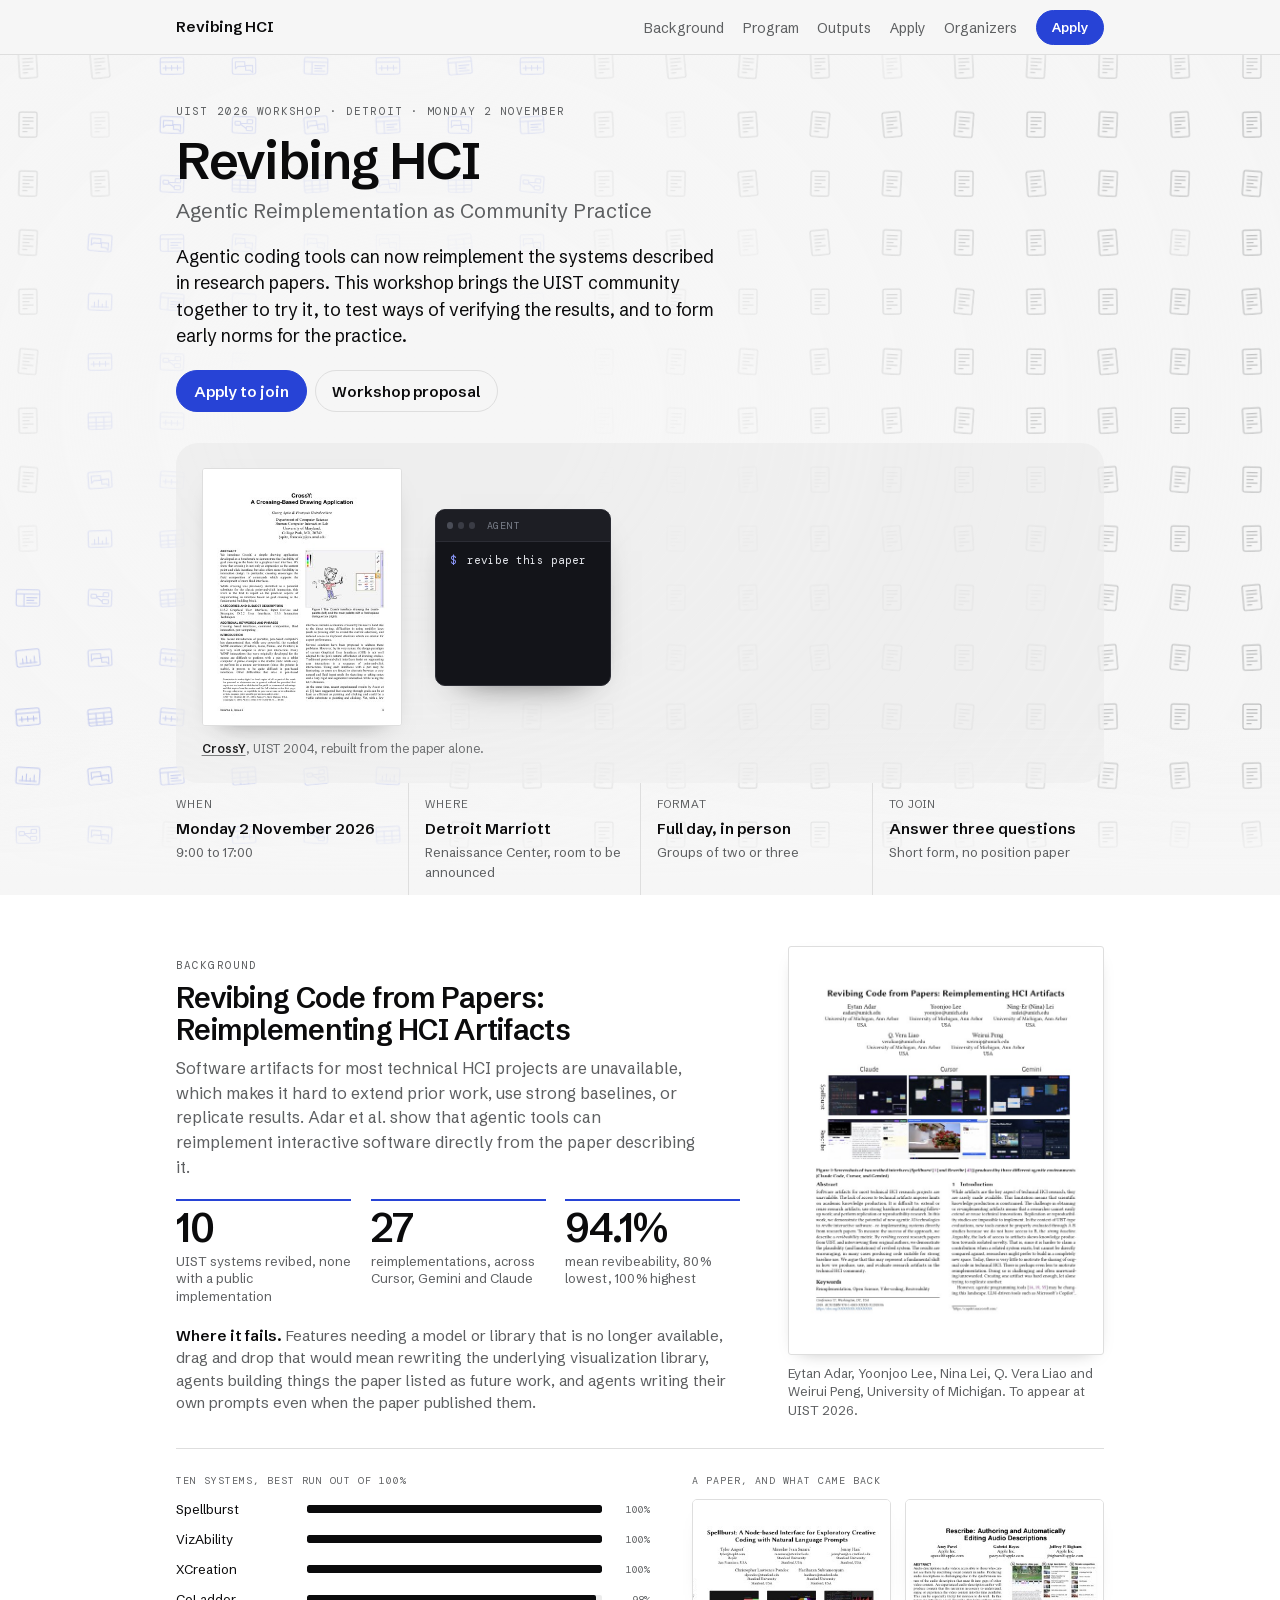
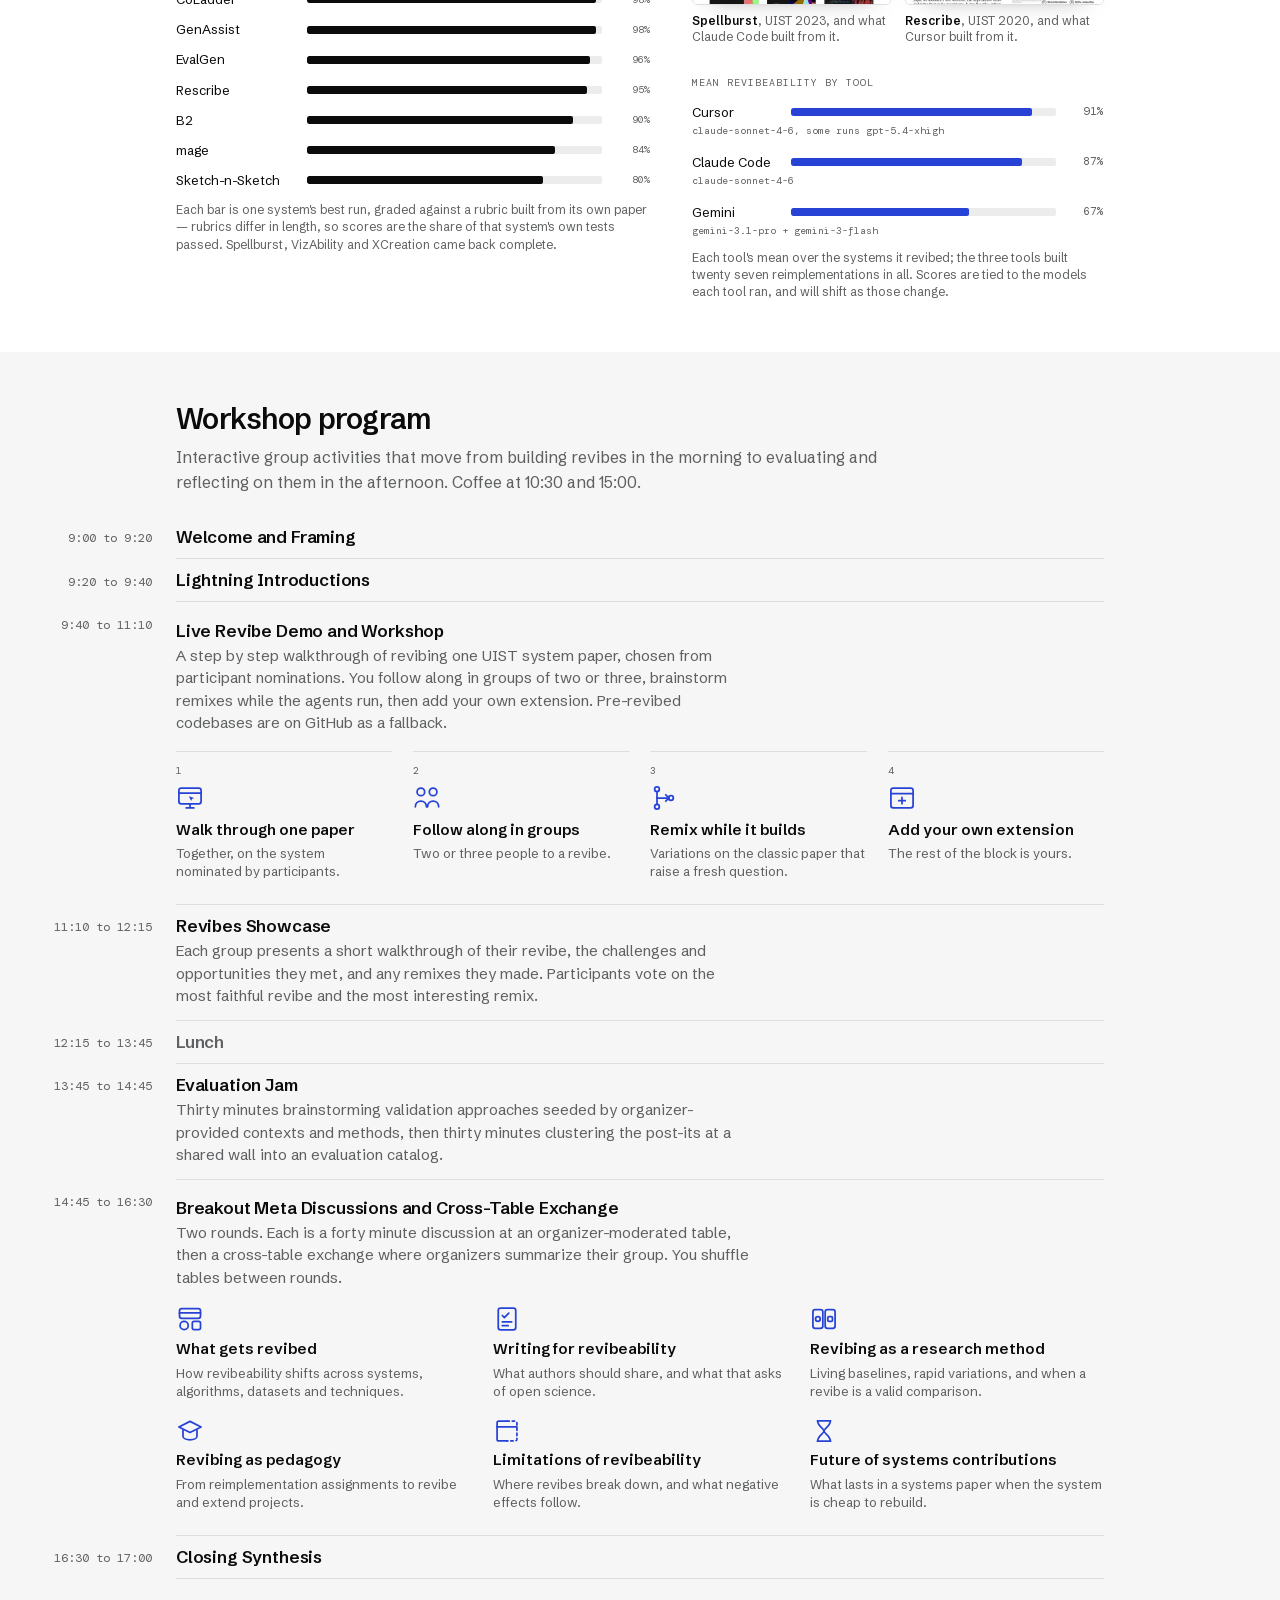
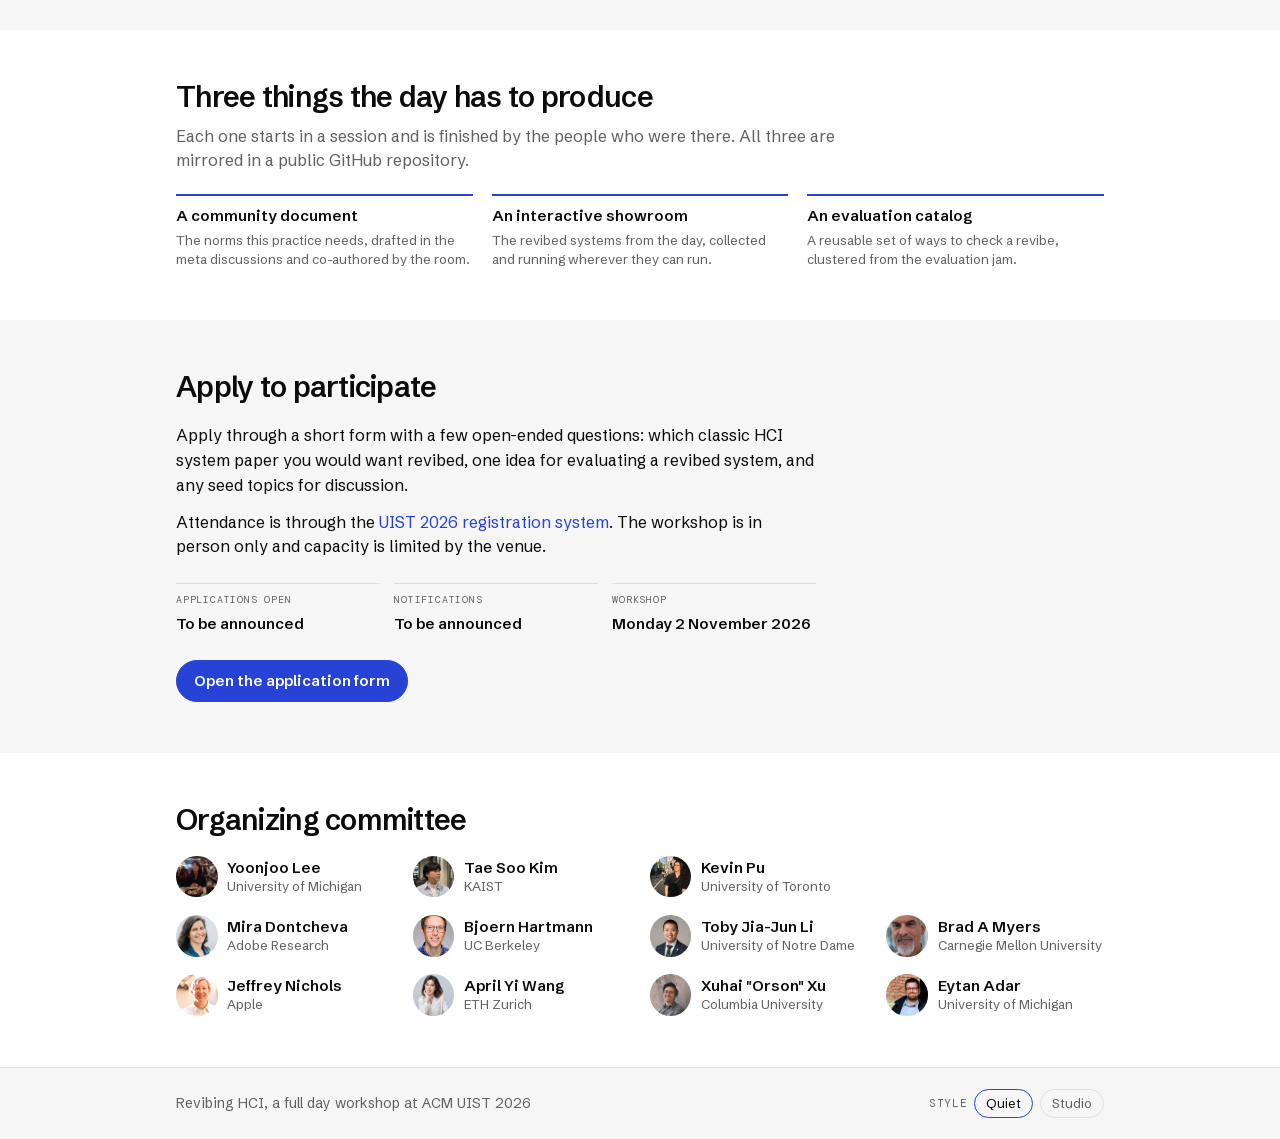
==== index.html @ 734aad14 "Replace test-by-test wall with best-run bar charts; name models per tool The per-system strips impli" ====
<!doctype html>
<html lang="en">
<head>
<meta charset="utf-8">
<title>Revibing HCI &middot; UIST 2026 Workshop</title>
<meta name="viewport" content="width=device-width, initial-scale=1">
<meta name="description" content="A full-day workshop at ACM UIST 2026 on reimplementing HCI systems directly from their papers, and on the norms that practice needs.">
<meta property="og:title" content="Revibing HCI: Agentic Reimplementation as Community Practice">
<meta property="og:description" content="A full-day workshop at ACM UIST 2026, Detroit, Monday 2 November 2026.">
<meta property="og:type" content="website">
<meta property="og:url" content="https://revibe-hci.github.io/">
<meta property="og:site_name" content="Revibing HCI, UIST 2026">
<link rel="icon" href="data:image/svg+xml,%3Csvg xmlns='http://www.w3.org/2000/svg' viewBox='0 0 32 32'%3E%3Crect width='32' height='32' rx='6' fill='%230B0B0C'/%3E%3Cpath d='M9 8h9l5 5v11H9z' fill='none' stroke='%23F6F6F6' stroke-width='2'/%3E%3Cpath d='M11 26c6-3 10-9 10-18' fill='none' stroke='%232743D6' stroke-width='2.5' stroke-linecap='round'/%3E%3C/svg%3E">
<link rel="stylesheet" href="styles.css">
</head>
<body>
<div class="page quiet" id="page">

  <header class="nav">
    <div class="nav-in">
      <span class="mark">Revibing HCI</span>
      <ul>
        <li><a href="#background">Background</a></li>
        <li><a href="#program">Program</a></li>
        <li><a href="#outputs">Outputs</a></li>
        <li><a href="#registration">Apply</a></li>
        <li><a href="#organizers">Organizers</a></li>
      </ul>
      <a class="btn" href="#registration">Apply</a>
    </div>
  </header>

  <section class="hero">
    <div class="hero-field" id="hero-field" aria-hidden="true"></div>
    <div class="wrap hero-in">
    <div class="hero-copy">
      <p class="eyebrow">UIST 2026 workshop &middot; Detroit &middot; Monday 2 November</p>
      <h1>Revibing HCI</h1>
      <p class="sub">Agentic Reimplementation as Community Practice</p>
      <p class="lede">Agentic coding tools can now reimplement the systems described
      in research papers. This workshop brings the UIST community together to try it,
      to test ways of verifying the results, and to form early norms for the
      practice.</p>
      <div class="acts">
        <a class="btn" href="#registration">Apply to join</a>
        <a class="btn line" href="assets/UIST_2026_Workshop_Revibe.pdf">Workshop proposal</a>
      </div>
    </div>

      <!-- The hero visual. The paper page and the caption are in the markup so
           something real is here without JavaScript. main.js adds the running
           reimplementation, the origin sequence and the stroke. -->
      <div class="visual" id="hero-visual">
        <figure class="rv-paper" id="rv-paper">
          <img src="assets/paper/crossy-p1.jpg" width="340" height="440"
               alt="First page of the paper CrossY, a crossing-based drawing application, Apitz and Guimbreti&egrave;re, UIST 2004.">
          <span class="rv-sweep" id="rv-sweep" aria-hidden="true"></span>
          <span class="rv-mark m1" aria-hidden="true"></span>
          <span class="rv-mark m2" aria-hidden="true"></span>
          <span class="rv-mark m3" aria-hidden="true"></span>
          <span class="rv-mark m4" aria-hidden="true"></span>
          <span class="rv-figbox" aria-hidden="true"></span>
        </figure>

        <!-- what the agent did, between the paper and the thing it built. It is
             one picture as far as a screen reader is concerned, because reading
             out a line of terminal output per character helps nobody. -->
        <div class="rv-term" id="rv-term" role="img"
             aria-label="A terminal. Someone types: revibe this paper. The agent
             replies: read crossy-p1.pdf, extract figure 1, list the controls,
             build the interface, and then revibe running.">
          <div class="rv-tbar" aria-hidden="true">
            <span class="rv-tdot"></span><span class="rv-tdot"></span><span class="rv-tdot"></span>
            <span class="rv-tname">Agent</span>
          </div>
          <ol class="rv-log" id="rv-log" aria-hidden="true"></ol>
        </div>

        <div class="rv-app pending" id="rv-app">
          <div class="rv-bar"><span class="rv-dot" aria-hidden="true"></span><span class="rv-ttl">CrossY, revibe</span></div>
          <div class="rv-body">
            <div class="rv-controls" id="rv-controls" role="group" aria-label="Text style controls. Draw one stroke across them, or use the buttons."></div>
            <div class="rv-preview">
              <span class="rv-word" id="rv-word">Crossing</span>
              <span class="rv-hint">One stroke sets every control it crosses</span>
            </div>
          </div>
          <svg class="rv-ink" id="rv-ink" aria-hidden="true"></svg>
        </div>

        <p class="rv-cap"><a class="rv-src" href="https://doi.org/10.1145/1029632.1029635">CrossY</a>,
        UIST 2004, rebuilt from the paper alone.</p>
      </div>
    </div>
    <div class="details-bed">
    <div class="wrap details-wrap">
    <div class="details">
      <div><span class="k">When</span><span class="v">Monday 2 November 2026<small>9:00 to 17:00</small></span></div>
      <div><span class="k">Where</span><span class="v">Detroit Marriott<small>Renaissance Center, room to be announced</small></span></div>
      <div><span class="k">Format</span><span class="v">Full day, in person<small>Groups of two or three</small></span></div>
      <div><span class="k">To join</span><span class="v">Answer three questions<small>Short form, no position paper</small></span></div>
    </div>
    </div>
    </div>
  </section>

  <section class="sec band" id="background">
    <div class="wrap">
      <div class="bg-top">
        <div class="bg-facts">
          <div class="sec-head">
            <p class="tag">Background</p>
            <h2>Revibing Code from Papers: Reimplementing HCI Artifacts</h2>
            <p>Software artifacts for most technical HCI projects are unavailable,
            which makes it hard to extend prior work, use strong baselines, or
            replicate results. Adar et al. show that agentic tools can reimplement
            interactive software directly from the paper describing it.</p>
          </div>
          <div class="nums">
            <div><b>10</b><span>UIST systems revibed, none with a public implementation</span></div>
            <div><b>27</b><span>reimplementations, across Cursor, Gemini and Claude</span></div>
            <div><b>94.1%</b><span>mean revibeability, 80% lowest, 100% highest</span></div>
          </div>
          <p class="caveat"><b>Where it fails.</b> Features needing a model or
          library that is no longer available, drag and drop that would mean
          rewriting the underlying visualization library, agents building things
          the paper listed as future work, and agents writing their own prompts
          even when the paper published them.</p>
        </div>
        <figure class="paperthumb">
          <a class="sheetlink" href="https://arxiv.org/abs/2608.00450"
             aria-label="Read Revibing Code from Papers, the paper this workshop is built on.">
            <span class="sheet" aria-hidden="true"></span>
          </a>
          <figcaption>Eytan Adar, Yoonjoo Lee, Nina Lei, Q. Vera Liao and Weirui
          Peng, University of Michigan. To appear at UIST 2026.</figcaption>
        </figure>
      </div>

      <div class="results">
        <div class="wall-wrap">
          <p class="minihead">Ten systems, best run out of 100%</p>
          <div class="wall" id="wall"></div>
          <p class="wallnote">Each bar is one system's best run, graded against a
          rubric built from its own paper &mdash; rubrics differ in length, so scores
          are the share of that system's own tests passed. Spellburst, VizAbility
          and XCreation came back complete.</p>
        </div>
        <div class="cards">
          <p class="minihead">A paper, and what came back</p>
          <div class="cardrow" id="cardrow"></div>
          <p class="minihead tools-head">Mean revibeability by tool</p>
          <div class="tools" id="tools"></div>
          <p class="toolnote">Each tool's mean over the systems it revibed; the
          three tools built twenty seven reimplementations in all. Scores are
          tied to the models each tool ran, and will shift as those change.</p>
        </div>
      </div>
    </div>
  </section>

  <section class="sec" id="program">
    <div class="wrap">
      <div class="sec-head">
        <h2>Workshop program</h2>
        <p>Interactive group activities that move from building revibes in the
        morning to evaluating and reflecting on them in the afternoon. Coffee at
        10:30 and 15:00.</p>
      </div>

      <div class="prog">
        <div class="pl"><span class="t">9:00 to 9:20</span><h3>Welcome and Framing</h3></div>
        <div class="pl"><span class="t">9:20 to 9:40</span><h3>Lightning Introductions</h3></div>

        <div class="pl big">
          <span class="t">9:40 to 11:10</span>
          <h3>Live Revibe Demo and Workshop</h3>
          <p class="d">A step by step walkthrough of revibing one UIST system paper,
          chosen from participant nominations. You follow along in groups of two or
          three, brainstorm remixes while the agents run, then add your own
          extension. Pre-revibed codebases are on GitHub as a fallback.</p>
          <ol class="steps" id="steps"></ol>
        </div>

        <div class="pl">
          <span class="t">11:10 to 12:15</span>
          <h3>Revibes Showcase</h3>
          <p class="d">Each group presents a short walkthrough of their revibe, the
          challenges and opportunities they met, and any remixes they made.
          Participants vote on the most faithful revibe and the most interesting
          remix.</p>
        </div>

        <div class="pl rest"><span class="t">12:15 to 13:45</span><h3>Lunch</h3></div>

        <div class="pl">
          <span class="t">13:45 to 14:45</span>
          <h3>Evaluation Jam</h3>
          <p class="d">Thirty minutes brainstorming validation approaches seeded by
          organizer-provided contexts and methods, then thirty minutes clustering
          the post-its at a shared wall into an evaluation catalog.</p>
        </div>

        <div class="pl big">
          <span class="t">14:45 to 16:30</span>
          <h3>Breakout Meta Discussions and Cross-Table Exchange</h3>
          <p class="d">Two rounds. Each is a forty minute discussion at an
          organizer-moderated table, then a cross-table exchange where organizers
          summarize their group. You shuffle tables between rounds.</p>
          <ul class="themes3" id="themes"></ul>
        </div>

        <div class="pl"><span class="t">16:30 to 17:00</span><h3>Closing Synthesis</h3></div>
      </div>
    </div>
  </section>

  <section class="sec band" id="outputs">
    <div class="wrap">
      <div class="sec-head">
        <h2>Three things the day has to produce</h2>
        <p>Each one starts in a session and is finished by the people who were
        there. All three are mirrored in a public GitHub repository.</p>
      </div>
      <div class="outs">
        <div><b>A community document</b><span>The norms this practice needs, drafted
        in the meta discussions and co-authored by the room.</span></div>
        <div><b>An interactive showroom</b><span>The revibed systems from the day,
        collected and running wherever they can run.</span></div>
        <div><b>An evaluation catalog</b><span>A reusable set of ways to check a
        revibe, clustered from the evaluation jam.</span></div>
      </div>
    </div>
  </section>

  <section class="sec" id="registration">
    <div class="wrap">
      <div class="sec-head">
        <h2>Apply to participate</h2>
      </div>
      <div class="prose">
        <p>Apply through a short form with a few open-ended questions: which classic
        HCI system paper you would want revibed, one idea for evaluating a revibed
        system, and any seed topics for discussion.</p>
        <p>Attendance is through the
        <a href="https://uist.acm.org/2026/attending/#registration">UIST 2026
        registration system</a>. The workshop is in person only and capacity is
        limited by the venue.</p>
      </div>
      <div class="dates">
        <div><span class="k">Applications open</span><span class="v">To be announced</span></div>
        <div><span class="k">Notifications</span><span class="v">To be announced</span></div>
        <div><span class="k">Workshop</span><span class="v">Monday 2 November 2026</span></div>
      </div>
      <div class="acts applyrow">
        <a class="btn" href="#registration" data-apply>Open the application form</a>
      </div>
    </div>
  </section>

  <section class="sec band" id="organizers">
    <div class="wrap">
      <div class="sec-head">
        <h2>Organizing committee</h2>
      </div>
      <div class="crew" id="crew"></div>
    </div>
  </section>

  <footer>
    <div class="foot">
      <span>Revibing HCI, a full day workshop at ACM UIST 2026</span>
      <span class="styleswitch">
        <span>Style</span>
        <button type="button" data-style="quiet" aria-pressed="true">Quiet</button>
        <button type="button" data-style="studio" aria-pressed="false">Studio</button>
      </span>
    </div>
  </footer>
</div>

<script src="main.js"></script>
</body>
</html>
---- styles.css ----
/* Revibing HCI, UIST 2026.
   Two visitor-selectable styles, Quiet and Studio, driven entirely by the tokens
   on .page. Everything below reads tokens, so a third style is a token block. */

/* Each file holds one weight, so each weight needs its own rule. Declaring a
   range here would make the browser reuse the regular for headings, which is
   what made the first headings look thin. */
@font-face { font-family: "Schibsted Grotesk"; font-style: normal; font-weight: 400; font-display: swap; src: url(assets/fonts/schibsted.woff2) format("woff2"); }
@font-face { font-family: "Schibsted Grotesk"; font-style: normal; font-weight: 600; font-display: swap; src: url(assets/fonts/schibsted-600.woff2) format("woff2"); }
@font-face { font-family: "Outfit";            font-style: normal; font-weight: 400; font-display: swap; src: url(assets/fonts/outfit.woff2) format("woff2"); }
@font-face { font-family: "Outfit";            font-style: normal; font-weight: 600; font-display: swap; src: url(assets/fonts/outfit-600.woff2) format("woff2"); }
@font-face { font-family: "DM Mono";           font-style: normal; font-weight: 400; font-display: swap; src: url(assets/fonts/dmmono-normal.woff2) format("woff2"); }

* { box-sizing: border-box; }

.page {
  --ground: #F6F6F6; --band: #FFFFFF; --ink: #0B0B0C; --muted: #5E6062;
  --faint: #6E7072; --rule: #DEDEDE; --accent: #0B0B0C; --tint: #ECECEC;
  --surface: #FFFFFF; --acc: #2743D6; --on-acc: #FFFFFF;
  --r: 22px; --pill: 999px;
  --display: "Schibsted Grotesk", system-ui, sans-serif; --display-w: 600; --display-ls: -.025em;
  --ui: "Schibsted Grotesk", system-ui, sans-serif;
  --read: "Schibsted Grotesk", system-ui, sans-serif;
  --mono: "DM Mono", ui-monospace, Menlo, monospace;
  --ease: cubic-bezier(.32, .08, .24, 1);
  --h1: clamp(2rem, 1.2rem + 2.6vw, 3.2rem);
  --h2: clamp(1.35rem, 1.1rem + .9vw, 1.8rem);
  --w: 600;
  background: var(--ground); color: var(--ink);
  font-family: var(--read); font-size: 1rem; line-height: 1.55;
  -webkit-font-smoothing: antialiased;
}
.page.studio {
  --ground: #FFFFFF; --band: #0E0E10; --ink: #0B0B0C; --muted: #6A6A6E;
  --faint: #6E6E72; --rule: #E8E8E8; --accent: #0B0B0C; --tint: #F2F2F2;
  --surface: #FFFFFF; --acc: #3A4CDE;
  --r: 16px;
  --display: "Outfit", system-ui, sans-serif; --display-w: 600; --display-ls: -.035em;
  --ui: "Outfit", system-ui, sans-serif;
  --read: "Outfit", system-ui, sans-serif;
  --h1: clamp(2.3rem, 1rem + 4.4vw, 4.6rem);
  --h2: clamp(1.5rem, 1.2rem + 1.3vw, 2.2rem);
  --w: 500;
}
.page.studio .sec.band {
  --ground: #0E0E10; --band: #0E0E10; --ink: #F4F4F5; --muted: #A8A8AC;
  --faint: #9A9A9E; --rule: #2A2A2E; --accent: #F4F4F5; --tint: #26262A;
  --surface: #1A1A1E; --acc: #8E9BFF; --on-acc: #0E0E10;
  background: #0E0E10; color: var(--ink);
}

body { margin: 0; background: var(--page-bg, #FFF); }
/* paragraphs start with no margin. Anything that needs one says so with a
   `.page` prefix, because this rule outranks a bare class selector. */
.page p { margin: 0; }
.page h1, .page h2, .page h3 { margin: 0; font-family: var(--display); font-weight: var(--display-w); letter-spacing: var(--display-ls); line-height: 1.08; text-wrap: balance; }
.page h1 { font-size: var(--h1); }
.page h2 { font-size: var(--h2); }
.page a { color: var(--acc); text-decoration: none; }
.page a:hover { text-decoration: underline; }
.page :focus-visible { outline: 2px solid var(--acc); outline-offset: 3px; }

.wrap { max-width: 62rem; margin: 0 auto; padding-inline: clamp(1rem, 4vw, 2rem); }

/* ---------- nav ---------- */
.nav { border-bottom: 1px solid var(--rule); background: var(--ground); position: sticky; top: 0; z-index: 20; }
.nav-in { max-width: 62rem; margin: 0 auto; padding: .6rem clamp(1rem, 4vw, 2rem); display: flex; align-items: center; gap: .9rem; }
.nav .mark { font-family: var(--ui); font-size: .9375rem; font-weight: var(--w); color: var(--ink); }
.nav ul { list-style: none; display: flex; gap: 1.15rem; margin: 0 0 0 auto; padding: 0; }
.nav ul a { font-family: var(--ui); font-size: .875rem; color: var(--muted); }
.nav ul a:hover { color: var(--ink); text-decoration: none; }
@media (max-width: 860px) { .nav ul { display: none; } }

.page .btn {
  display: inline-flex; align-items: center; gap: .35rem; font-family: var(--ui);
  font-size: .9375rem; font-weight: var(--w); padding: .52rem 1.05rem;
  border-radius: var(--pill); border: 1px solid var(--acc);
  background: var(--acc); color: var(--on-acc); cursor: pointer;
}
.page .btn:hover { text-decoration: none; opacity: .9; }
.page .btn.line { background: transparent; color: var(--ink); border-color: var(--rule); }
.page .btn.line:hover { border-color: var(--ink); opacity: 1; }
.nav .btn { margin-left: .3rem; padding: .4rem .9rem; font-size: .8125rem; }

/* ---------- hero ---------- */
.hero { padding: clamp(1.75rem, 4vw, 3rem) 0 0; position: relative; overflow: hidden; }
.hero-in, .details-wrap { position: relative; }
.details-wrap { pointer-events: auto; }
/* a full width bed under the facts strip: the field fades into plain page colour
   before it, so that row is always legible whatever the wave is doing */
.details-bed {
  /* This is a wash, nothing more. The negative margin pulls it up over the last
     4rem of the hero panel, so without this it takes clicks meant for whatever
     is under there. It swallowed the paper's own link once already. */
  pointer-events: none;
  position: relative; padding-top: 4rem; margin-top: -4rem;
  background: linear-gradient(180deg, transparent 0%,
    color-mix(in srgb, var(--ground) 10%, transparent) 20%,
    color-mix(in srgb, var(--ground) 30%, transparent) 40%,
    color-mix(in srgb, var(--ground) 58%, transparent) 58%,
    color-mix(in srgb, var(--ground) 82%, transparent) 74%,
    var(--ground) 90%);
}
/* the copy keeps a measured column, which leaves the right of the hero to the
   field. Events pass through the container so field glyphs there stay
   hoverable, and every child takes its own events back. */
.hero-in { pointer-events: none; }
.hero-in > * { pointer-events: auto; }
.hero-copy { max-width: 36rem; position: relative; }
.page .eyebrow { font-family: var(--mono); font-size: .6875rem; letter-spacing: .1em; text-transform: uppercase; color: var(--muted); margin-bottom: .8rem; }
.hero .sub { margin-top: .45rem; font-size: clamp(1rem, .95rem + .45vw, 1.25rem); color: var(--muted); }
.hero .lede { margin-top: 1.1rem; max-width: 50ch; font-size: clamp(1rem, .95rem + .25vw, 1.1rem); line-height: 1.5; }
.hero .acts { margin-top: 1.3rem; display: flex; flex-wrap: wrap; gap: .5rem; }

/* the ambient field: papers on the shelf, coming back as running systems.
   It sits behind the hero copy, and the mask keeps it out of the way of text. */
.hero-field { position: absolute; inset: 0; overflow: hidden; pointer-events: none; }
/* A wash of the page colour that is solid over the words and dissipates outward
   in every direction, so the field is quietest where the text is and never shows
   an edge. The far corners keep a light veil, which is the last stop. */
.hero-field:after {
  content: ""; position: absolute; inset: 0; pointer-events: none;
  background: radial-gradient(72% 92% at 32% 42%,
    var(--ground) 0%,
    var(--ground) 18%,
    color-mix(in srgb, var(--ground) 78%, transparent) 40%,
    color-mix(in srgb, var(--ground) 46%, transparent) 64%,
    color-mix(in srgb, var(--ground) 18%, transparent) 100%);
}
/* on a narrow screen the copy fills the width, so the wash centres on it */
@media (max-width: 700px) {
  .hero-field:after {
    background: radial-gradient(125% 78% at 50% 32%,
      var(--ground) 0%,
      var(--ground) 44%,
      color-mix(in srgb, var(--ground) 76%, transparent) 66%,
      color-mix(in srgb, var(--ground) 30%, transparent) 100%);
  }
}
.hf-grid {
  position: absolute; inset: -1.2rem -0.5rem -0.5rem -0.5rem;
  display: grid; grid-template-columns: repeat(auto-fill, minmax(4.4rem, 1fr));
  grid-auto-rows: 3.7rem; align-items: center; justify-items: center;
  -webkit-mask-image: linear-gradient(180deg, rgba(0,0,0,.45) 0%, #000 9%, #000 93%, rgba(0,0,0,.45) 100%);
  mask-image: linear-gradient(180deg, rgba(0,0,0,.45) 0%, #000 9%, #000 93%, rgba(0,0,0,.45) 100%);
}
.hf-cell { position: relative; width: 2rem; height: 2.1rem; pointer-events: auto; perspective: 260px; }
.hf-flip { position: absolute; inset: 0; display: grid; place-items: center; transform-style: preserve-3d; transition: transform .85s cubic-bezier(.4, 0, .2, 1); }
.hf-cell.on .hf-flip { transform: rotateY(180deg); }
.hf-face { position: absolute; display: grid; place-items: center; backface-visibility: hidden; }
.hf-face.back { transform: rotateY(180deg); }
.hf-face svg { display: block; }
.hf-paper { stroke: var(--faint); opacity: .5; transition: opacity .9s; }
.hf-sys { stroke: var(--acc); opacity: .62; transition: opacity .9s; }
/* the brief flare on whatever just changed, by the wave or by a hover */
.hf-cell.just .hf-paper { opacity: .8; transition-duration: .12s; }
.hf-cell.just .hf-sys { opacity: 1; transition-duration: .12s; }
.hf-cell { cursor: default; }
.hf-cell.stuck .hf-paper { opacity: .26; }

/* ---------- the hero visual: a paper, and the system it became ---------- */
.visual {
  position: relative; margin-top: clamp(1.2rem, 3vw, 1.9rem);
  border-radius: var(--r); overflow: hidden;
  background: color-mix(in srgb, var(--tint) 74%, transparent);
  /* the paper, what the agent did to it, and the thing it became */
  display: grid;
  grid-template-columns: minmax(0, 13rem) minmax(0, 11rem) minmax(0, 1fr);
  column-gap: clamp(.9rem, 2.2vw, 1.6rem); row-gap: .9rem;
  padding: clamp(1rem, 2.4vw, 1.6rem);
  align-items: center;
}
.rv-paper {
  position: relative; margin: 0; width: min(12.5rem, 100%); border-radius: 3px;
  overflow: hidden; border: 1px solid var(--rule); background: var(--surface);
  box-shadow: 0 8px 20px -16px rgba(0, 0, 0, .55);
  transform: rotate(-2.5deg) translateY(3px);
  transition: transform .55s var(--ease), box-shadow .55s;
}
.rv-paper.up { transform: none; box-shadow: 0 12px 26px -18px rgba(0, 0, 0, .5); }
.rv-paper img { width: 100%; height: auto; display: block; }
.rv-sweep {
  position: absolute; left: 0; right: 0; top: -20%; height: 16%; opacity: 0;
  background: color-mix(in srgb, var(--acc) 16%, transparent);
}
.rv-sweep.run { opacity: 1; transition: top .95s ease-in-out; top: 104%; }
/* the marks the reading pass leaves behind, as percentages of the page image */
.rv-mark { position: absolute; border-radius: 2px; opacity: 0; transition: opacity .3s; background: color-mix(in srgb, var(--acc) 26%, transparent); }
.rv-mark.on { opacity: 1; }
/* Positions come from measuring the ink in crossy-p1.jpg, not from eye. The two
   text columns are x 8.8% to 48.0% and x 52.1% to 90.9%, lines are 1.1% tall on
   a 1.5% pitch, and the figure occupies 51.8%, 31.8%, 39.1% by 21.6%. Each mark
   is two lines tall and starts on a line, so none of them cuts through text. */
.rv-mark.m1 { left: 8.7%; top: 33.0%; width: 38%; height: 2.8%; }
.rv-mark.m2 { left: 8.7%; top: 38.9%; width: 32%; height: 2.8%; }
.rv-mark.m3 { left: 51.9%; top: 60.4%; width: 37%; height: 2.8%; }
.rv-mark.m4 { left: 51.9%; top: 68.2%; width: 31%; height: 2.8%; }
.rv-figbox {
  position: absolute; left: 51.6%; top: 31.5%; width: 39.6%; height: 22.2%;
  border: 1.5px solid var(--acc); border-radius: 3px; opacity: 0;
  transition: opacity .35s; background: color-mix(in srgb, var(--acc) 8%, transparent);
}
.rv-figbox.on { opacity: .85; }

/* The caption is a row of its own under all three columns rather than a note
   stuck beside the paper. It describes the panel, not the page image, and it
   fits on one line at any width worth having. */
.rv-cap {
  grid-column: 1 / -1; font-family: var(--ui); font-size: .75rem;
  line-height: 1.4; color: var(--muted);
}
/* the paper's own title is the link to it, so it carries an underline. Every
   other paper name on the page stays plain until hover, but this one is the
   only route to the source and has to look like one. */
.page .rv-cap .rv-src {
  color: var(--ink); font-weight: var(--w);
  text-decoration: underline; text-underline-offset: .16em;
  text-decoration-thickness: 1px; text-decoration-color: var(--faint);
}
.page .rv-cap .rv-src:hover { text-decoration-color: var(--acc); color: var(--acc); }

/* ---------- the terminal: what the agent was asked, and what it ran ----------
   It keeps its own dark palette rather than reading page tokens, because a
   terminal that turns white in one of the two styles stops being a terminal.
   The colours are Studio's dark band, one step darker, so the two agree. */
.rv-term {
  --t-bg: #131419; --t-bar: #1D1E24; --t-rule: #2C2D35;
  --t-ink: #E4E6EB; --t-dim: #7B808B; --t-acc: #8E9BFF; --t-ok: #5BD08A;
  align-self: center; border-radius: 10px; overflow: hidden;
  background: var(--t-bg); border: 1px solid var(--t-rule);
  box-shadow: 0 16px 38px -26px rgba(0, 0, 0, .8);
}
.rv-tbar {
  display: flex; align-items: center; gap: .3rem;
  padding: .5rem .65rem; background: var(--t-bar);
  border-bottom: 1px solid var(--t-rule);
}
.rv-tdot { width: .4rem; height: .4rem; border-radius: 50%; background: #3A3C45; flex: none; }
.rv-tdot:first-child { background: #4A4D57; }
.rv-tname {
  margin-left: .4rem; font-family: var(--mono); font-size: .625rem;
  letter-spacing: .08em; text-transform: uppercase; color: var(--t-dim);
}

/* Every line keeps its space from the start, so nothing reflows as the log
   fills and the panel is only ever as tall as its six lines. */
.rv-log {
  list-style: none; margin: 0; padding: .7rem .7rem .75rem;
  display: grid; gap: .38rem;
}
.rv-log li {
  display: grid; grid-template-columns: .85rem minmax(0, max-content);
  gap: .4rem; align-items: baseline; justify-content: start;
  font-family: var(--mono); font-size: .6875rem; line-height: 1.35;
  color: var(--t-dim); opacity: 0; transition: opacity .3s;
  /* an empty row holds no content and would collapse, so the terminal would
     grow line by line and shove itself around. All six rows are reserved. */
  min-height: 1.35em;
}
.rv-log li.on { opacity: 1; }
.rv-log li.done, .rv-log li.p { color: var(--t-ink); }
.rv-log li.run { color: var(--t-acc); }
.rv-log .mk { justify-self: center; color: var(--t-acc); }
.rv-log li.p .mk:before { content: "$"; }
.rv-log .sp, .rv-log .ok { display: none; width: .68rem; height: .68rem; }
.rv-log li.busy .sp, .rv-log li.run .sp { display: block; animation: rvspin .85s linear infinite; }
.rv-log li.done .ok { display: block; }
.rv-log .sp { stroke: var(--t-acc); }
.rv-log .ok { stroke: var(--t-ok); }
@keyframes rvspin { to { transform: rotate(360deg); } }
/* the block cursor, on the line being typed and on the prompt while it waits */
.rv-log li.busy .tx:after, .rv-log li.waiting .tx:after {
  content: "\258C"; color: var(--t-acc); animation: rvblink 1s steps(1) infinite;
}
@keyframes rvblink { 50% { opacity: 0; } }

.rv-app {
  position: relative; border-radius: 10px; overflow: hidden; cursor: crosshair;
  /* dragging draws a stroke, so it must not select text or scroll the page */
  user-select: none; -webkit-user-select: none; touch-action: none;
  border: 1px solid var(--rule); background: var(--surface);
  box-shadow: 0 14px 34px -26px rgba(0, 0, 0, .5);
  opacity: 1; transform: none;
  transition: opacity .45s, transform .45s var(--ease),
              background .45s, border-color .45s, box-shadow .45s;
}
/* The interface arrives in two beats, tied to the two commands that produce
   it. On "list the controls" the window and its four labels appear and nothing
   else, because a list of controls is all the agent has at that point. On
   "build the interface" the boxes, the divider and the preview follow. Until
   the first of those the window is not there at all: an empty frame with
   nothing in it says less than plain panel does. */
/* not there yet means not clickable either, or an invisible window would take
   a click meant for the panel behind it and skip the build */
.rv-app.pending { opacity: 0; transform: translateY(8px) scale(.99); pointer-events: none; }
.rv-app.bare .rv-sw .box,
.rv-app.pending .rv-sw .box { opacity: 0; }
.rv-app.bare .rv-preview,
.rv-app.pending .rv-preview { opacity: 0; border-left-color: transparent; }
/* While the window is hidden its insides change state with no transition. The
   window fades in over .45s and the preview used to fade out over .4s at the
   same moment, so the preview showed through for a third of a second on its
   way out. Held at zero from the start, there is nothing to fade. */
.rv-app.pending .rv-sw .box,
.rv-app.pending .rv-preview { transition: none; }
.rv-bar { display: flex; align-items: center; gap: .45rem; padding: .45rem .7rem; border-bottom: 1px solid var(--rule); }
.rv-dot { width: .45rem; height: .45rem; border-radius: 50%; background: var(--acc); flex: none; }
.rv-ttl { font-family: var(--mono); font-size: .625rem; letter-spacing: .06em; text-transform: uppercase; color: var(--muted); }
.rv-body { display: grid; grid-template-columns: minmax(0, 1fr) minmax(0, 1fr); }
.rv-controls { padding: .5rem .8rem .6rem; display: grid; align-content: center; gap: .1rem; }
.rv-sw {
  display: flex; align-items: center; gap: .6rem; width: 100%; cursor: crosshair;
  background: none; border: 0; padding: .32rem .1rem; font: inherit; text-align: left;
  opacity: 1; transform: none; transition: opacity .3s, transform .3s var(--ease);
}
.rv-sw.pending { opacity: 0; transform: translateY(6px); }
.rv-sw .lbl { font-family: var(--ui); font-size: .875rem; color: var(--ink); }
.rv-sw .box {
  width: 1.1rem; height: 1.1rem; border-radius: 4px; flex: none; margin-left: auto;
  border: 1.5px solid var(--faint); display: grid; place-items: center;
  /* toggling stays instant; only the arrival fades */
  transition: opacity .32s, background .18s, border-color .18s;
}
.rv-sw[aria-checked="true"] .box { background: var(--acc); border-color: var(--acc); }
.rv-sw .box svg { width: .72rem; height: .72rem; opacity: 0; stroke: var(--on-acc); }
.rv-sw[aria-checked="true"] .box svg { opacity: 1; }
.rv-preview {
  border-left: 1px solid var(--rule); padding: .8rem 1rem;
  display: grid; align-content: center; justify-items: center; text-align: center;
  gap: .5rem; min-height: 8.5rem;
  opacity: 1; transition: opacity .4s, border-color .4s;
}
.rv-word { font-family: var(--display); font-weight: 400; font-size: 1.7rem; letter-spacing: -.02em; line-height: 1.1; }
.rv-word.b { font-weight: 700; }
.rv-word.i { font-style: italic; }
.rv-word.u { text-decoration: underline; text-underline-offset: .16em; text-decoration-thickness: from-font; }
.rv-word.g { font-size: 2.3rem; }
.rv-hint { font-family: var(--ui); font-size: .6875rem; line-height: 1.4; color: var(--muted); }
.rv-ink { position: absolute; inset: 0; width: 100%; height: 100%; pointer-events: none; }
.rv-stroke { fill: none; stroke: var(--acc); stroke-width: 2.5; stroke-linecap: round; stroke-linejoin: round; }
.rv-stroke.ghost { opacity: .5; }

/* The three columns hold as far down as they can by shrinking, because the row
   only reads as paper, work, result while all three are side by side. Below
   that the interface drops to its own line and the paper keeps the agent
   beside it, since a page and the record of what was read off it belong
   together. Last of all the paper moves above its own caption. */
@media (max-width: 1000px) {
  /* the longest log line is 19 monospace characters, so the agent column keeps
     10.75rem whatever else gives way, or every line wraps */
  .visual {
    grid-template-columns: minmax(0, 8.5rem) minmax(0, 10.75rem) minmax(0, 1fr);
    gap: clamp(.8rem, 1.8vw, 1.2rem);
  }
  .rv-paper { width: min(8.5rem, 100%); }
}
@media (max-width: 700px) {
  .visual { grid-template-columns: minmax(0, 9.5rem) minmax(0, 1fr); }
  .rv-app { grid-column: 1 / -1; }
}
@media (max-width: 520px) {
  .visual { grid-template-columns: 1fr; row-gap: .9rem; }
  .rv-paper { width: min(11rem, 100%); justify-self: center; }
}
@media (max-width: 460px) {
  .rv-body { grid-template-columns: 1fr; }
  .rv-preview { border-left: 0; border-top: 1px solid var(--rule); min-height: 0; }
}

/* ---------- details ---------- */
.details { display: grid; grid-template-columns: repeat(4, minmax(0,1fr)); }
.details > div { padding: .8rem 1rem .8rem 0; }
.details > div + div { border-left: 1px solid var(--rule); padding-left: 1rem; }
.details .k { font-family: var(--ui); font-size: .6875rem; letter-spacing: .09em; text-transform: uppercase; color: var(--muted); display: block; margin-bottom: .25rem; }
.details .v { font-family: var(--ui); font-size: .9375rem; font-weight: var(--w); display: block; }
.details .v small { display: block; font-weight: 400; color: var(--muted); font-size: .8125rem; margin-top: .1rem; }
@media (max-width: 780px) {
  .details { grid-template-columns: repeat(2, minmax(0,1fr)); }
  .details > div:nth-child(3) { border-left: 0; padding-left: 0; }
  .details > div:nth-child(3), .details > div:nth-child(4) { border-top: 1px solid var(--rule); }
}
@media (max-width: 460px) { .details { grid-template-columns: 1fr; } .details > div + div { border-left: 0; padding-left: 0; border-top: 1px solid var(--rule); } }

/* ---------- sections ---------- */
.sec { padding: clamp(2rem, 4.5vw, 3.2rem) 0; }
.sec.band { background: var(--band); }
.sec-head { max-width: 44rem; margin-bottom: 1.3rem; }
.sec-head .tag { font-family: var(--mono); font-size: .6875rem; letter-spacing: .1em; text-transform: uppercase; color: var(--muted); margin-bottom: .5rem; }
.sec-head p { margin-top: .7rem; color: var(--muted); }

/* ---------- background ---------- */
/* the words on the left, the paper on the right, sized so the two columns come
   out close to the same height. Below 900px they stack instead, because a
   narrow right column leaves the paper stranded. */
.bg-top {
  display: grid; grid-template-columns: minmax(0,1fr) clamp(14rem, 34%, 21rem);
  gap: clamp(1.4rem, 4vw, 3rem); align-items: start;
}
@media (max-width: 900px) { .bg-top { grid-template-columns: 1fr; } }
.bg-facts { display: grid; gap: 1.2rem; align-content: start; }
.bg-facts .sec-head { margin-bottom: 0; max-width: 52ch; }
.paperthumb { display: grid; gap: .6rem; margin: 0; }
.sheetlink { display: block; border-radius: 3px; }
.sheetlink:hover .sheet { box-shadow: 0 10px 26px -14px rgba(0, 0, 0, .5); }
.paperthumb .sheet {
  display: block;
  aspect-ratio: 479 / 620;
  background: url(assets/paper/page1s.jpg) top center/cover no-repeat;
  border: 1px solid var(--rule); border-radius: 3px;
  box-shadow: 0 6px 18px -12px rgba(0,0,0,.4);
}
.paperthumb figcaption { font-family: var(--ui); font-size: .8125rem; line-height: 1.4; color: var(--muted); }
@media (max-width: 900px) { .paperthumb { max-width: 13rem; } }

.nums { display: grid; grid-template-columns: repeat(3, minmax(0,1fr)); gap: .9rem 1.2rem; }
@media (max-width: 620px) { .nums { grid-template-columns: 1fr; gap: .6rem; } }
.nums div { border-top: 2px solid var(--acc); padding-top: .45rem; }
.nums b { display: block; font-family: var(--display); font-weight: var(--display-w); font-size: clamp(1.7rem, 1.2rem + 1.6vw, 2.5rem); letter-spacing: -.03em; line-height: 1; }
.nums span { display: block; font-family: var(--ui); font-size: .8125rem; line-height: 1.35; color: var(--muted); margin-top: .3rem; }
.caveat { font-size: .9375rem; line-height: 1.5; color: var(--muted); max-width: 62ch; }

.caveat b { font-weight: var(--w); color: var(--ink); }

.results {
  display: grid; grid-template-columns: minmax(0, 1.15fr) minmax(0, 1fr);
  gap: clamp(1.4rem, 3.5vw, 2.6rem); margin-top: 1.8rem;
  padding-top: 1.5rem; border-top: 1px solid var(--rule);
}
@media (max-width: 860px) { .results { grid-template-columns: 1fr; } }
.page .minihead { font-family: var(--mono); font-size: .625rem; letter-spacing: .1em; text-transform: uppercase; color: var(--muted); margin-bottom: .7rem; }
.wall { display: grid; gap: clamp(.3rem, .9vw, .62rem); }
.wrow { display: grid; grid-template-columns: 7.5rem minmax(0, 1fr) 2.3rem; align-items: center; gap: .7rem; }
.page .wrow .nm { font-family: var(--ui); font-size: .8125rem; white-space: nowrap; overflow: hidden; text-overflow: ellipsis; color: var(--ink); }
.page .wrow .nm:hover { color: var(--acc); }
.wrow .bar { height: .5rem; border-radius: 2px; background: var(--tint); overflow: hidden; }
.wrow .bar i { display: block; height: 100%; background: var(--ink); border-radius: 2px; }
.wrow .sc { font-family: var(--mono); font-size: .625rem; color: var(--muted); text-align: right; }
.page .wallnote { margin-top: .7rem; font-family: var(--ui); font-size: .75rem; line-height: 1.45; color: var(--muted); }
@media (max-width: 420px) {
  .wrow { grid-template-columns: 6.6rem minmax(0,1fr) 1.9rem; gap: .45rem; }
  .wrow .nm { font-size: .75rem; }
}

.cardrow { display: grid; grid-template-columns: repeat(2, minmax(0,1fr)); gap: .9rem; }
@media (max-width: 460px) { .cardrow { grid-template-columns: 1fr; max-width: 17rem; } }
.card { min-width: 0; }
.cd { position: relative; width: 100%; aspect-ratio: 340 / 180; perspective: 900px; }
.cd-in { position: absolute; inset: 0; transform-style: preserve-3d; transition: transform .9s cubic-bezier(.45, 0, .2, 1); }
.cd.flip .cd-in { transform: rotateY(180deg); }
.cd-face {
  position: absolute; inset: 0; backface-visibility: hidden; border-radius: 5px;
  overflow: hidden; border: 1px solid var(--rule); background: var(--surface);
  box-shadow: 0 10px 24px -20px rgba(0, 0, 0, .55);
}
.cd-face.f img {
  width: 100%; height: 100%; display: block; object-fit: cover; object-position: center top;
  /* a touch of zoom trims the page margins, including the arXiv date stamp */
  transform: scale(1.12); transform-origin: center top;
}
.cd-face.b { transform: rotateY(180deg); background: var(--tint); }
.cd-face.b img { width: 100%; height: 100%; display: block; object-fit: cover; }
.cd-lbl {
  position: absolute; left: 0; right: 0; bottom: 0; padding: .3rem .5rem;
  font-family: var(--mono); font-size: .625rem; letter-spacing: .08em;
  text-transform: uppercase; color: var(--ink); text-align: center;
  background: color-mix(in srgb, var(--surface) 82%, transparent);
}
.page .cardcap { margin-top: .5rem; font-family: var(--ui); font-size: .75rem; line-height: 1.4; color: var(--muted); }
.page .tools-head { margin-top: 1.8rem; }
.tools { display: grid; gap: .8rem; }
.trow { display: grid; grid-template-columns: 5.6rem minmax(0,1fr) 2.4rem; align-items: center; gap: .1rem .6rem; }
.trow .nm { font-family: var(--ui); font-size: .8125rem; white-space: nowrap; }
.trow .bar { height: .5rem; border-radius: 2px; background: var(--tint); overflow: hidden; }
.trow .bar i { display: block; height: 100%; background: var(--acc); border-radius: 2px; }
.trow .val { font-family: var(--mono); font-size: .6875rem; color: var(--muted); text-align: right; }
.trow .mdl { grid-column: 1 / -1; font-family: var(--mono); font-size: .625rem; color: var(--muted); }
.page .toolnote { margin-top: .6rem; font-family: var(--ui); font-size: .75rem; line-height: 1.45; color: var(--muted); }
.cardcap b { font-weight: var(--w); }
.page .cardcap a, .page .rv-cap a { color: var(--ink); }
.page .cardcap a:hover, .page .rv-cap a:hover { color: var(--acc); text-decoration: underline; }

/* ---------- program ---------- */
.prog { display: grid; }
.pl { position: relative; padding: .75rem 0; border-bottom: 1px solid var(--rule); }
.pl > .t { position: absolute; right: calc(100% + 1.5rem); top: .85rem; white-space: nowrap; font-family: var(--mono); font-size: .75rem; color: var(--muted); font-variant-numeric: tabular-nums; }
.pl h3 { font-size: 1.0625rem; letter-spacing: -.01em; }
.pl .d { margin-top: .3rem; font-size: .9375rem; line-height: 1.5; color: var(--muted); max-width: 64ch; }
.pl.rest h3 { color: var(--muted); }
.pl.big { padding: 1.2rem 0 1.45rem; }
@media (max-width: 1180px) { .pl > .t { position: static; display: block; margin-bottom: .22rem; } }

/* the four beats of the live session, in the same icon language as the themes */
.steps { list-style: none; margin: 1rem 0 0; padding: 0; display: grid; grid-template-columns: repeat(4, minmax(0,1fr)); gap: 1rem 1.3rem; }
@media (max-width: 900px) { .steps { grid-template-columns: repeat(2, minmax(0,1fr)); } }
@media (max-width: 520px) { .steps { grid-template-columns: 1fr; } }
.steps li { display: grid; gap: .22rem; align-content: start; padding-top: .7rem; border-top: 1px solid var(--rule); }
.steps .n { font-family: var(--mono); font-size: .625rem; color: var(--muted); }
.steps .ic { width: 1.75rem; height: 1.75rem; color: var(--acc); margin: .1rem 0 .15rem; }
.steps .ic svg { width: 100%; height: 100%; display: block; }
.steps b { font-family: var(--ui); font-weight: var(--w); font-size: .9375rem; }
.steps .sd { font-size: .8125rem; line-height: 1.4; color: var(--muted); }

.themes3 { list-style: none; margin: 1rem 0 0; padding: 0; display: grid; grid-template-columns: repeat(3, minmax(0,1fr)); gap: 1.05rem 1.4rem; }
@media (max-width: 860px) { .themes3 { grid-template-columns: repeat(2, minmax(0,1fr)); } }
@media (max-width: 560px) { .themes3 { grid-template-columns: 1fr; } }
.themes3 li { display: grid; gap: .22rem; align-content: start; }
.themes3 .ic { width: 1.75rem; height: 1.75rem; color: var(--acc); }
.themes3 .ic svg { width: 100%; height: 100%; display: block; }
.themes3 b { font-family: var(--ui); font-weight: var(--w); font-size: .9375rem; }
.themes3 span { font-size: .8125rem; line-height: 1.4; color: var(--muted); }

/* ---------- after the workshop ---------- */
.outs { display: grid; grid-template-columns: repeat(3, minmax(0,1fr)); gap: 1.2rem; }
@media (max-width: 760px) { .outs { grid-template-columns: 1fr; gap: .9rem; } }
.outs div { border-top: 2px solid var(--acc); padding-top: .5rem; display: grid; gap: .25rem; }
.outs b { font-family: var(--ui); font-weight: var(--w); font-size: .9375rem; }
.outs span { font-size: .8125rem; line-height: 1.45; color: var(--muted); }

/* ---------- registration, organizers, footer ---------- */
.prose { max-width: 64ch; display: grid; gap: .75rem; }
.prose b { font-weight: var(--w); }
.dates { display: grid; grid-template-columns: repeat(3, minmax(0,1fr)); gap: .9rem; margin-top: 1.5rem; max-width: 40rem; }
@media (max-width: 560px) { .dates { grid-template-columns: 1fr; gap: .6rem; } }
.dates div { border-top: 1px solid var(--rule); padding-top: .5rem; }
.dates .k { display: block; font-family: var(--mono); font-size: .625rem; letter-spacing: .08em; text-transform: uppercase; color: var(--muted); margin-bottom: .2rem; }
.dates .v { font-family: var(--ui); font-size: .9375rem; font-weight: var(--w); }
.applyrow { margin-top: 1.5rem; }

/* twelve columns, so the three who lead the workshop fill the first row by
   themselves and everyone else follows four to a row, all styled the same */
.crew { display: grid; grid-template-columns: repeat(12, minmax(0, 1fr)); gap: 1.1rem 1.2rem; }
.crew .p { grid-column: span 3; }
/* the fourth person opens a new row, which leaves the three who lead the
   workshop alone on the first one at exactly the same width and spacing */
.crew .p:nth-child(4) { grid-column: 1 / span 3; }
@media (max-width: 900px) { .crew { grid-template-columns: repeat(9, minmax(0, 1fr)); } }
@media (max-width: 620px) { .crew { grid-template-columns: repeat(6, minmax(0, 1fr)); } }
@media (max-width: 420px) { .crew { grid-template-columns: repeat(3, minmax(0, 1fr)); } }
.crew .p { display: flex; gap: .6rem; align-items: center; }
.crew .av { width: 2.6rem; height: 2.6rem; border-radius: 50%; background: var(--tint) center/cover no-repeat; color: var(--muted); display: grid; place-items: center; font-family: var(--ui); font-size: .75rem; flex: none; }
.crew .av.has-photo { color: transparent; }
.page .crew .nm { font-family: var(--ui); font-size: .9375rem; font-weight: var(--w); line-height: 1.25; display: block; color: var(--ink); }
.page .crew .nm:hover { color: var(--acc); text-decoration: underline; }
.crew .af { font-family: var(--ui); font-size: .8125rem; color: var(--muted); line-height: 1.3; display: block; }

footer { border-top: 1px solid var(--rule); }
.foot { max-width: 62rem; margin: 0 auto; padding: 1.3rem clamp(1rem, 4vw, 2rem); display: flex; flex-wrap: wrap; gap: .5rem 1.6rem; align-items: center; font-family: var(--ui); font-size: .875rem; color: var(--muted); }
.styleswitch { margin-left: auto; display: flex; align-items: center; gap: .4rem; }
.styleswitch span { font-family: var(--mono); font-size: .6875rem; letter-spacing: .06em; text-transform: uppercase; }
.styleswitch button {
  font: inherit; font-family: var(--ui); font-size: .8125rem; cursor: pointer;
  padding: .22rem .7rem; border-radius: var(--pill);
  border: 1px solid var(--rule); background: transparent; color: var(--muted);
}
.styleswitch button[aria-pressed="true"] { border-color: var(--acc); color: var(--ink); }

@media (prefers-reduced-motion: reduce) {
  * { transition: none !important; animation: none !important; }
}

/* the first paint of the field lands without a hundred flips at once */
.hf-grid.hf-instant .hf-flip { transition: none; }
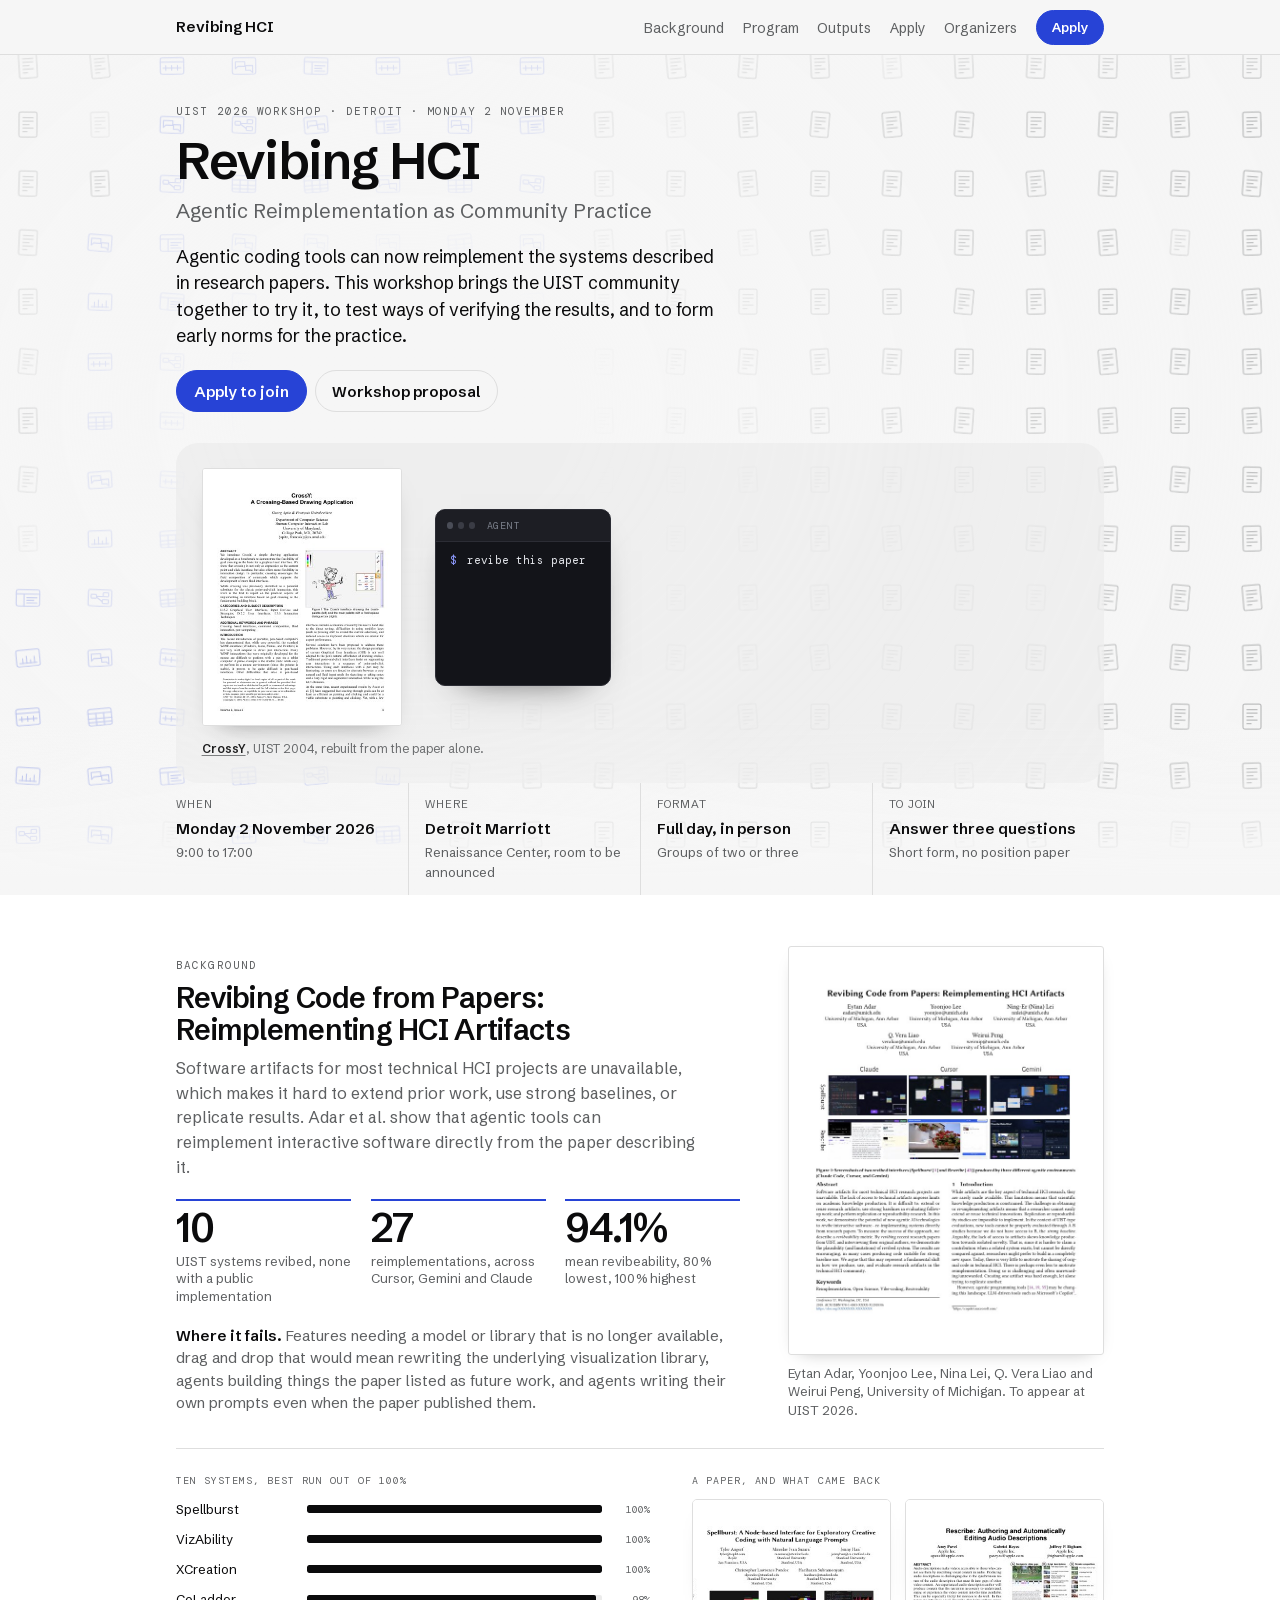
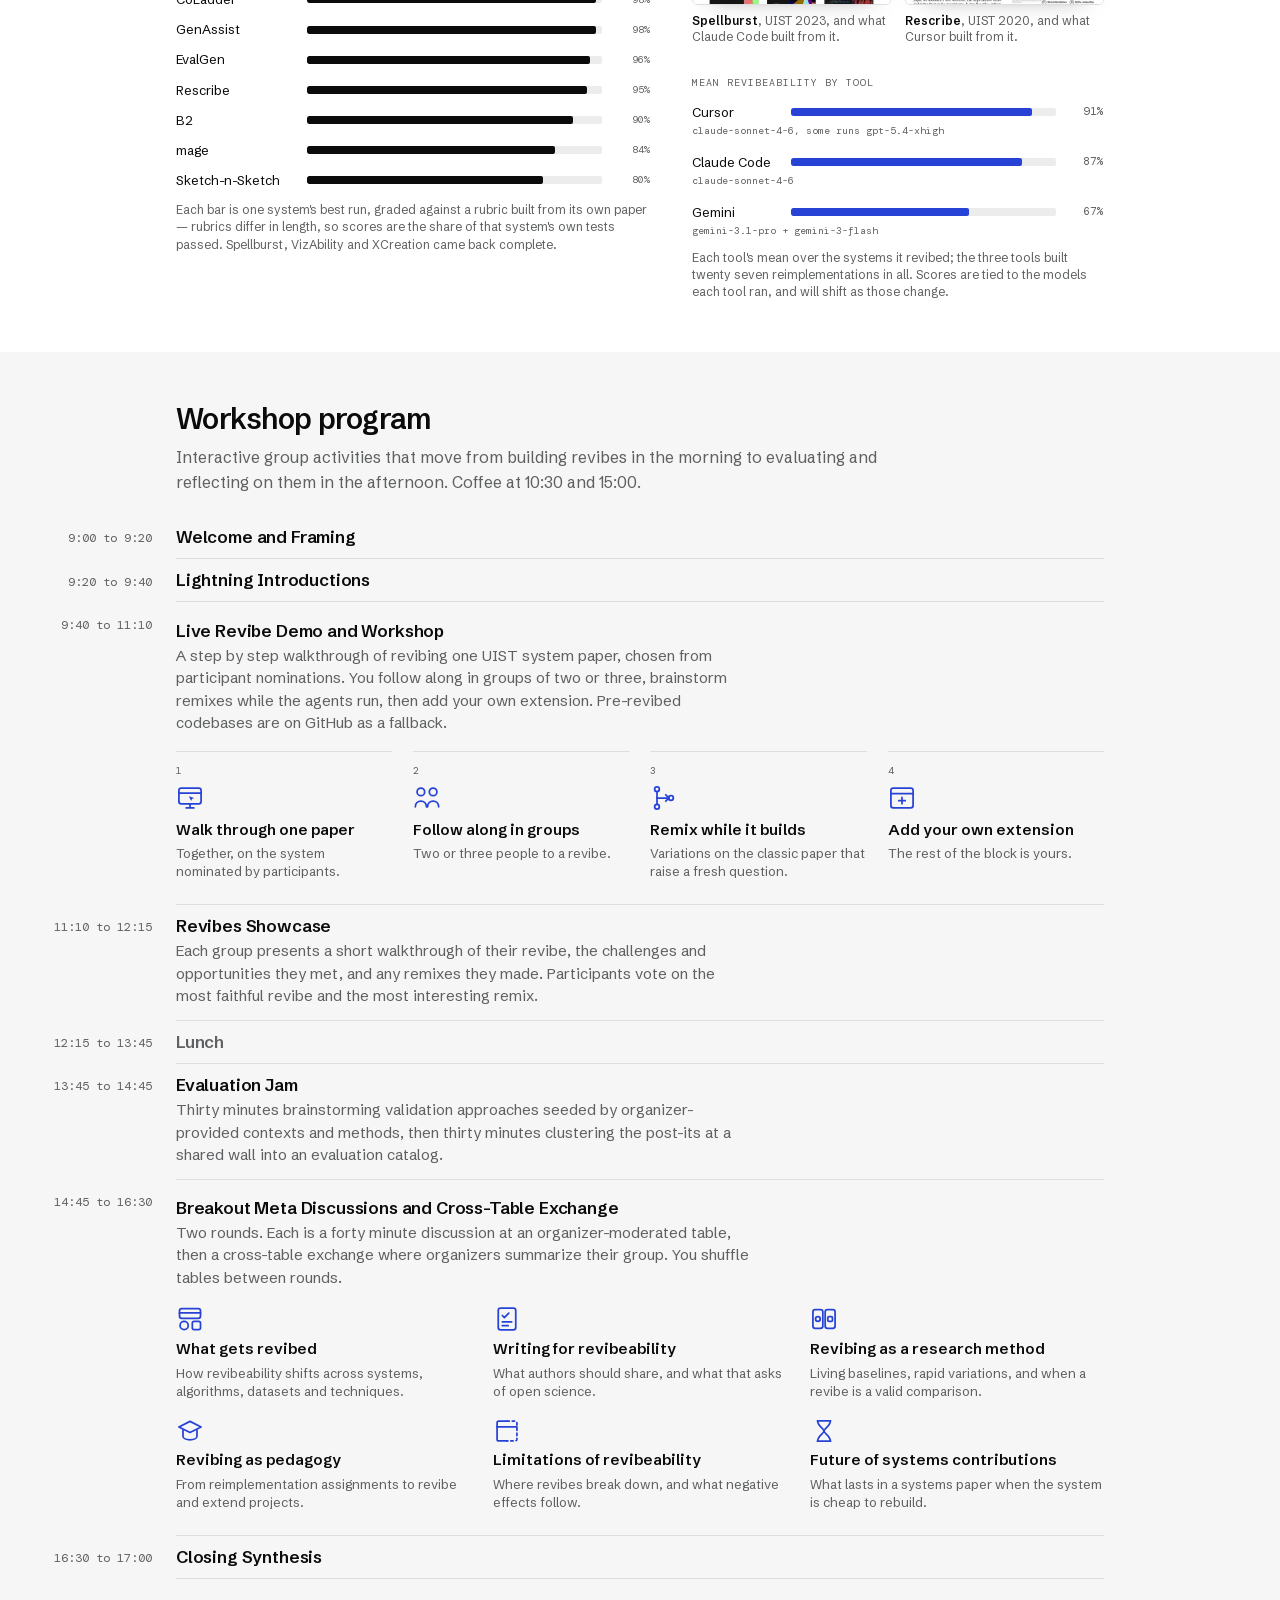
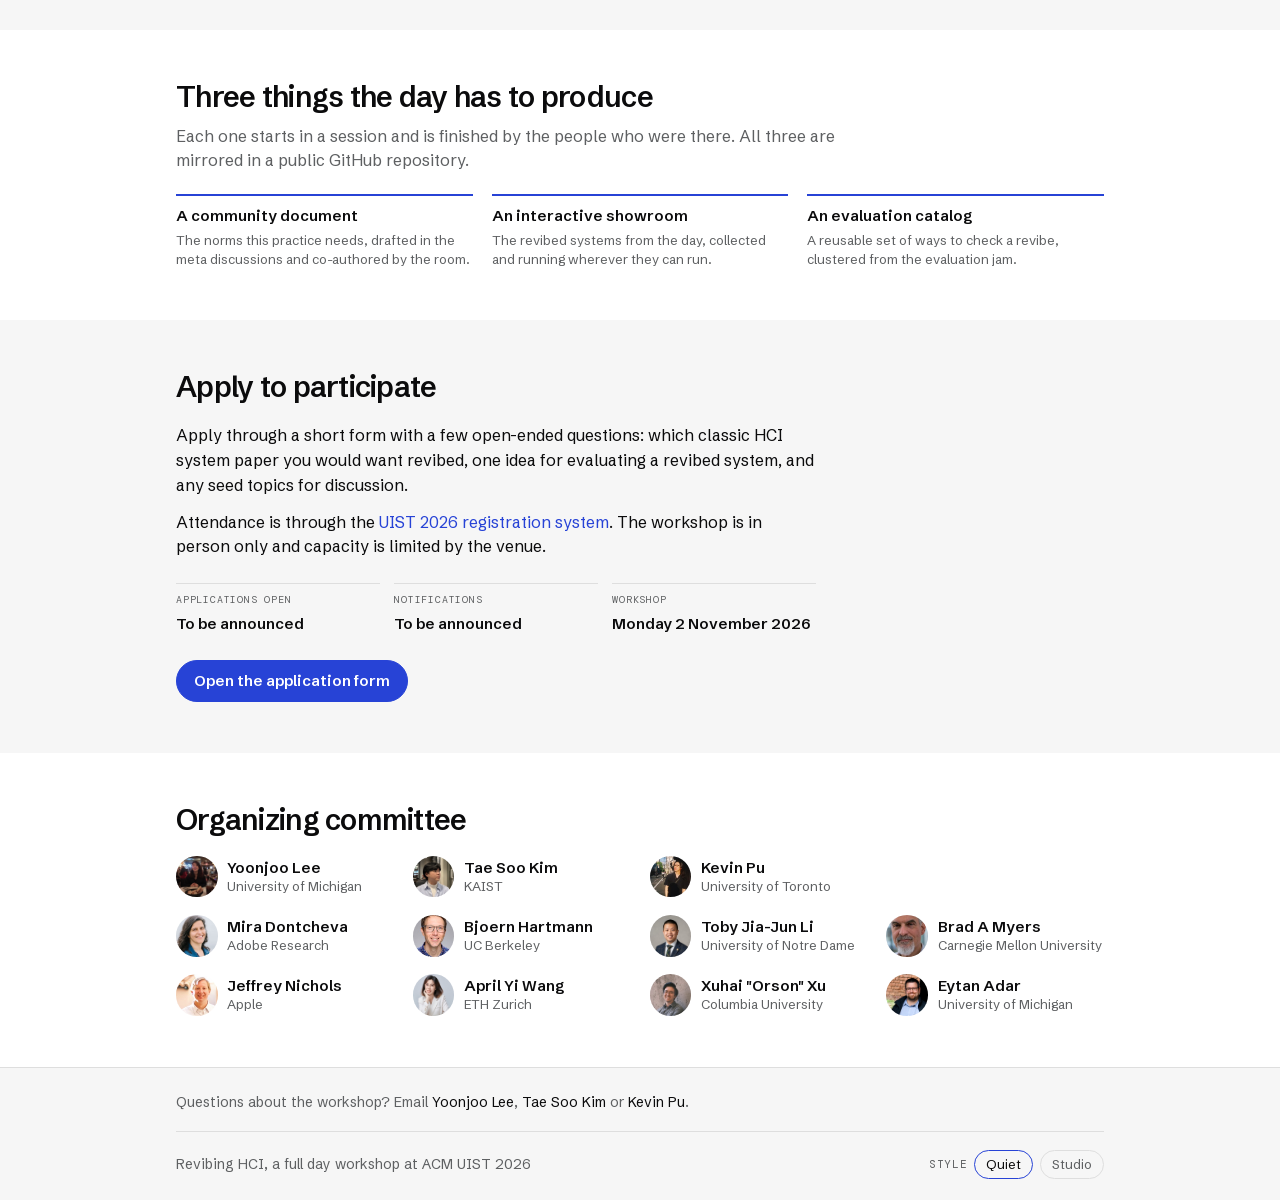
==== commit a70a3f0e: "Add contact line to the footer Three mailto links for the student organizers, above the existing met" ====
--- a/index.html
+++ b/index.html
@@ -267,14 +267,20 @@
     </div>
   </section>
 
-  <footer>
+  <footer id="contact">
     <div class="foot">
-      <span>Revibing HCI, a full day workshop at ACM UIST 2026</span>
-      <span class="styleswitch">
-        <span>Style</span>
-        <button type="button" data-style="quiet" aria-pressed="true">Quiet</button>
-        <button type="button" data-style="studio" aria-pressed="false">Studio</button>
-      </span>
+      <p class="contact">Questions about the workshop? Email
+        <a href="mailto:lyoonjoo@umich.edu">Yoonjoo Lee</a>,
+        <a href="mailto:taesoo.kim@kaist.ac.kr">Tae Soo Kim</a> or
+        <a href="mailto:kevin.pu@mail.utoronto.ca">Kevin Pu</a>.</p>
+      <div class="footmeta">
+        <span>Revibing HCI, a full day workshop at ACM UIST 2026</span>
+        <span class="styleswitch">
+          <span>Style</span>
+          <button type="button" data-style="quiet" aria-pressed="true">Quiet</button>
+          <button type="button" data-style="studio" aria-pressed="false">Studio</button>
+        </span>
+      </div>
     </div>
   </footer>
 </div>
--- a/styles.css
+++ b/styles.css
@@ -544,7 +544,11 @@
 .crew .af { font-family: var(--ui); font-size: .8125rem; color: var(--muted); line-height: 1.3; display: block; }
 
 footer { border-top: 1px solid var(--rule); }
-.foot { max-width: 62rem; margin: 0 auto; padding: 1.3rem clamp(1rem, 4vw, 2rem); display: flex; flex-wrap: wrap; gap: .5rem 1.6rem; align-items: center; font-family: var(--ui); font-size: .875rem; color: var(--muted); }
+.foot { max-width: 62rem; margin: 0 auto; padding: 1.5rem clamp(1rem, 4vw, 2rem) 1.3rem; font-family: var(--ui); font-size: .875rem; color: var(--muted); }
+.page .foot .contact { margin: 0 0 1.1rem; }
+.page .foot .contact a { color: var(--ink); }
+.page .foot .contact a:hover { color: var(--acc); text-decoration: underline; }
+.footmeta { display: flex; flex-wrap: wrap; gap: .5rem 1.6rem; align-items: center; padding-top: 1.1rem; border-top: 1px solid var(--rule); }
 .styleswitch { margin-left: auto; display: flex; align-items: center; gap: .4rem; }
 .styleswitch span { font-family: var(--mono); font-size: .6875rem; letter-spacing: .06em; text-transform: uppercase; }
 .styleswitch button {
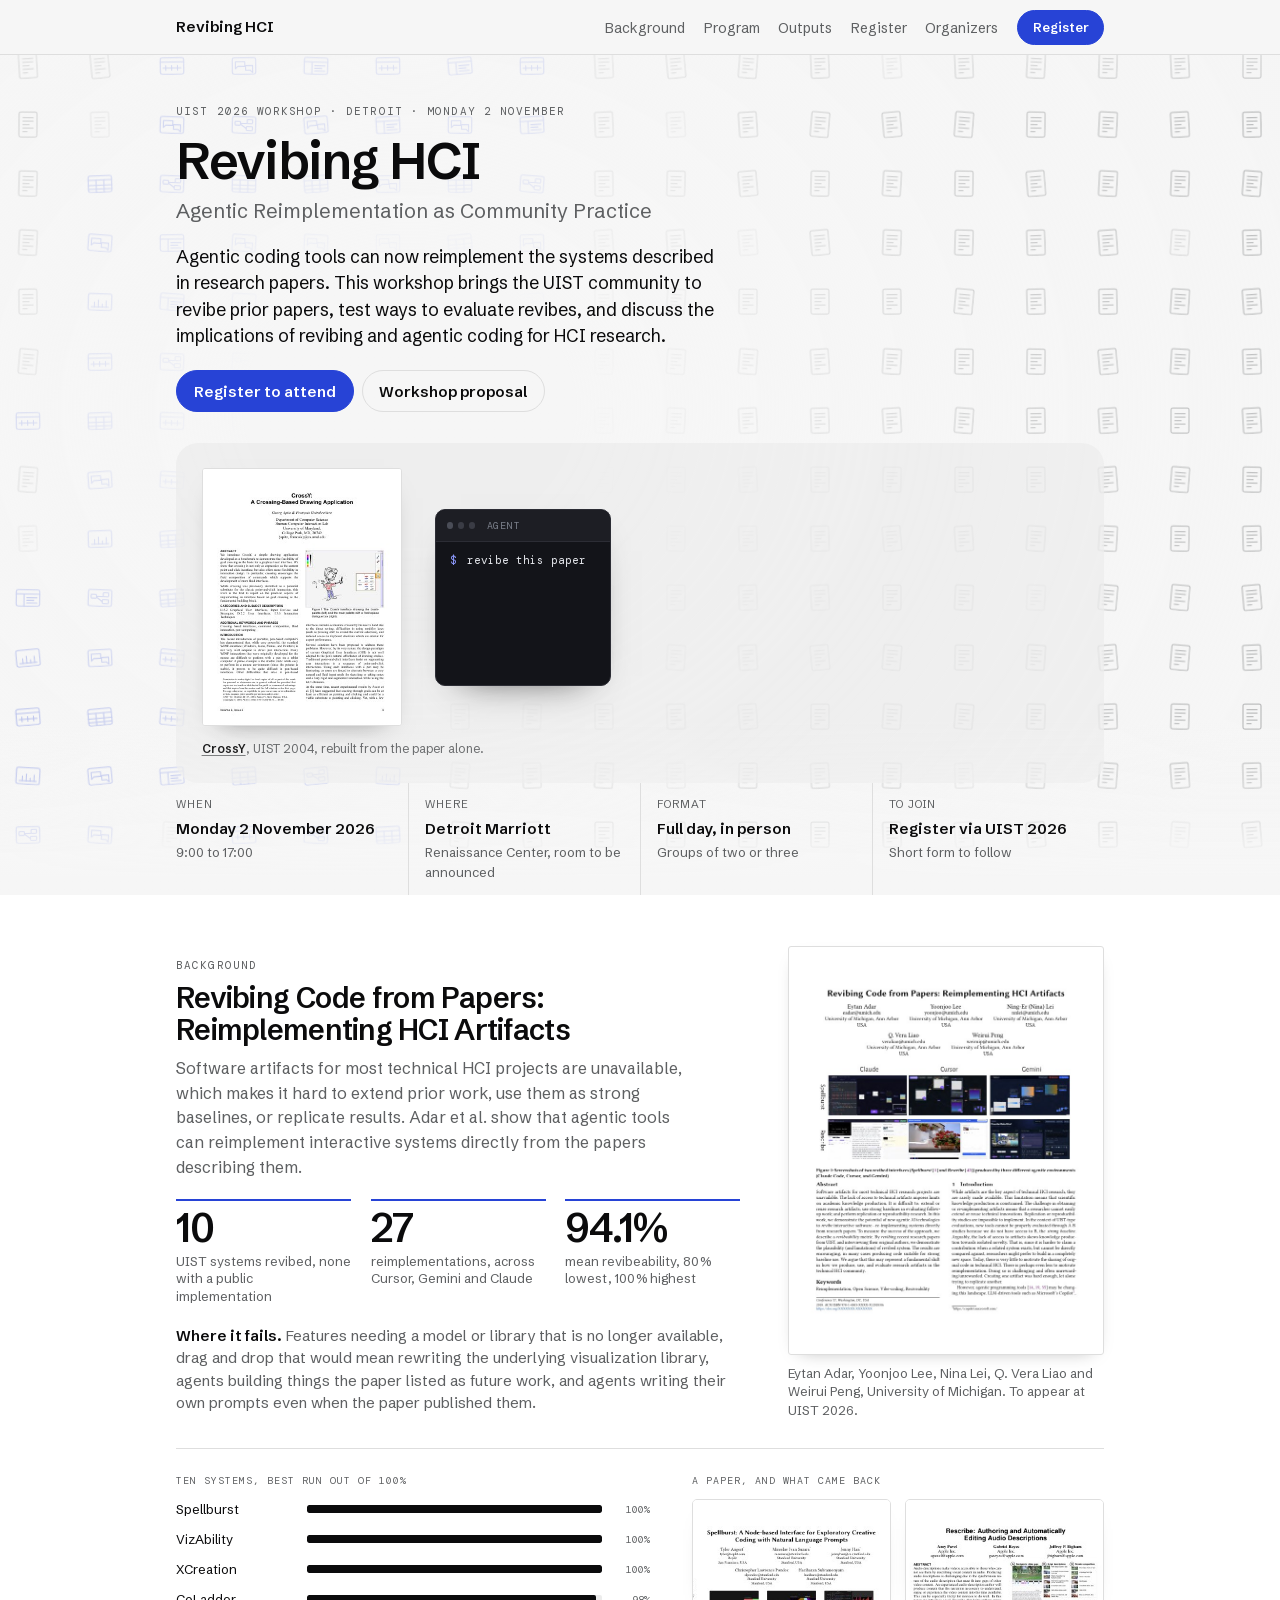
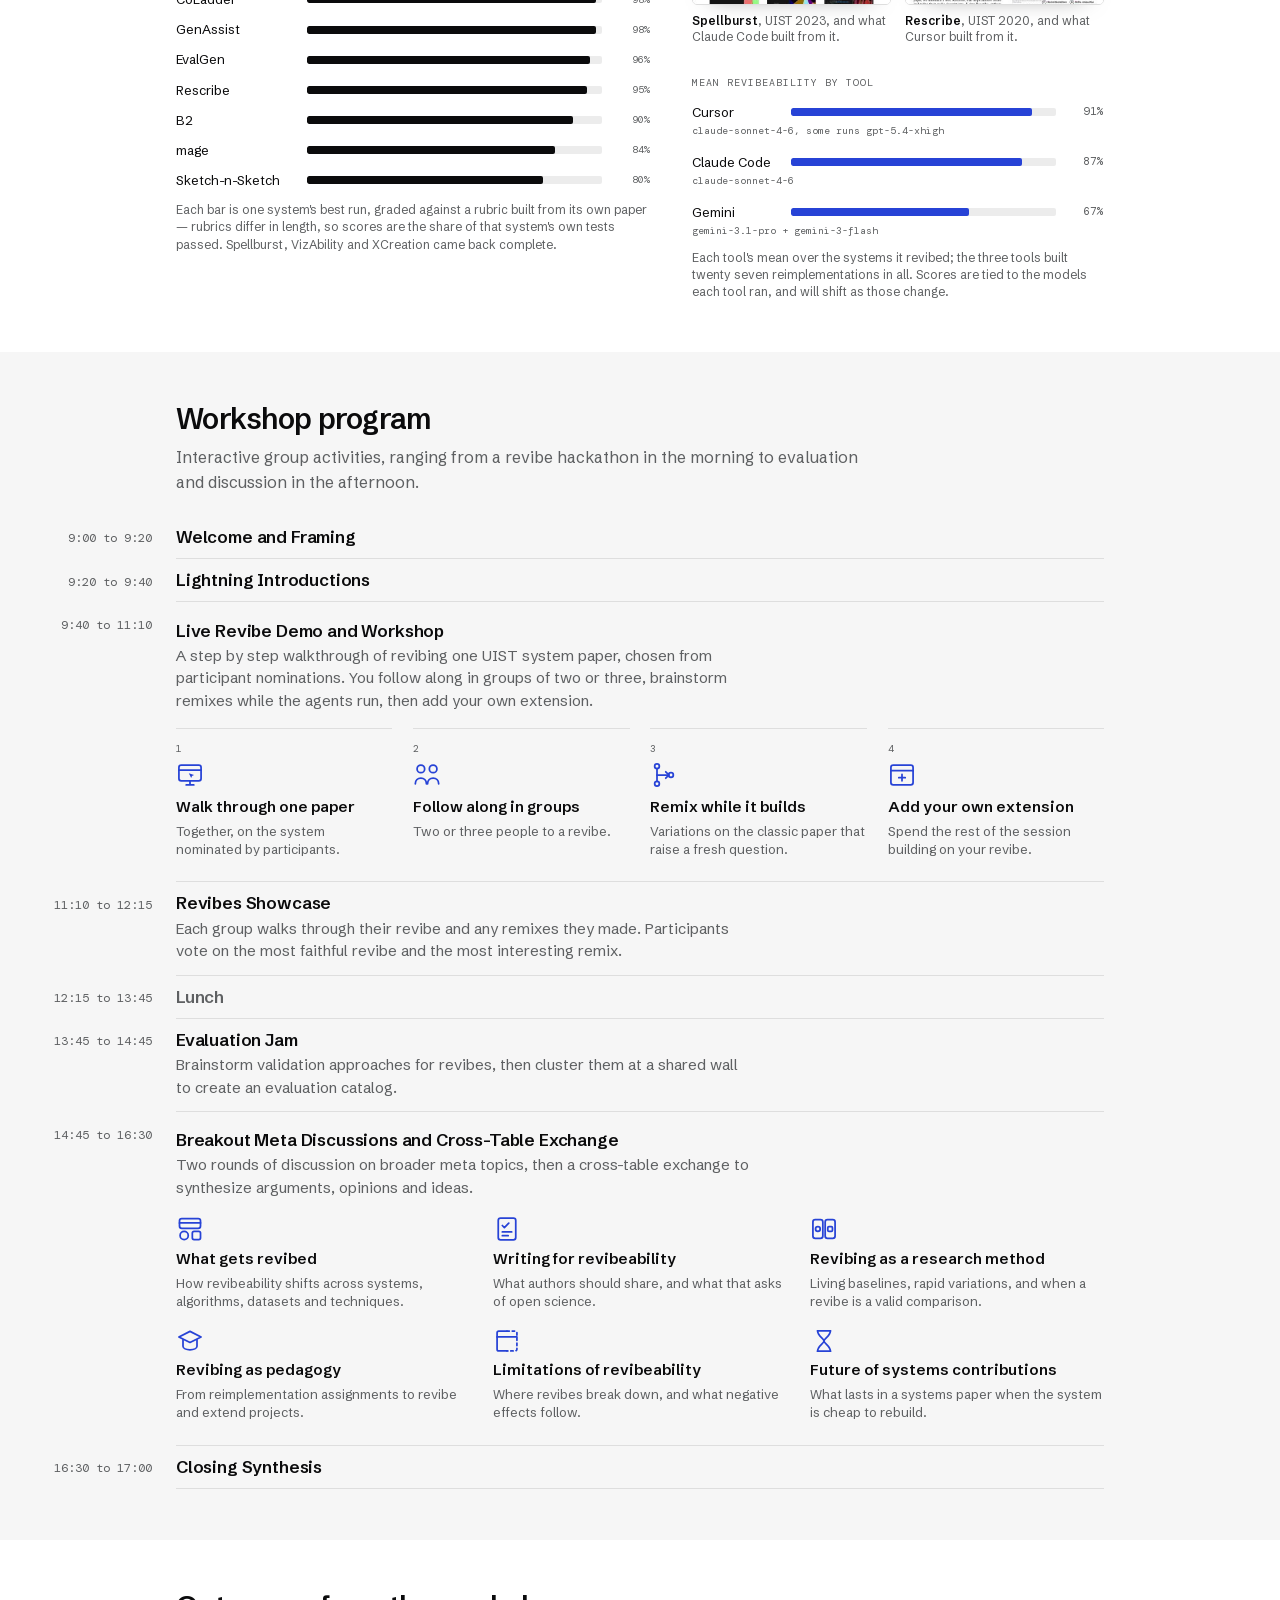
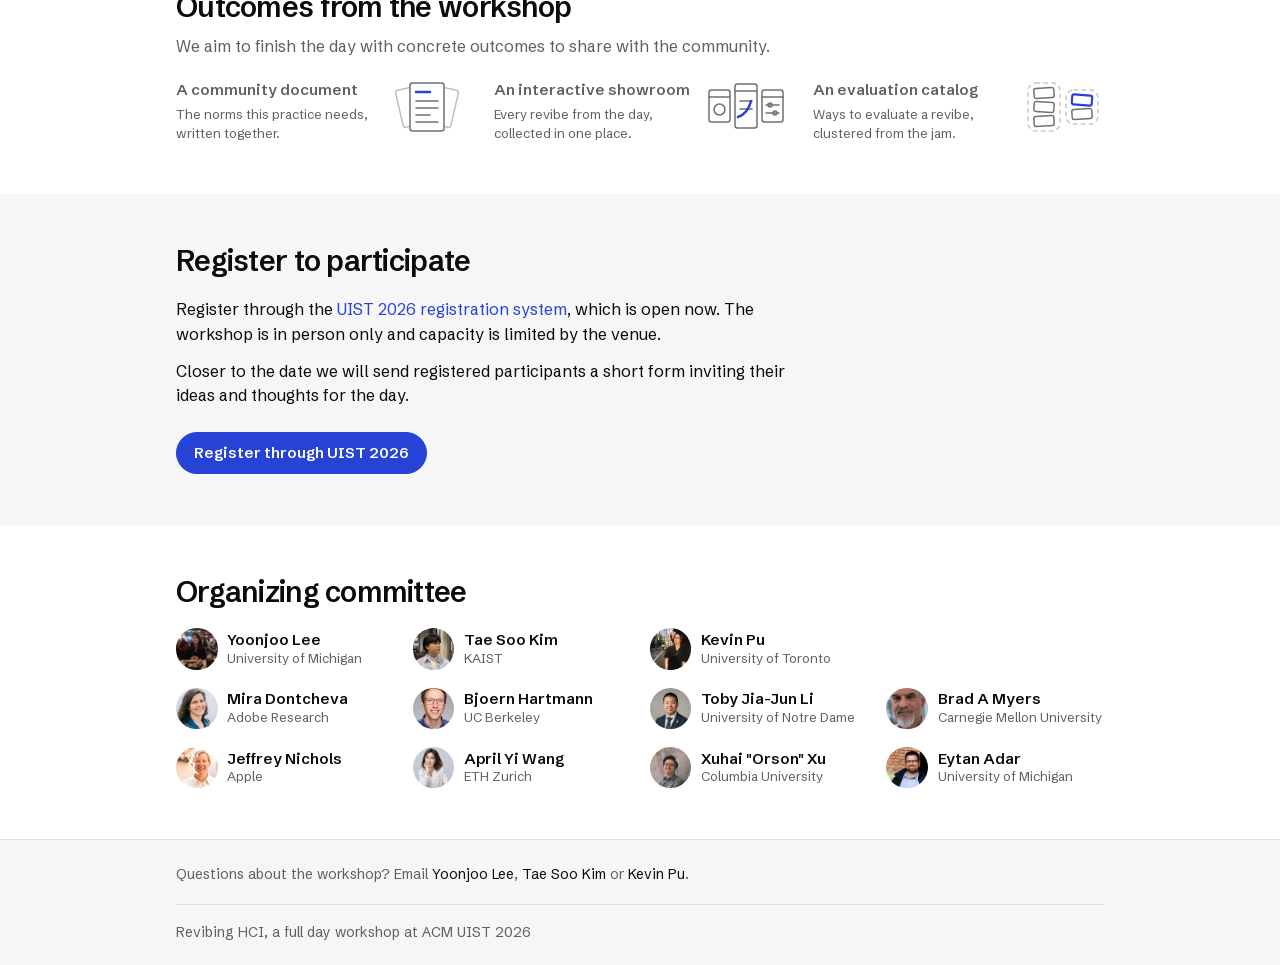
==== commit e01e91e6: "Reword the day, draw the outcomes, invite a stroke The registration section now points at the UIST 2" ====
--- a/index.html
+++ b/index.html
@@ -14,7 +14,7 @@
 <link rel="stylesheet" href="styles.css">
 </head>
 <body>
-<div class="page quiet" id="page">
+<div class="page" id="page">
 
   <header class="nav">
     <div class="nav-in">
@@ -23,10 +23,10 @@
         <li><a href="#background">Background</a></li>
         <li><a href="#program">Program</a></li>
         <li><a href="#outputs">Outputs</a></li>
-        <li><a href="#registration">Apply</a></li>
+        <li><a href="#registration">Register</a></li>
         <li><a href="#organizers">Organizers</a></li>
       </ul>
-      <a class="btn" href="#registration">Apply</a>
+      <a class="btn" href="#registration">Register</a>
     </div>
   </header>
 
@@ -38,11 +38,11 @@
       <h1>Revibing HCI</h1>
       <p class="sub">Agentic Reimplementation as Community Practice</p>
       <p class="lede">Agentic coding tools can now reimplement the systems described
-      in research papers. This workshop brings the UIST community together to try it,
-      to test ways of verifying the results, and to form early norms for the
-      practice.</p>
+      in research papers. This workshop brings the UIST community to revibe prior
+      papers, test ways to evaluate revibes, and discuss the implications of
+      revibing and agentic coding for HCI research.</p>
       <div class="acts">
-        <a class="btn" href="#registration">Apply to join</a>
+        <a class="btn" href="#registration">Register to attend</a>
         <a class="btn line" href="assets/UIST_2026_Workshop_Revibe.pdf">Workshop proposal</a>
       </div>
     </div>
@@ -88,6 +88,10 @@
           <svg class="rv-ink" id="rv-ink" aria-hidden="true"></svg>
         </div>
 
+        <p class="rv-try" id="rv-try"><svg viewBox="0 0 20 12" aria-hidden="true"><circle
+        cx="3" cy="9.6" r="1.5" fill="currentColor" stroke="none"/><path
+        d="M3 9.6c5.5.6 9-2.4 11-7.4"/></svg>Try the revibe by drawing a stroke</p>
+
         <p class="rv-cap"><a class="rv-src" href="https://doi.org/10.1145/1029632.1029635">CrossY</a>,
         UIST 2004, rebuilt from the paper alone.</p>
       </div>
@@ -98,7 +102,7 @@
       <div><span class="k">When</span><span class="v">Monday 2 November 2026<small>9:00 to 17:00</small></span></div>
       <div><span class="k">Where</span><span class="v">Detroit Marriott<small>Renaissance Center, room to be announced</small></span></div>
       <div><span class="k">Format</span><span class="v">Full day, in person<small>Groups of two or three</small></span></div>
-      <div><span class="k">To join</span><span class="v">Answer three questions<small>Short form, no position paper</small></span></div>
+      <div><span class="k">To join</span><span class="v">Register via UIST 2026<small>Short form to follow</small></span></div>
     </div>
     </div>
     </div>
@@ -112,9 +116,9 @@
             <p class="tag">Background</p>
             <h2>Revibing Code from Papers: Reimplementing HCI Artifacts</h2>
             <p>Software artifacts for most technical HCI projects are unavailable,
-            which makes it hard to extend prior work, use strong baselines, or
+            which makes it hard to extend prior work, use them as strong baselines, or
             replicate results. Adar et al. show that agentic tools can reimplement
-            interactive software directly from the paper describing it.</p>
+            interactive systems directly from the papers describing them.</p>
           </div>
           <div class="nums">
             <div><b>10</b><span>UIST systems revibed, none with a public implementation</span></div>
@@ -163,9 +167,8 @@
     <div class="wrap">
       <div class="sec-head">
         <h2>Workshop program</h2>
-        <p>Interactive group activities that move from building revibes in the
-        morning to evaluating and reflecting on them in the afternoon. Coffee at
-        10:30 and 15:00.</p>
+        <p>Interactive group activities, ranging from a revibe hackathon in the
+        morning to evaluation and discussion in the afternoon.</p>
       </div>
 
       <div class="prog">
@@ -178,17 +181,16 @@
           <p class="d">A step by step walkthrough of revibing one UIST system paper,
           chosen from participant nominations. You follow along in groups of two or
           three, brainstorm remixes while the agents run, then add your own
-          extension. Pre-revibed codebases are on GitHub as a fallback.</p>
+          extension.</p>
           <ol class="steps" id="steps"></ol>
         </div>
 
         <div class="pl">
           <span class="t">11:10 to 12:15</span>
           <h3>Revibes Showcase</h3>
-          <p class="d">Each group presents a short walkthrough of their revibe, the
-          challenges and opportunities they met, and any remixes they made.
-          Participants vote on the most faithful revibe and the most interesting
-          remix.</p>
+          <p class="d">Each group walks through their revibe and any remixes they
+          made. Participants vote on the most faithful revibe and the most
+          interesting remix.</p>
         </div>
 
         <div class="pl rest"><span class="t">12:15 to 13:45</span><h3>Lunch</h3></div>
@@ -196,17 +198,15 @@
         <div class="pl">
           <span class="t">13:45 to 14:45</span>
           <h3>Evaluation Jam</h3>
-          <p class="d">Thirty minutes brainstorming validation approaches seeded by
-          organizer-provided contexts and methods, then thirty minutes clustering
-          the post-its at a shared wall into an evaluation catalog.</p>
+          <p class="d">Brainstorm validation approaches for revibes, then cluster
+          them at a shared wall to create an evaluation catalog.</p>
         </div>
 
         <div class="pl big">
           <span class="t">14:45 to 16:30</span>
           <h3>Breakout Meta Discussions and Cross-Table Exchange</h3>
-          <p class="d">Two rounds. Each is a forty minute discussion at an
-          organizer-moderated table, then a cross-table exchange where organizers
-          summarize their group. You shuffle tables between rounds.</p>
+          <p class="d">Two rounds of discussion on broader meta topics, then a
+          cross-table exchange to synthesize arguments, opinions and ideas.</p>
           <ul class="themes3" id="themes"></ul>
         </div>
 
@@ -218,17 +218,49 @@
   <section class="sec band" id="outputs">
     <div class="wrap">
       <div class="sec-head">
-        <h2>Three things the day has to produce</h2>
-        <p>Each one starts in a session and is finished by the people who were
-        there. All three are mirrored in a public GitHub repository.</p>
+        <h2>Outcomes from the workshop</h2>
+        <p>We aim to finish the day with concrete outcomes to share with the
+        community.</p>
       </div>
       <div class="outs">
-        <div><b>A community document</b><span>The norms this practice needs, drafted
-        in the meta discussions and co-authored by the room.</span></div>
-        <div><b>An interactive showroom</b><span>The revibed systems from the day,
-        collected and running wherever they can run.</span></div>
-        <div><b>An evaluation catalog</b><span>A reusable set of ways to check a
-        revibe, clustered from the evaluation jam.</span></div>
+        <div>
+          <span class="txt"><b>A community document</b><span>The norms this practice needs, written together.</span></span>
+          <svg class="art" viewBox="0 0 80 56" fill="none" stroke="currentColor"
+            stroke-width="1.5" stroke-linecap="round" stroke-linejoin="round" aria-hidden="true">
+            <rect x="12" y="8" width="30" height="38" rx="2.5" opacity=".45" transform="rotate(-13 27 27)"/>
+            <rect x="38" y="8" width="30" height="38" rx="2.5" opacity=".45" transform="rotate(13 53 27)"/>
+            <rect x="23" y="4" width="34" height="48" rx="2.5" fill="var(--band)"/>
+            <path d="M29 13h14" stroke="var(--acc)" stroke-width="2.5"/>
+            <path d="M29 22h22M29 29h22M29 36h14M29 43h22"/>
+          </svg>
+        </div>
+        <div>
+          <span class="txt"><b>An interactive showroom</b><span>Every revibe from the day, collected in one place.</span></span>
+          <svg class="art" viewBox="0 0 80 56" fill="none" stroke="currentColor"
+            stroke-width="1.5" stroke-linecap="round" stroke-linejoin="round" aria-hidden="true">
+            <rect x="3" y="11" width="21" height="32" rx="2.5"/><path d="M3 18h21"/>
+            <circle cx="13.5" cy="30.5" r="5.5"/>
+            <rect x="29" y="5" width="22" height="44" rx="2.5"/><path d="M29 12h22"/>
+            <path d="M34 22h12M34 30h12"/>
+            <path d="M32 38c6-2 11-8 13-16" stroke="var(--acc)" stroke-width="2.5"/>
+            <rect x="56" y="11" width="21" height="32" rx="2.5"/><path d="M56 18h21"/>
+            <path d="M60 26h13M60 34h13"/><circle cx="64" cy="26" r="2"/><circle cx="69" cy="34" r="2"/>
+          </svg>
+        </div>
+        <div>
+          <span class="txt"><b>An evaluation catalog</b><span>Ways to evaluate a revibe, clustered from the jam.</span></span>
+          <svg class="art" viewBox="0 0 80 56" fill="none" stroke="currentColor"
+            stroke-width="1.5" stroke-linecap="round" stroke-linejoin="round" aria-hidden="true">
+            <rect x="4" y="4" width="32" height="48" rx="8" opacity=".4" stroke-dasharray="3.5 4.5"/>
+            <rect x="10" y="9" width="20" height="10" rx="2" transform="rotate(-4 20 14)"/>
+            <rect x="10" y="23" width="20" height="10" rx="2" transform="rotate(4 20 28)"/>
+            <rect x="10" y="37" width="20" height="10" rx="2" transform="rotate(-3 20 42)"/>
+            <rect x="42" y="11" width="32" height="34" rx="8" opacity=".4" stroke-dasharray="3.5 4.5"/>
+            <rect x="48" y="16" width="20" height="10" rx="2" transform="rotate(4 58 21)"
+                  stroke="var(--acc)" stroke-width="2.2"/>
+            <rect x="48" y="30" width="20" height="10" rx="2" transform="rotate(-4 58 35)"/>
+          </svg>
+        </div>
       </div>
     </div>
   </section>
@@ -236,24 +268,18 @@
   <section class="sec" id="registration">
     <div class="wrap">
       <div class="sec-head">
-        <h2>Apply to participate</h2>
+        <h2>Register to participate</h2>
       </div>
       <div class="prose">
-        <p>Apply through a short form with a few open-ended questions: which classic
-        HCI system paper you would want revibed, one idea for evaluating a revibed
-        system, and any seed topics for discussion.</p>
-        <p>Attendance is through the
+        <p>Register through the
         <a href="https://uist.acm.org/2026/attending/#registration">UIST 2026
-        registration system</a>. The workshop is in person only and capacity is
-        limited by the venue.</p>
-      </div>
-      <div class="dates">
-        <div><span class="k">Applications open</span><span class="v">To be announced</span></div>
-        <div><span class="k">Notifications</span><span class="v">To be announced</span></div>
-        <div><span class="k">Workshop</span><span class="v">Monday 2 November 2026</span></div>
+        registration system</a>, which is open now. The workshop is in person only
+        and capacity is limited by the venue.</p>
+        <p>Closer to the date we will send registered participants a short form
+        inviting their ideas and thoughts for the day.</p>
       </div>
       <div class="acts applyrow">
-        <a class="btn" href="#registration" data-apply>Open the application form</a>
+        <a class="btn" href="#registration" data-apply>Register through UIST 2026</a>
       </div>
     </div>
   </section>
@@ -275,11 +301,6 @@
         <a href="mailto:kevin.pu@mail.utoronto.ca">Kevin Pu</a>.</p>
       <div class="footmeta">
         <span>Revibing HCI, a full day workshop at ACM UIST 2026</span>
-        <span class="styleswitch">
-          <span>Style</span>
-          <button type="button" data-style="quiet" aria-pressed="true">Quiet</button>
-          <button type="button" data-style="studio" aria-pressed="false">Studio</button>
-        </span>
       </div>
     </div>
   </footer>
--- a/styles.css
+++ b/styles.css
@@ -1,14 +1,12 @@
 /* Revibing HCI, UIST 2026.
-   Two visitor-selectable styles, Quiet and Studio, driven entirely by the tokens
-   on .page. Everything below reads tokens, so a third style is a token block. */
+   One style, driven entirely by the tokens on .page. Everything below reads
+   tokens, so a variant is a token block. */
 
 /* Each file holds one weight, so each weight needs its own rule. Declaring a
    range here would make the browser reuse the regular for headings, which is
    what made the first headings look thin. */
 @font-face { font-family: "Schibsted Grotesk"; font-style: normal; font-weight: 400; font-display: swap; src: url(assets/fonts/schibsted.woff2) format("woff2"); }
 @font-face { font-family: "Schibsted Grotesk"; font-style: normal; font-weight: 600; font-display: swap; src: url(assets/fonts/schibsted-600.woff2) format("woff2"); }
-@font-face { font-family: "Outfit";            font-style: normal; font-weight: 400; font-display: swap; src: url(assets/fonts/outfit.woff2) format("woff2"); }
-@font-face { font-family: "Outfit";            font-style: normal; font-weight: 600; font-display: swap; src: url(assets/fonts/outfit-600.woff2) format("woff2"); }
 @font-face { font-family: "DM Mono";           font-style: normal; font-weight: 400; font-display: swap; src: url(assets/fonts/dmmono-normal.woff2) format("woff2"); }
 
 * { box-sizing: border-box; }
@@ -30,25 +28,6 @@
   font-family: var(--read); font-size: 1rem; line-height: 1.55;
   -webkit-font-smoothing: antialiased;
 }
-.page.studio {
-  --ground: #FFFFFF; --band: #0E0E10; --ink: #0B0B0C; --muted: #6A6A6E;
-  --faint: #6E6E72; --rule: #E8E8E8; --accent: #0B0B0C; --tint: #F2F2F2;
-  --surface: #FFFFFF; --acc: #3A4CDE;
-  --r: 16px;
-  --display: "Outfit", system-ui, sans-serif; --display-w: 600; --display-ls: -.035em;
-  --ui: "Outfit", system-ui, sans-serif;
-  --read: "Outfit", system-ui, sans-serif;
-  --h1: clamp(2.3rem, 1rem + 4.4vw, 4.6rem);
-  --h2: clamp(1.5rem, 1.2rem + 1.3vw, 2.2rem);
-  --w: 500;
-}
-.page.studio .sec.band {
-  --ground: #0E0E10; --band: #0E0E10; --ink: #F4F4F5; --muted: #A8A8AC;
-  --faint: #9A9A9E; --rule: #2A2A2E; --accent: #F4F4F5; --tint: #26262A;
-  --surface: #1A1A1E; --acc: #8E9BFF; --on-acc: #0E0E10;
-  background: #0E0E10; color: var(--ink);
-}
-
 body { margin: 0; background: var(--page-bg, #FFF); }
 /* paragraphs start with no margin. Anything that needs one says so with a
    `.page` prefix, because this rule outranks a bare class selector. */
@@ -206,7 +185,7 @@
    stuck beside the paper. It describes the panel, not the page image, and it
    fits on one line at any width worth having. */
 .rv-cap {
-  grid-column: 1 / -1; font-family: var(--ui); font-size: .75rem;
+  grid-column: 1 / 3; grid-row: 2; font-family: var(--ui); font-size: .75rem;
   line-height: 1.4; color: var(--muted);
 }
 /* the paper's own title is the link to it, so it carries an underline. Every
@@ -218,11 +197,26 @@
   text-decoration-thickness: 1px; text-decoration-color: var(--faint);
 }
 .page .rv-cap .rv-src:hover { text-decoration-color: var(--acc); color: var(--acc); }
+/* The panel does not say what to do with it until it is finished being built,
+   because an invitation to draw on something still assembling itself is noise.
+   It sits directly under the interface it is talking about, in the accent, so
+   it reads as the page speaking to the reader rather than more caption. */
+.page .rv-try {
+  grid-column: 3; grid-row: 2; margin: 0;
+  font-family: var(--ui); font-size: .75rem; line-height: 1.4; color: var(--acc);
+  opacity: 0; transition: opacity .6s var(--ease);
+}
+.rv-try.on { opacity: 1; }
+.rv-try svg {
+  width: 1.2rem; height: .72rem; display: inline-block; vertical-align: -.06em;
+  margin-right: .3rem; fill: none; stroke: currentColor; stroke-width: 1.6;
+  stroke-linecap: round; stroke-linejoin: round;
+}
 
 /* ---------- the terminal: what the agent was asked, and what it ran ----------
    It keeps its own dark palette rather than reading page tokens, because a
    terminal that turns white in one of the two styles stops being a terminal.
-   The colours are Studio's dark band, one step darker, so the two agree. */
+   The colours are a dark band a step below the page ground. */
 .rv-term {
   --t-bg: #131419; --t-bar: #1D1E24; --t-rule: #2C2D35;
   --t-ink: #E4E6EB; --t-dim: #7B808B; --t-acc: #8E9BFF; --t-ok: #5BD08A;
@@ -357,6 +351,8 @@
 @media (max-width: 700px) {
   .visual { grid-template-columns: minmax(0, 9.5rem) minmax(0, 1fr); }
   .rv-app { grid-column: 1 / -1; }
+  .page .rv-try { grid-column: 1 / -1; grid-row: auto; }
+  .rv-cap { grid-column: 1 / -1; grid-row: auto; }
 }
 @media (max-width: 520px) {
   .visual { grid-template-columns: 1fr; row-gap: .9rem; }
@@ -509,21 +505,22 @@
 .themes3 b { font-family: var(--ui); font-weight: var(--w); font-size: .9375rem; }
 .themes3 span { font-size: .8125rem; line-height: 1.4; color: var(--muted); }
 
-/* ---------- after the workshop ---------- */
-.outs { display: grid; grid-template-columns: repeat(3, minmax(0,1fr)); gap: 1.2rem; }
-@media (max-width: 760px) { .outs { grid-template-columns: 1fr; gap: .9rem; } }
-.outs div { border-top: 2px solid var(--acc); padding-top: .5rem; display: grid; gap: .25rem; }
+/* ---------- after the workshop ----------
+   Each outcome is a drawing, a name and a line. The drawing is what gives the
+   row its structure, which is why there is no rule above the name any more. */
+.outs { display: grid; grid-template-columns: repeat(3, minmax(0,1fr)); gap: 1.6rem 1.7rem; }
+@media (max-width: 760px) { .outs { grid-template-columns: 1fr; gap: 1.3rem; } }
+/* the words carry the column and the drawing sits beside them, top-aligned, so
+   the three names still read as a row across the section */
+.outs > div { display: grid; grid-template-columns: minmax(0, 1fr) auto; gap: .9rem; align-items: start; }
+.outs .txt { display: grid; gap: .25rem; }
+.outs .art { width: 5rem; height: 3.5rem; display: block; color: var(--faint); }
 .outs b { font-family: var(--ui); font-weight: var(--w); font-size: .9375rem; }
 .outs span { font-size: .8125rem; line-height: 1.45; color: var(--muted); }
 
 /* ---------- registration, organizers, footer ---------- */
 .prose { max-width: 64ch; display: grid; gap: .75rem; }
 .prose b { font-weight: var(--w); }
-.dates { display: grid; grid-template-columns: repeat(3, minmax(0,1fr)); gap: .9rem; margin-top: 1.5rem; max-width: 40rem; }
-@media (max-width: 560px) { .dates { grid-template-columns: 1fr; gap: .6rem; } }
-.dates div { border-top: 1px solid var(--rule); padding-top: .5rem; }
-.dates .k { display: block; font-family: var(--mono); font-size: .625rem; letter-spacing: .08em; text-transform: uppercase; color: var(--muted); margin-bottom: .2rem; }
-.dates .v { font-family: var(--ui); font-size: .9375rem; font-weight: var(--w); }
 .applyrow { margin-top: 1.5rem; }
 
 /* twelve columns, so the three who lead the workshop fill the first row by
@@ -549,15 +546,6 @@
 .page .foot .contact a { color: var(--ink); }
 .page .foot .contact a:hover { color: var(--acc); text-decoration: underline; }
 .footmeta { display: flex; flex-wrap: wrap; gap: .5rem 1.6rem; align-items: center; padding-top: 1.1rem; border-top: 1px solid var(--rule); }
-.styleswitch { margin-left: auto; display: flex; align-items: center; gap: .4rem; }
-.styleswitch span { font-family: var(--mono); font-size: .6875rem; letter-spacing: .06em; text-transform: uppercase; }
-.styleswitch button {
-  font: inherit; font-family: var(--ui); font-size: .8125rem; cursor: pointer;
-  padding: .22rem .7rem; border-radius: var(--pill);
-  border: 1px solid var(--rule); background: transparent; color: var(--muted);
-}
-.styleswitch button[aria-pressed="true"] { border-color: var(--acc); color: var(--ink); }
-
 @media (prefers-reduced-motion: reduce) {
   * { transition: none !important; animation: none !important; }
 }
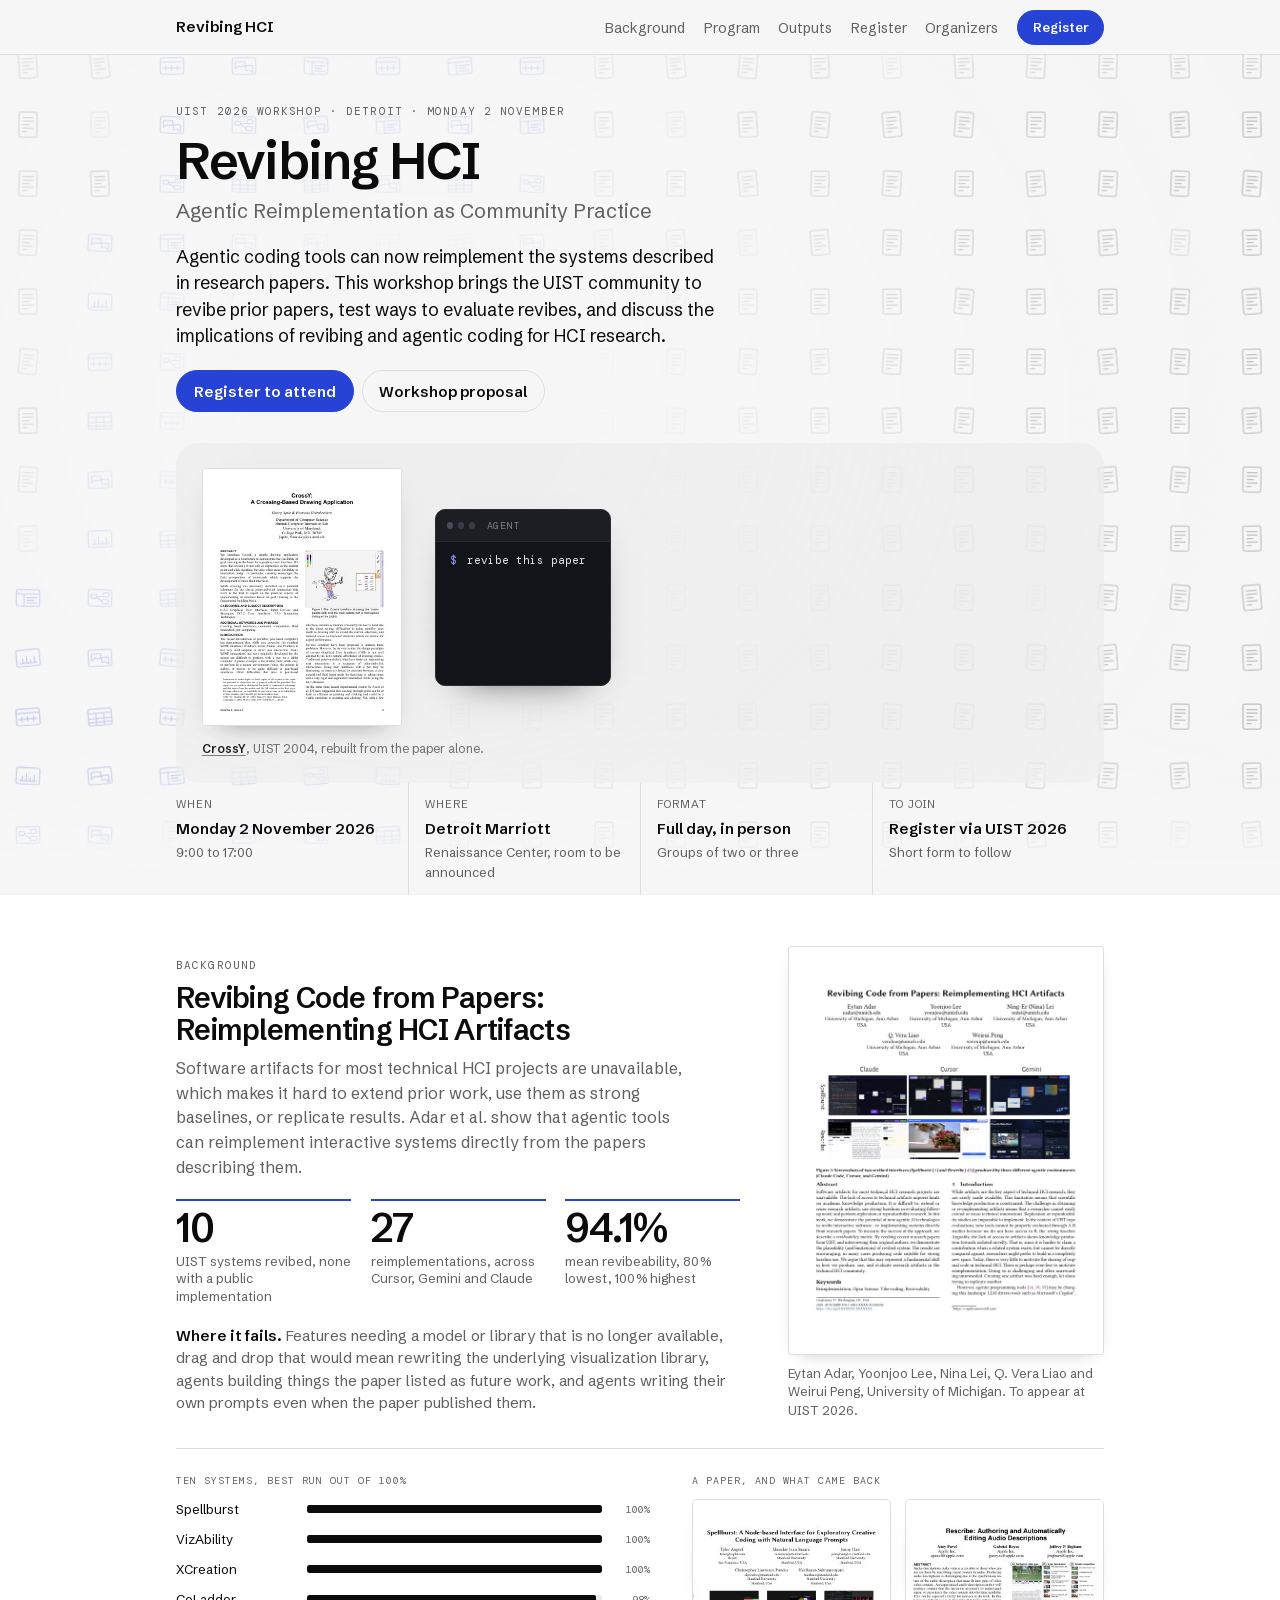
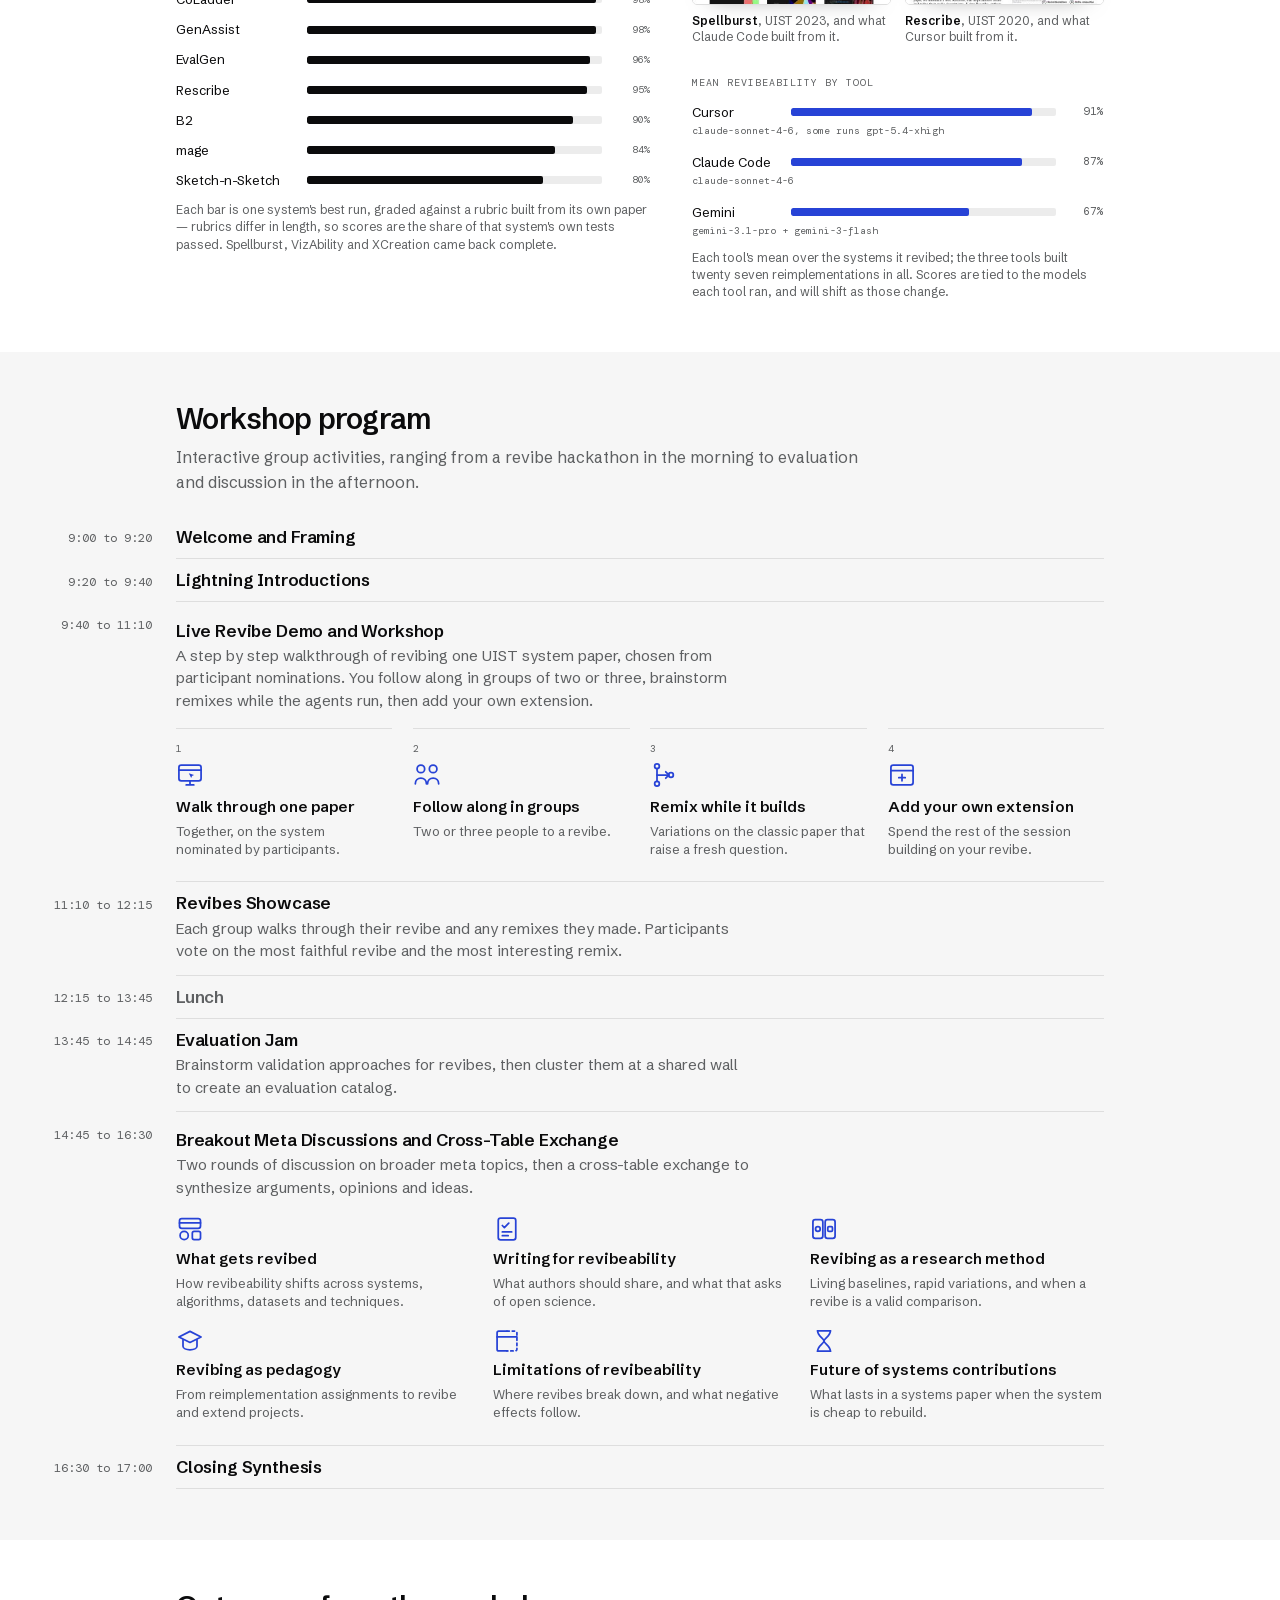
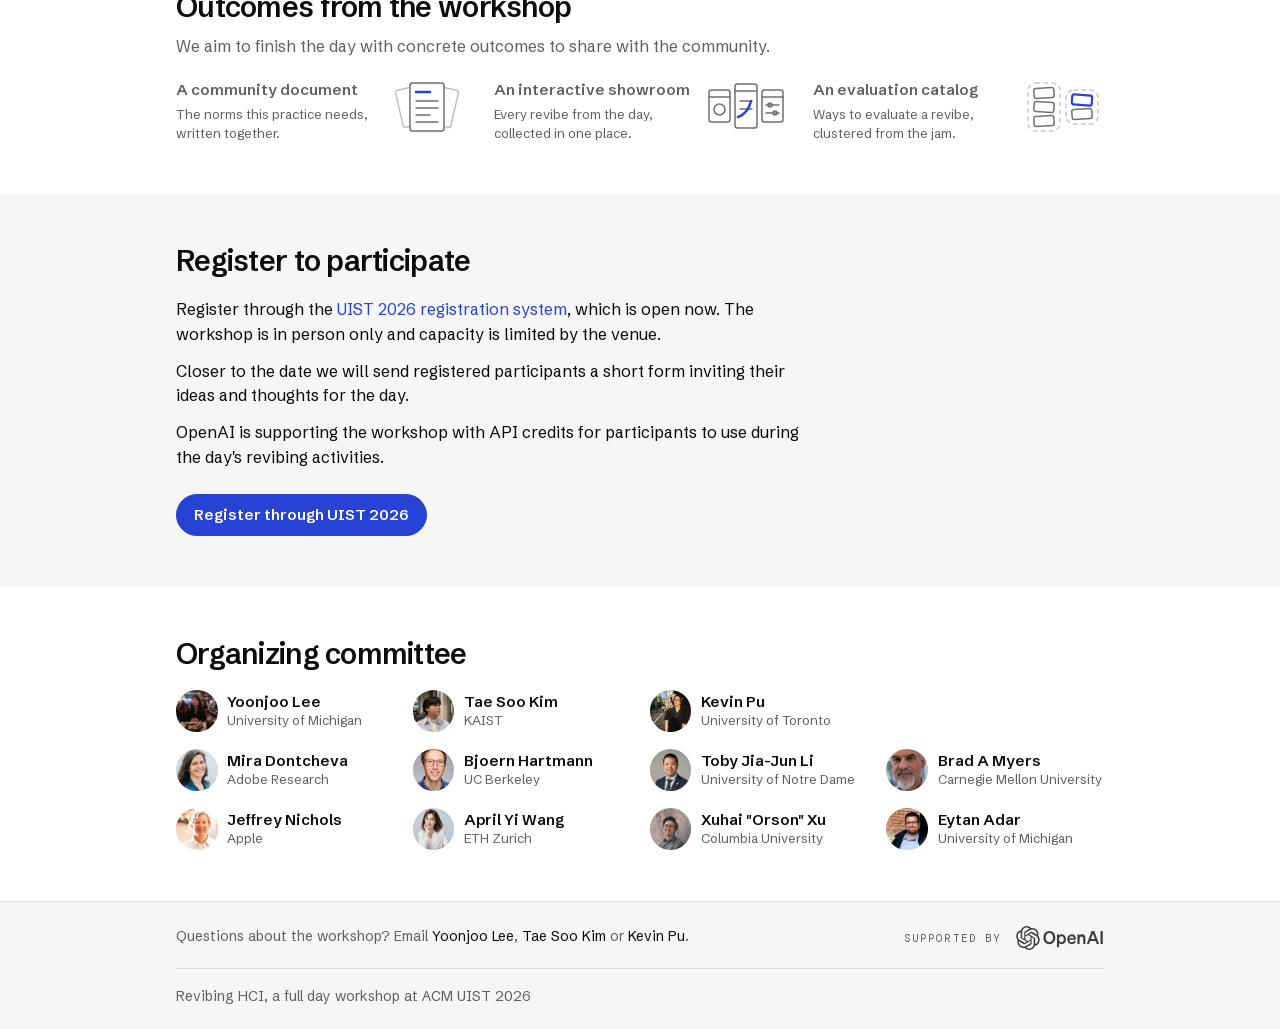
==== commit 98426632: "Acknowledge OpenAI support with API credits Add a line in the Apply section noting that OpenAI provi" ====
--- a/index.html
+++ b/index.html
@@ -277,6 +277,8 @@
         and capacity is limited by the venue.</p>
         <p>Closer to the date we will send registered participants a short form
         inviting their ideas and thoughts for the day.</p>
+        <p>OpenAI is supporting the workshop with API credits for participants
+        to use during the day's revibing activities.</p>
       </div>
       <div class="acts applyrow">
         <a class="btn" href="#registration" data-apply>Register through UIST 2026</a>
@@ -295,10 +297,16 @@
 
   <footer id="contact">
     <div class="foot">
-      <p class="contact">Questions about the workshop? Email
-        <a href="mailto:lyoonjoo@umich.edu">Yoonjoo Lee</a>,
-        <a href="mailto:taesoo.kim@kaist.ac.kr">Tae Soo Kim</a> or
-        <a href="mailto:kevin.pu@mail.utoronto.ca">Kevin Pu</a>.</p>
+      <div class="foot-top">
+        <p class="contact">Questions about the workshop? Email
+          <a href="mailto:lyoonjoo@umich.edu">Yoonjoo Lee</a>,
+          <a href="mailto:taesoo.kim@kaist.ac.kr">Tae Soo Kim</a> or
+          <a href="mailto:kevin.pu@mail.utoronto.ca">Kevin Pu</a>.</p>
+        <div class="support-row">
+          <span class="support-tag">Supported by</span>
+          <img class="support-logo" src="assets/openai-wordmark.svg" alt="OpenAI">
+        </div>
+      </div>
       <div class="footmeta">
         <span>Revibing HCI, a full day workshop at ACM UIST 2026</span>
       </div>
--- a/styles.css
+++ b/styles.css
@@ -542,7 +542,8 @@
 
 footer { border-top: 1px solid var(--rule); }
 .foot { max-width: 62rem; margin: 0 auto; padding: 1.5rem clamp(1rem, 4vw, 2rem) 1.3rem; font-family: var(--ui); font-size: .875rem; color: var(--muted); }
-.page .foot .contact { margin: 0 0 1.1rem; }
+.page .foot .foot-top { margin: 0 0 1.1rem; }
+.page .foot .contact { margin: 0; }
 .page .foot .contact a { color: var(--ink); }
 .page .foot .contact a:hover { color: var(--acc); text-decoration: underline; }
 .footmeta { display: flex; flex-wrap: wrap; gap: .5rem 1.6rem; align-items: center; padding-top: 1.1rem; border-top: 1px solid var(--rule); }
@@ -552,3 +553,9 @@
 
 /* the first paint of the field lands without a hundred flips at once */
 .hf-grid.hf-instant .hf-flip { transition: none; }
+
+/* ---------- supported-by, lives in the footer's top row ---------- */
+.foot-top { display: flex; align-items: flex-start; justify-content: space-between; gap: 2rem; flex-wrap: wrap; }
+.support-row { display: flex; align-items: center; gap: .9rem; }
+.support-tag { font-family: var(--mono); font-size: .6875rem; letter-spacing: .1em; text-transform: uppercase; color: var(--muted); }
+.support-logo { height: 24px; width: auto; opacity: .75; }
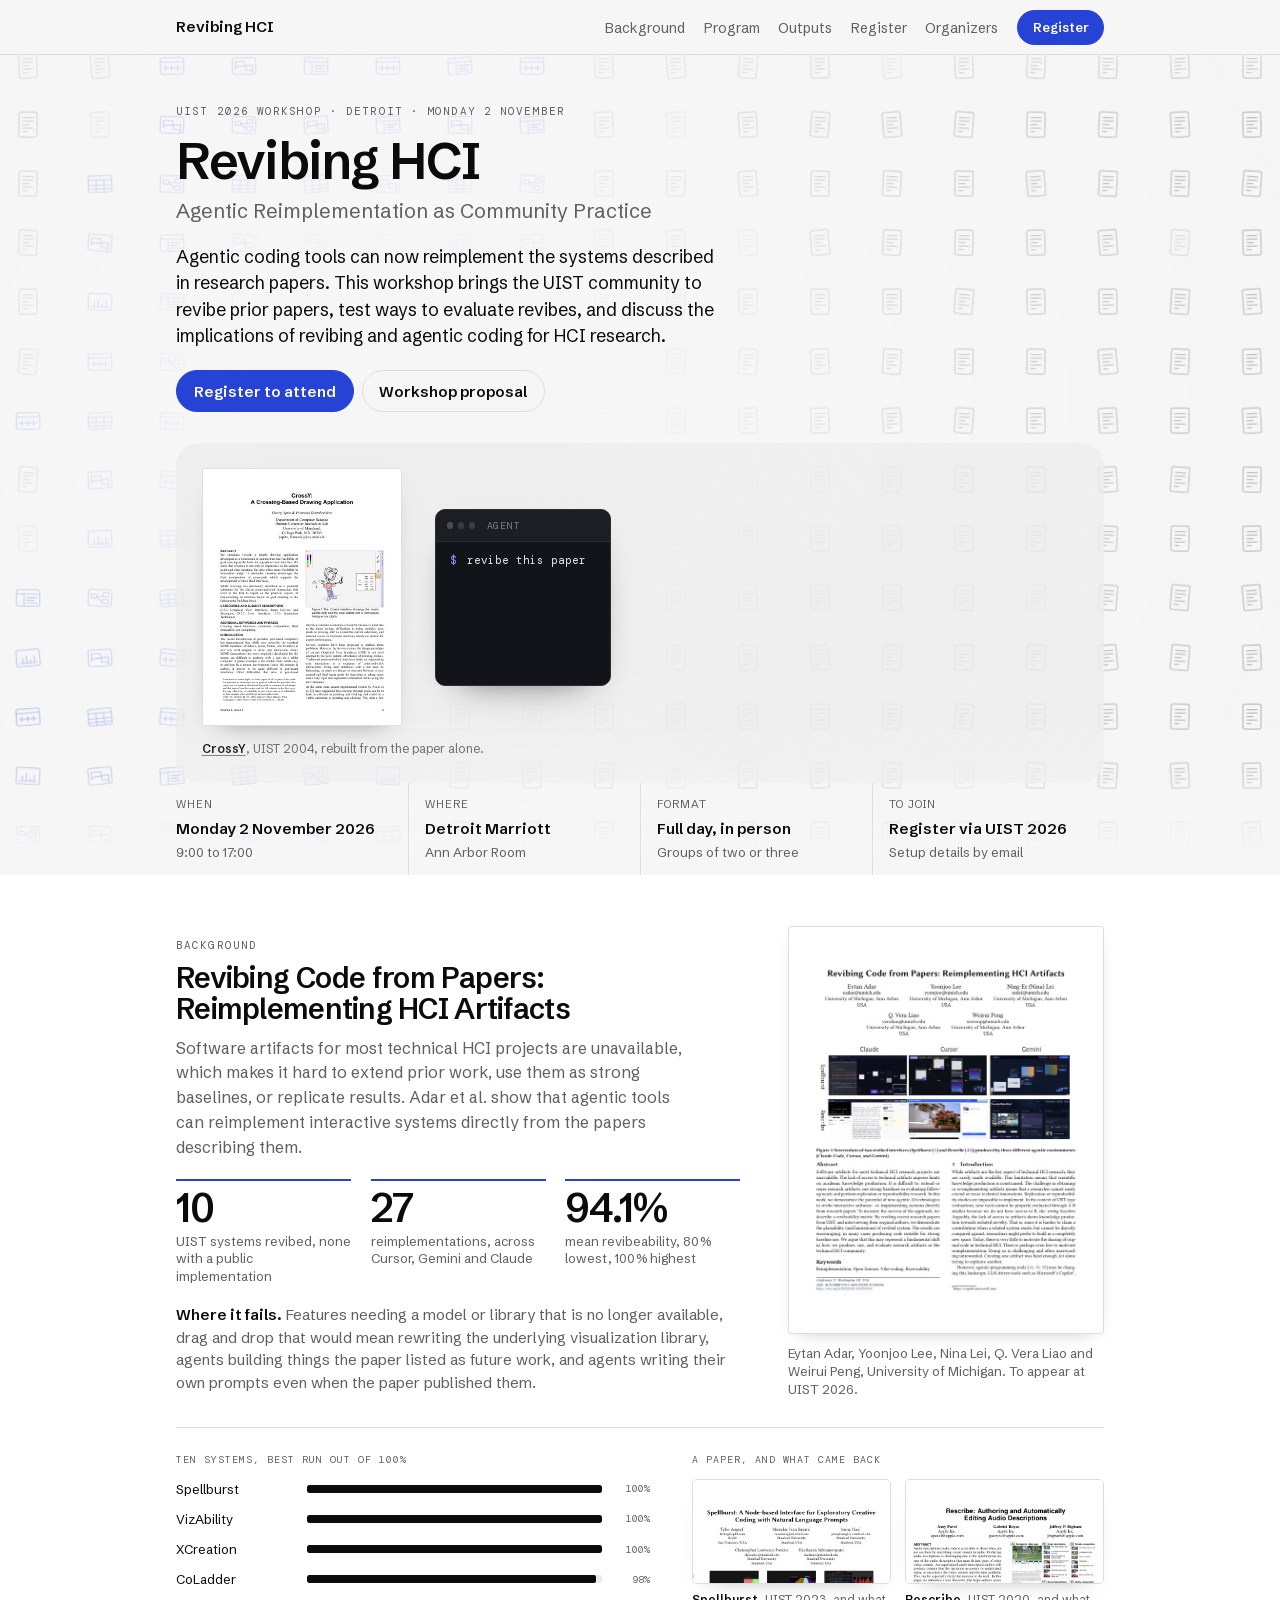
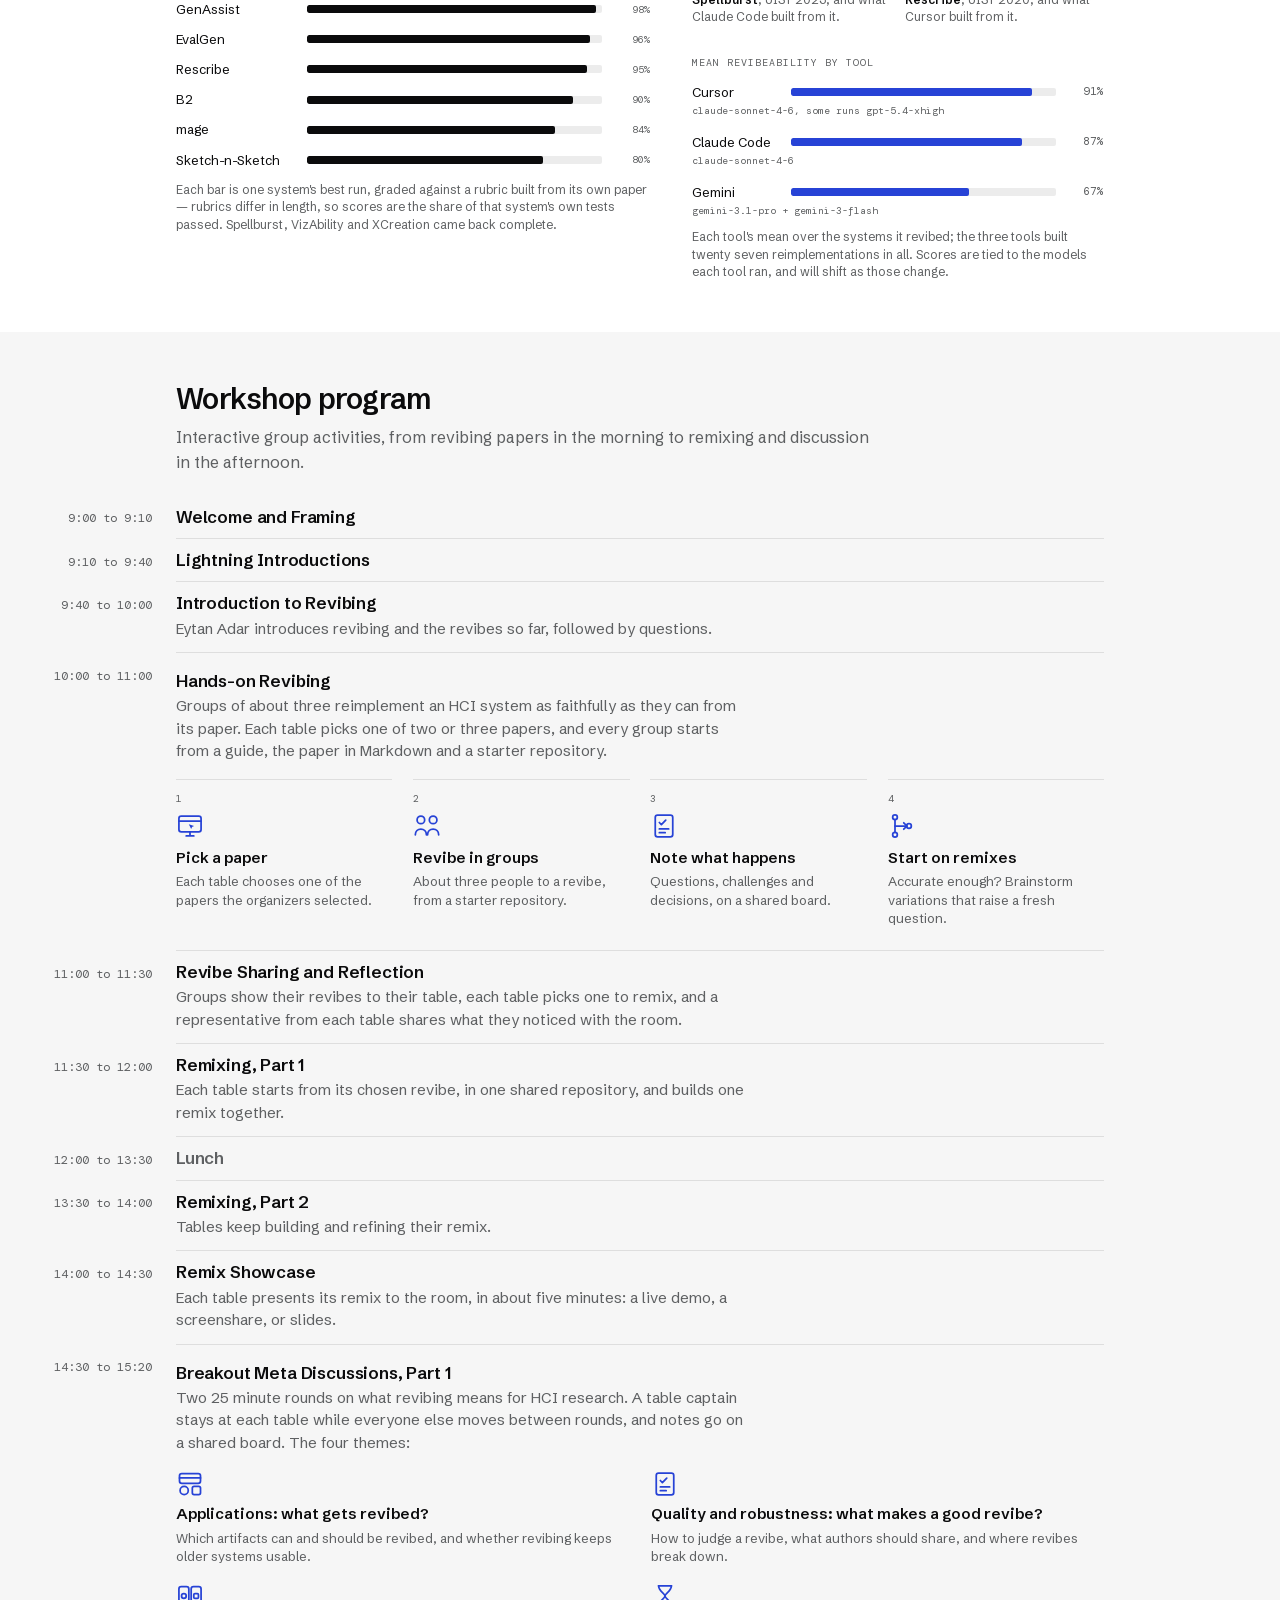
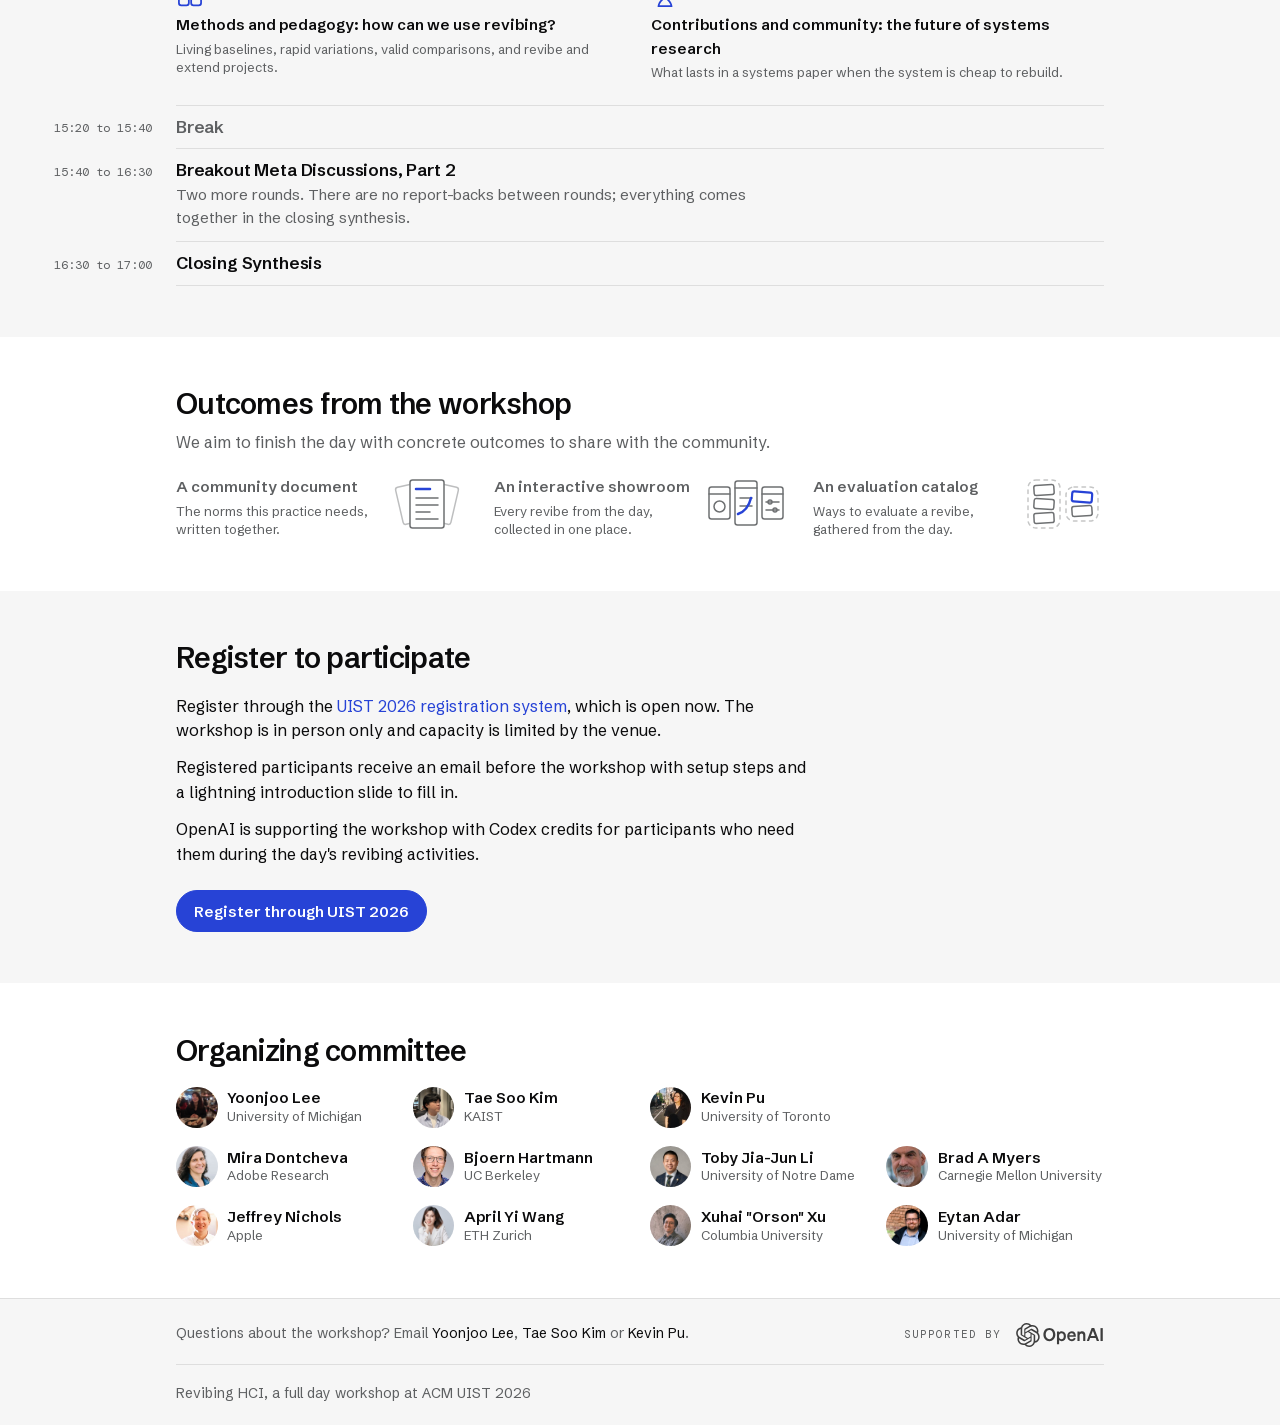
==== commit 7b10eb93: "Update the program to the final schedule The day changed after the proposal: the Evaluation Jam is g" ====
--- a/index.html
+++ b/index.html
@@ -100,9 +100,9 @@
     <div class="wrap details-wrap">
     <div class="details">
       <div><span class="k">When</span><span class="v">Monday 2 November 2026<small>9:00 to 17:00</small></span></div>
-      <div><span class="k">Where</span><span class="v">Detroit Marriott<small>Renaissance Center, room to be announced</small></span></div>
+      <div><span class="k">Where</span><span class="v">Detroit Marriott<small>Ann Arbor Room</small></span></div>
       <div><span class="k">Format</span><span class="v">Full day, in person<small>Groups of two or three</small></span></div>
-      <div><span class="k">To join</span><span class="v">Register via UIST 2026<small>Short form to follow</small></span></div>
+      <div><span class="k">To join</span><span class="v">Register via UIST 2026<small>Setup details by email</small></span></div>
     </div>
     </div>
     </div>
@@ -167,47 +167,78 @@
     <div class="wrap">
       <div class="sec-head">
         <h2>Workshop program</h2>
-        <p>Interactive group activities, ranging from a revibe hackathon in the
-        morning to evaluation and discussion in the afternoon.</p>
+        <p>Interactive group activities, from revibing papers in the morning to
+        remixing and discussion in the afternoon.</p>
       </div>
 
       <div class="prog">
-        <div class="pl"><span class="t">9:00 to 9:20</span><h3>Welcome and Framing</h3></div>
-        <div class="pl"><span class="t">9:20 to 9:40</span><h3>Lightning Introductions</h3></div>
+        <div class="pl"><span class="t">9:00 to 9:10</span><h3>Welcome and Framing</h3></div>
+        <div class="pl"><span class="t">9:10 to 9:40</span><h3>Lightning Introductions</h3></div>
+
+        <div class="pl">
+          <span class="t">9:40 to 10:00</span>
+          <h3>Introduction to Revibing</h3>
+          <p class="d">Eytan Adar introduces revibing and the revibes so far,
+          followed by questions.</p>
+        </div>
 
         <div class="pl big">
-          <span class="t">9:40 to 11:10</span>
-          <h3>Live Revibe Demo and Workshop</h3>
-          <p class="d">A step by step walkthrough of revibing one UIST system paper,
-          chosen from participant nominations. You follow along in groups of two or
-          three, brainstorm remixes while the agents run, then add your own
-          extension.</p>
+          <span class="t">10:00 to 11:00</span>
+          <h3>Hands-on Revibing</h3>
+          <p class="d">Groups of about three reimplement an HCI system as
+          faithfully as they can from its paper. Each table picks one of two or
+          three papers, and every group starts from a guide, the paper in
+          Markdown and a starter repository.</p>
           <ol class="steps" id="steps"></ol>
         </div>
 
         <div class="pl">
-          <span class="t">11:10 to 12:15</span>
-          <h3>Revibes Showcase</h3>
-          <p class="d">Each group walks through their revibe and any remixes they
-          made. Participants vote on the most faithful revibe and the most
-          interesting remix.</p>
-        </div>
-
-        <div class="pl rest"><span class="t">12:15 to 13:45</span><h3>Lunch</h3></div>
-
-        <div class="pl">
-          <span class="t">13:45 to 14:45</span>
-          <h3>Evaluation Jam</h3>
-          <p class="d">Brainstorm validation approaches for revibes, then cluster
-          them at a shared wall to create an evaluation catalog.</p>
+          <span class="t">11:00 to 11:30</span>
+          <h3>Revibe Sharing and Reflection</h3>
+          <p class="d">Groups show their revibes to their table, each table picks
+          one to remix, and a representative from each table shares what they
+          noticed with the room.</p>
+        </div>
+
+        <div class="pl">
+          <span class="t">11:30 to 12:00</span>
+          <h3>Remixing, Part 1</h3>
+          <p class="d">Each table starts from its chosen revibe, in one shared
+          repository, and builds one remix together.</p>
+        </div>
+
+        <div class="pl rest"><span class="t">12:00 to 13:30</span><h3>Lunch</h3></div>
+
+        <div class="pl">
+          <span class="t">13:30 to 14:00</span>
+          <h3>Remixing, Part 2</h3>
+          <p class="d">Tables keep building and refining their remix.</p>
+        </div>
+
+        <div class="pl">
+          <span class="t">14:00 to 14:30</span>
+          <h3>Remix Showcase</h3>
+          <p class="d">Each table presents its remix to the room, in about five
+          minutes: a live demo, a screenshare, or slides.</p>
         </div>
 
         <div class="pl big">
-          <span class="t">14:45 to 16:30</span>
-          <h3>Breakout Meta Discussions and Cross-Table Exchange</h3>
-          <p class="d">Two rounds of discussion on broader meta topics, then a
-          cross-table exchange to synthesize arguments, opinions and ideas.</p>
-          <ul class="themes3" id="themes"></ul>
+          <span class="t">14:30 to 15:20</span>
+          <h3>Breakout Meta Discussions, Part 1</h3>
+          <p class="d">Two 25 minute rounds on what revibing means for HCI
+          research. A table captain stays at each table while everyone else
+          moves between rounds, and notes go on a shared board. The four
+          themes:</p>
+          <ul class="themes2" id="themes"></ul>
+        </div>
+
+        <div class="pl rest"><span class="t">15:20 to 15:40</span><h3>Break</h3></div>
+
+        <div class="pl">
+          <span class="t">15:40 to 16:30</span>
+          <h3>Breakout Meta Discussions, Part 2</h3>
+          <p class="d">Two more rounds. There are no report-backs between rounds;
+          everything comes together in the closing synthesis.</p>
         </div>
 
         <div class="pl"><span class="t">16:30 to 17:00</span><h3>Closing Synthesis</h3></div>
@@ -248,7 +279,7 @@
           </svg>
         </div>
         <div>
-          <span class="txt"><b>An evaluation catalog</b><span>Ways to evaluate a revibe, clustered from the jam.</span></span>
+          <span class="txt"><b>An evaluation catalog</b><span>Ways to evaluate a revibe, gathered from the day.</span></span>
           <svg class="art" viewBox="0 0 80 56" fill="none" stroke="currentColor"
             stroke-width="1.5" stroke-linecap="round" stroke-linejoin="round" aria-hidden="true">
             <rect x="4" y="4" width="32" height="48" rx="8" opacity=".4" stroke-dasharray="3.5 4.5"/>
@@ -275,10 +306,10 @@
         <a href="https://uist.acm.org/2026/attending/#registration">UIST 2026
         registration system</a>, which is open now. The workshop is in person only
         and capacity is limited by the venue.</p>
-        <p>Closer to the date we will send registered participants a short form
-        inviting their ideas and thoughts for the day.</p>
-        <p>OpenAI is supporting the workshop with API credits for participants
-        to use during the day's revibing activities.</p>
+        <p>Registered participants receive an email before the workshop with
+        setup steps and a lightning introduction slide to fill in.</p>
+        <p>OpenAI is supporting the workshop with Codex credits for participants
+        who need them during the day's revibing activities.</p>
       </div>
       <div class="acts applyrow">
         <a class="btn" href="#registration" data-apply>Register through UIST 2026</a>
--- a/styles.css
+++ b/styles.css
@@ -496,14 +496,13 @@
 .steps b { font-family: var(--ui); font-weight: var(--w); font-size: .9375rem; }
 .steps .sd { font-size: .8125rem; line-height: 1.4; color: var(--muted); }
 
-.themes3 { list-style: none; margin: 1rem 0 0; padding: 0; display: grid; grid-template-columns: repeat(3, minmax(0,1fr)); gap: 1.05rem 1.4rem; }
-@media (max-width: 860px) { .themes3 { grid-template-columns: repeat(2, minmax(0,1fr)); } }
-@media (max-width: 560px) { .themes3 { grid-template-columns: 1fr; } }
-.themes3 li { display: grid; gap: .22rem; align-content: start; }
-.themes3 .ic { width: 1.75rem; height: 1.75rem; color: var(--acc); }
-.themes3 .ic svg { width: 100%; height: 100%; display: block; }
-.themes3 b { font-family: var(--ui); font-weight: var(--w); font-size: .9375rem; }
-.themes3 span { font-size: .8125rem; line-height: 1.4; color: var(--muted); }
+.themes2 { list-style: none; margin: 1rem 0 0; padding: 0; display: grid; grid-template-columns: repeat(2, minmax(0,1fr)); gap: 1.05rem 1.4rem; }
+@media (max-width: 560px) { .themes2 { grid-template-columns: 1fr; } }
+.themes2 li { display: grid; gap: .22rem; align-content: start; }
+.themes2 .ic { width: 1.75rem; height: 1.75rem; color: var(--acc); }
+.themes2 .ic svg { width: 100%; height: 100%; display: block; }
+.themes2 b { font-family: var(--ui); font-weight: var(--w); font-size: .9375rem; }
+.themes2 span { font-size: .8125rem; line-height: 1.4; color: var(--muted); }
 
 /* ---------- after the workshop ----------
    Each outcome is a drawing, a name and a line. The drawing is what gives the
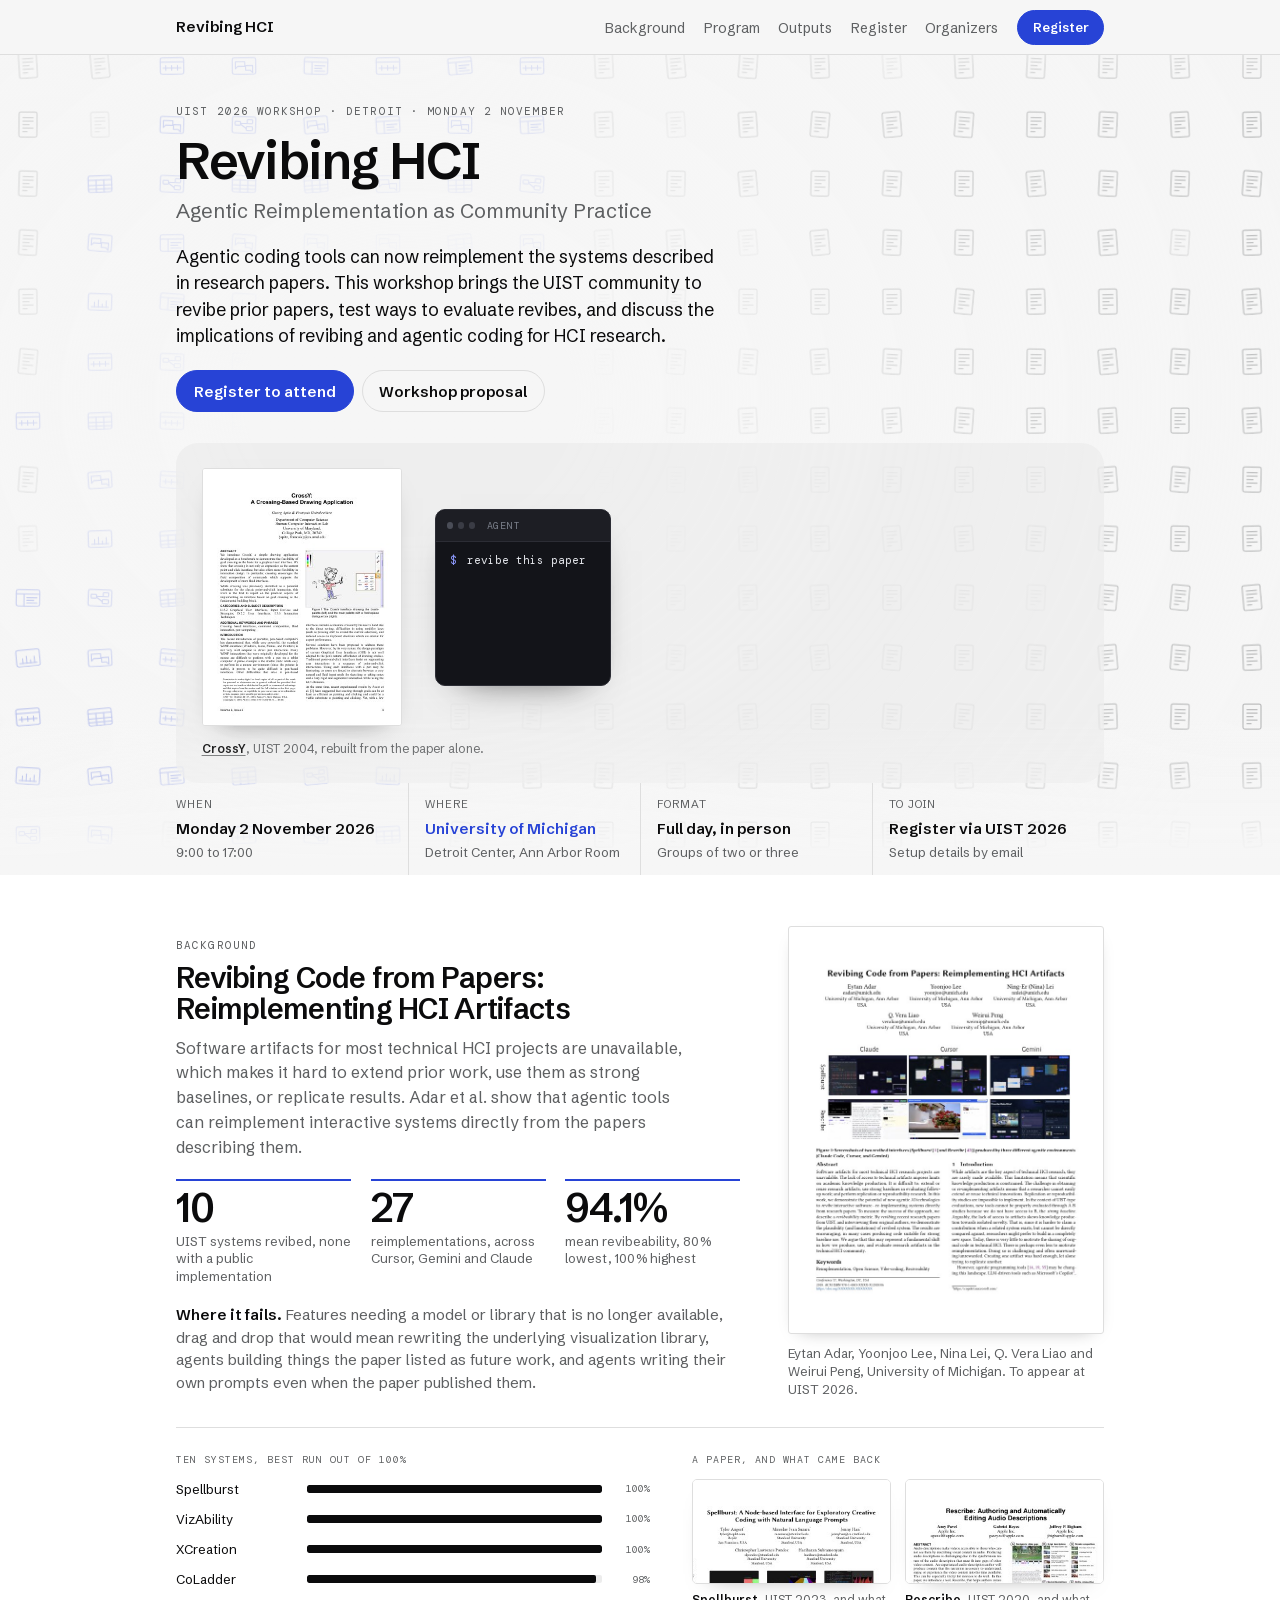
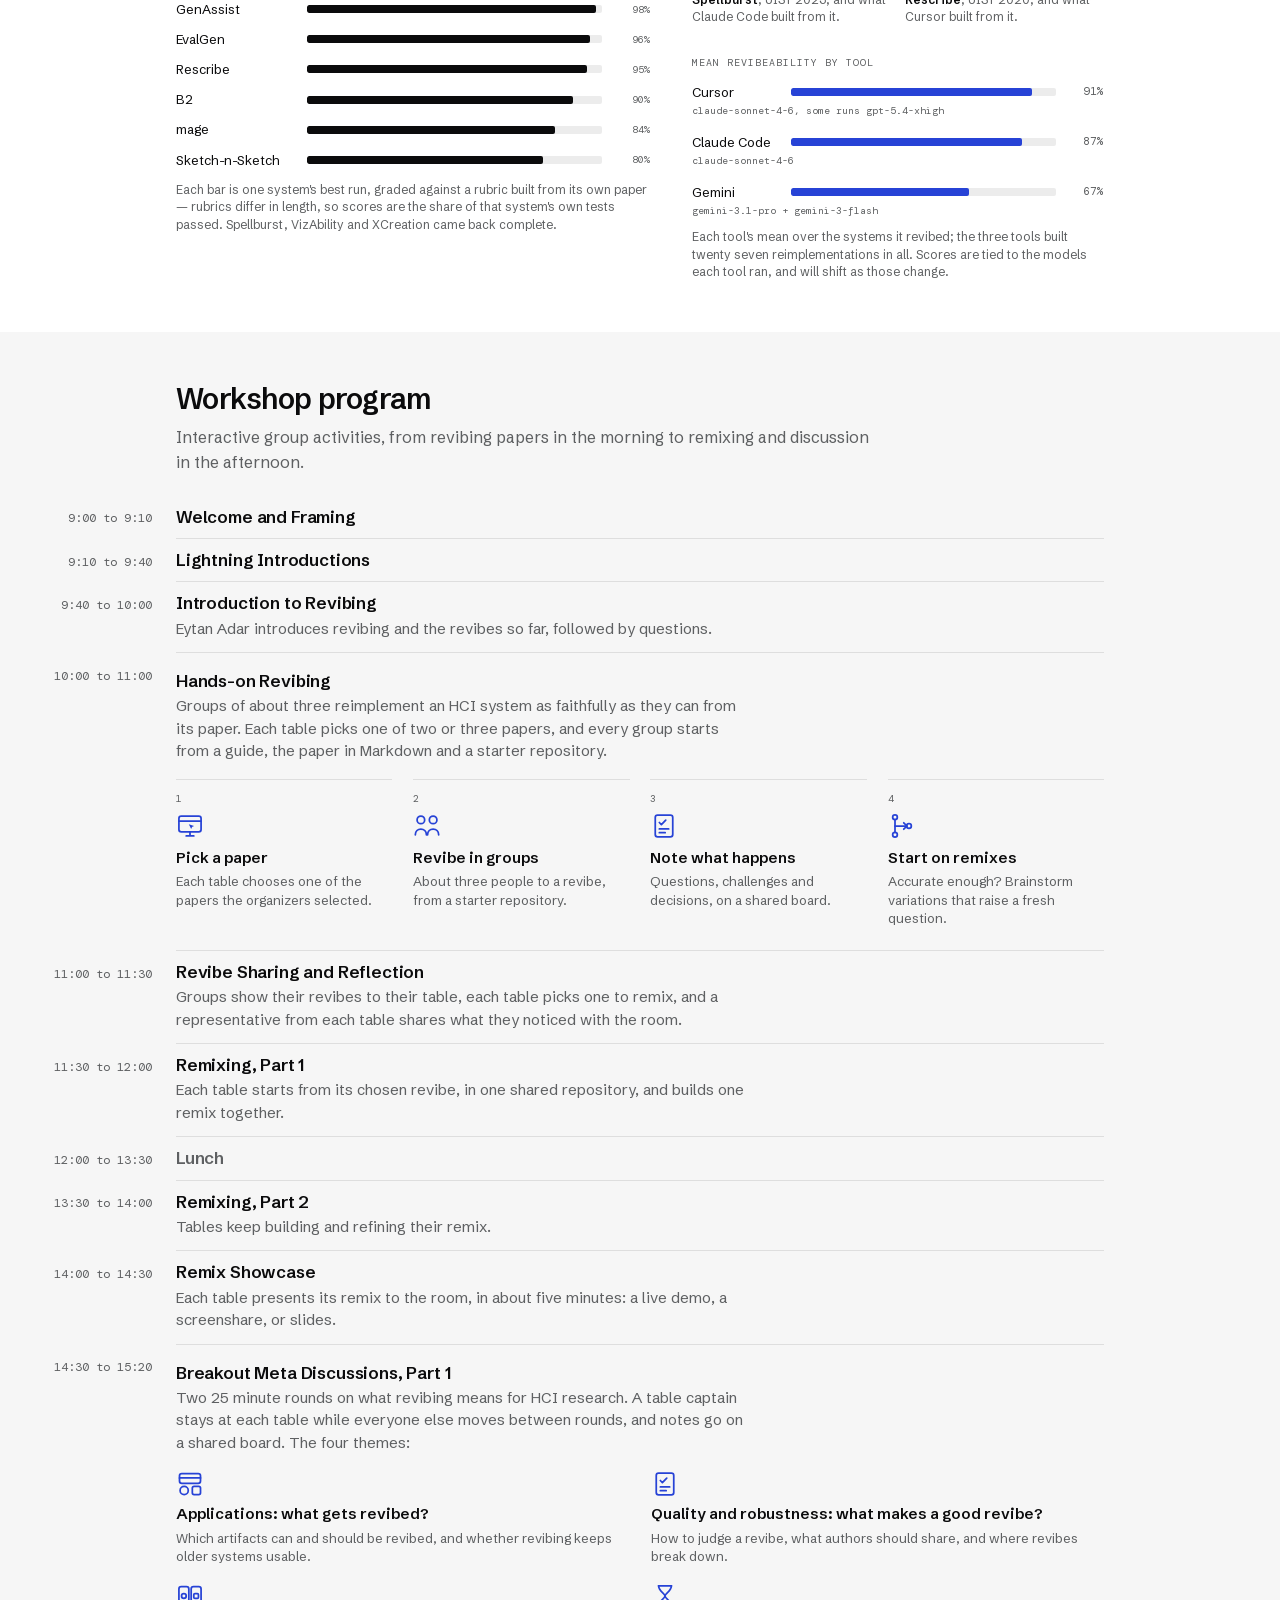
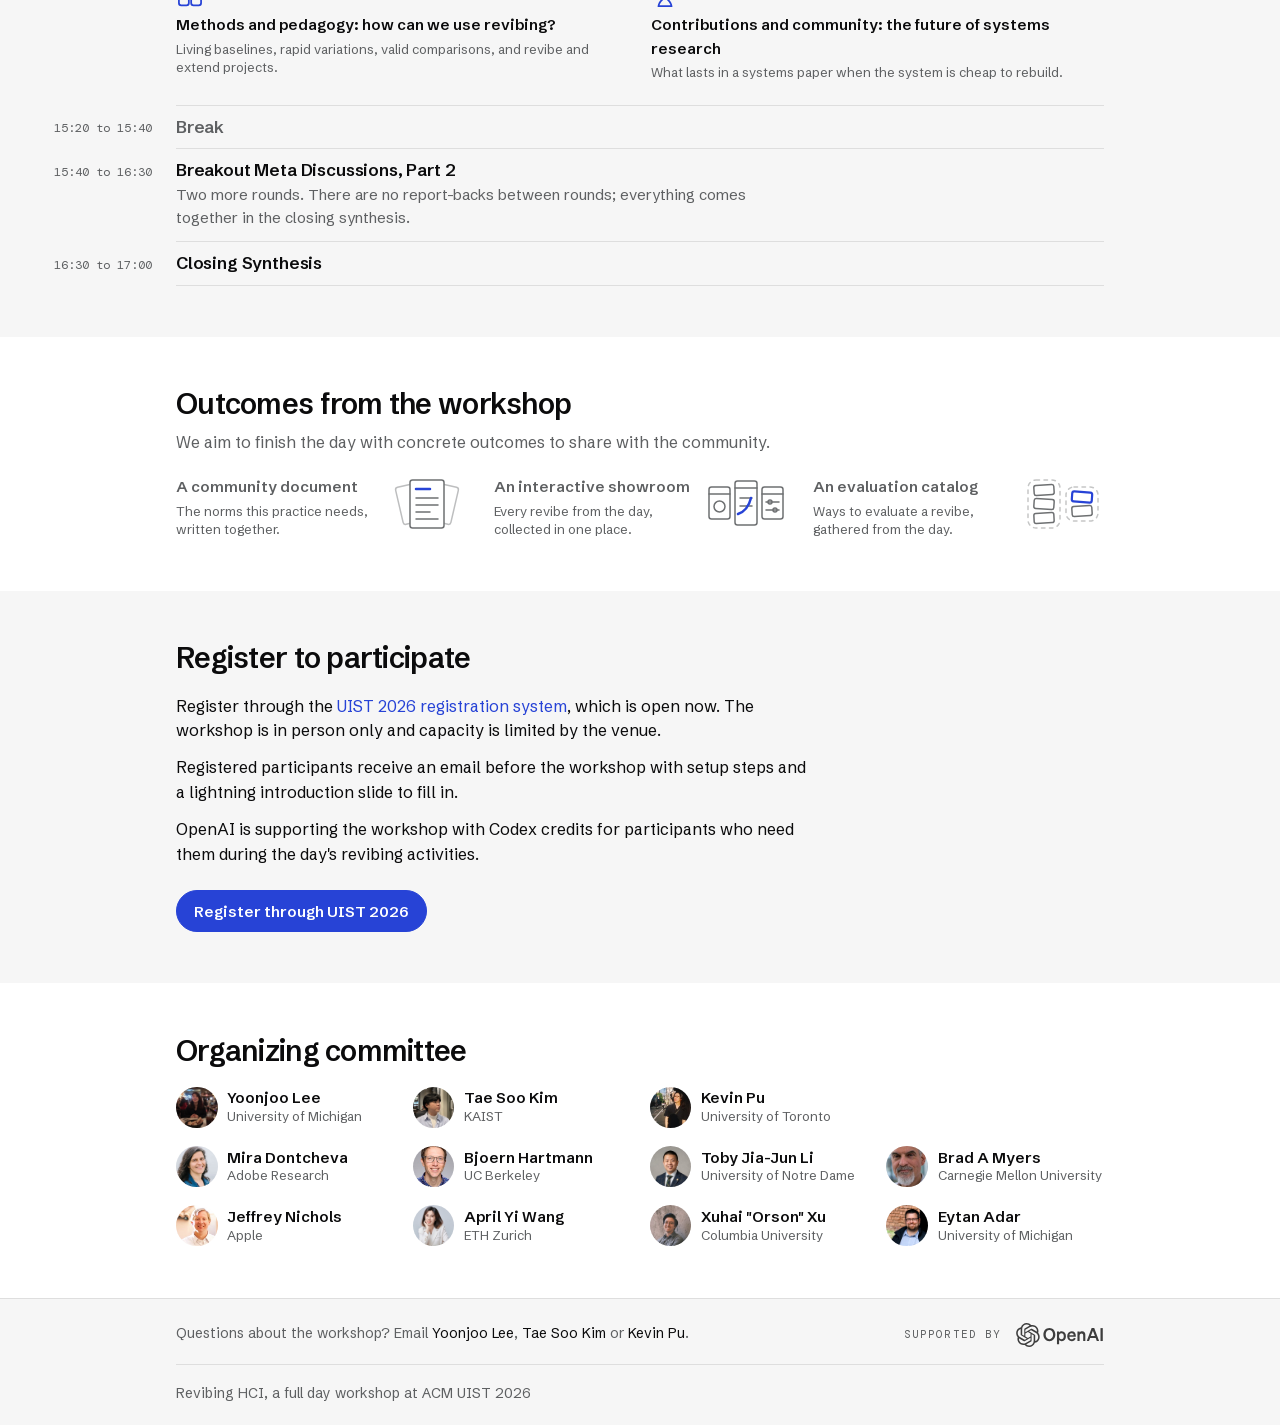
==== commit a4de1ca1: "Move the venue to the University of Michigan Detroit Center The workshop is in the Ann Arbor Room of" ====
--- a/index.html
+++ b/index.html
@@ -100,7 +100,8 @@
     <div class="wrap details-wrap">
     <div class="details">
       <div><span class="k">When</span><span class="v">Monday 2 November 2026<small>9:00 to 17:00</small></span></div>
-      <div><span class="k">Where</span><span class="v">Detroit Marriott<small>Ann Arbor Room</small></span></div>
+      <div><span class="k">Where</span><span class="v"><a href="https://www.google.com/maps/search/?api=1&amp;query=University+of+Michigan+Detroit+Center%2C+3663+Woodward+Ave%2C+Detroit%2C+MI+48201"
+        aria-label="University of Michigan Detroit Center, Ann Arbor Room, on Google Maps">University of Michigan</a><small>Detroit Center, Ann Arbor Room</small></span></div>
       <div><span class="k">Format</span><span class="v">Full day, in person<small>Groups of two or three</small></span></div>
       <div><span class="k">To join</span><span class="v">Register via UIST 2026<small>Setup details by email</small></span></div>
     </div>
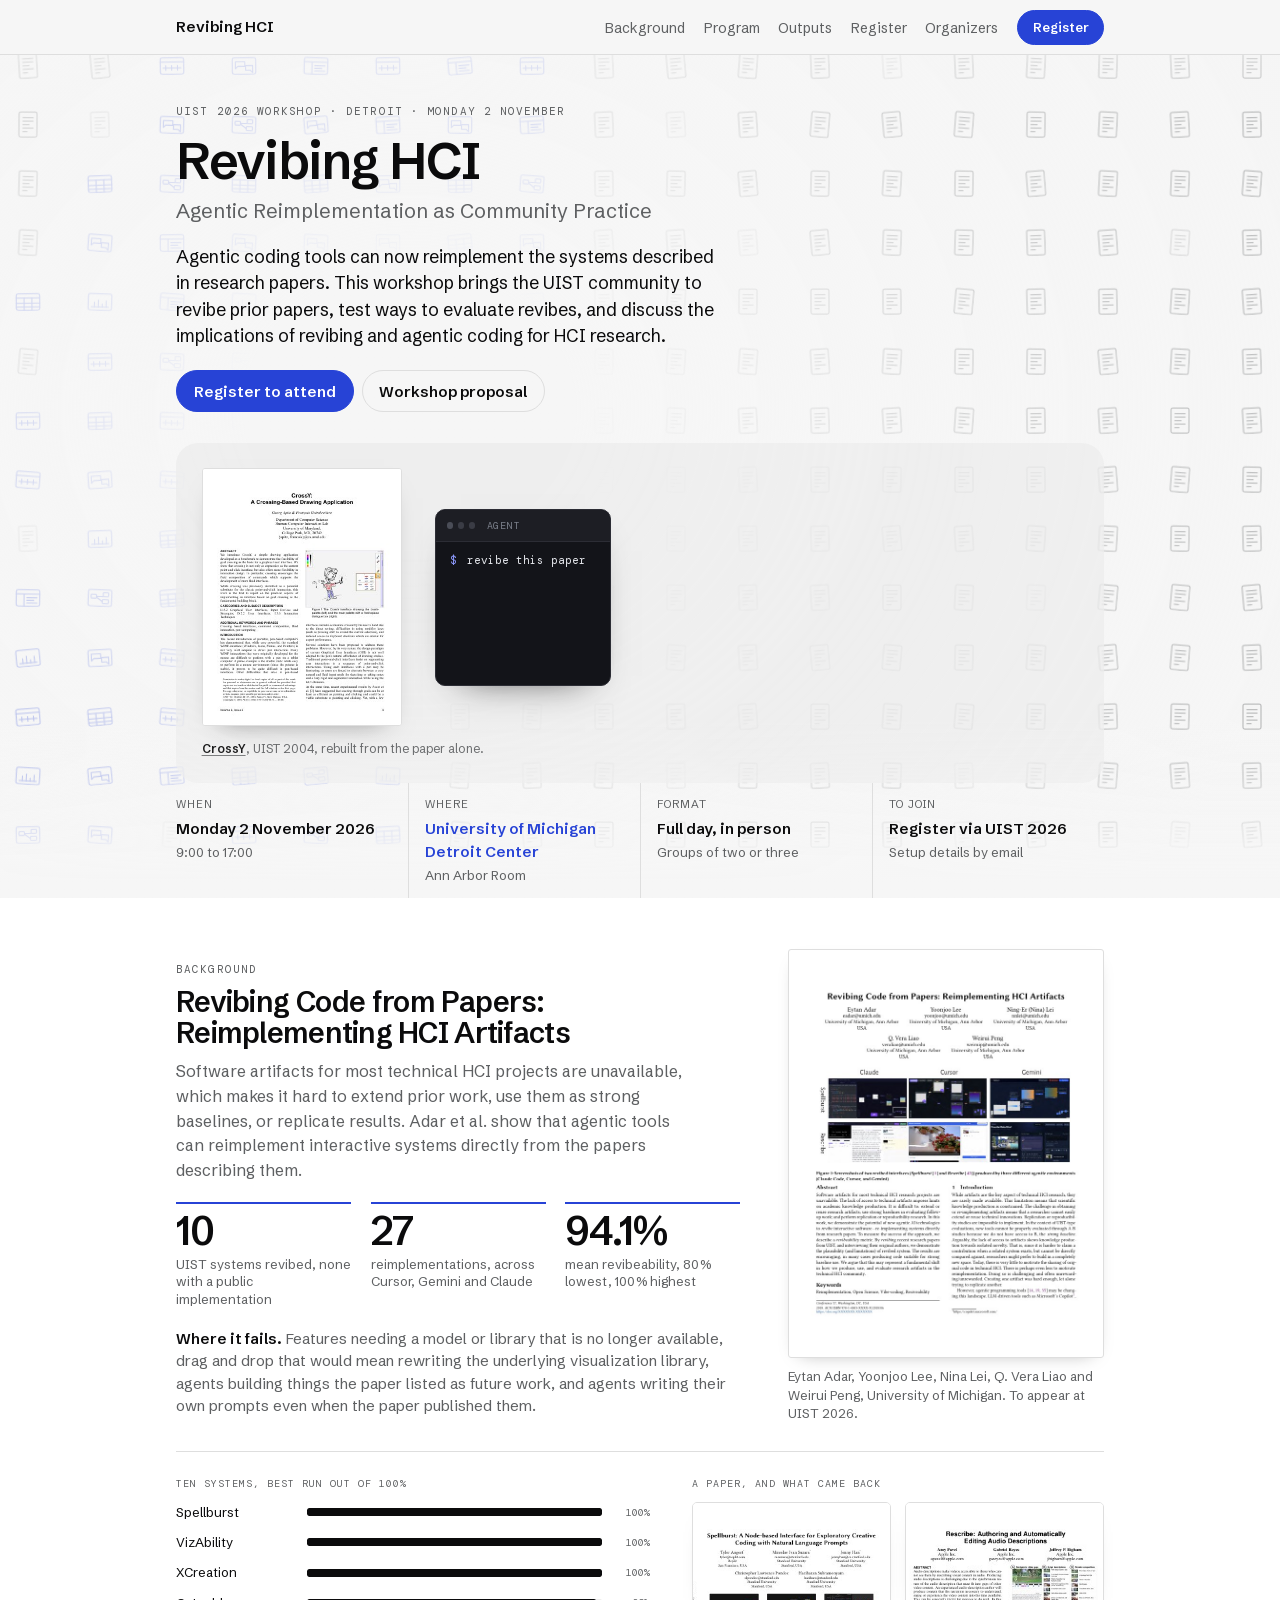
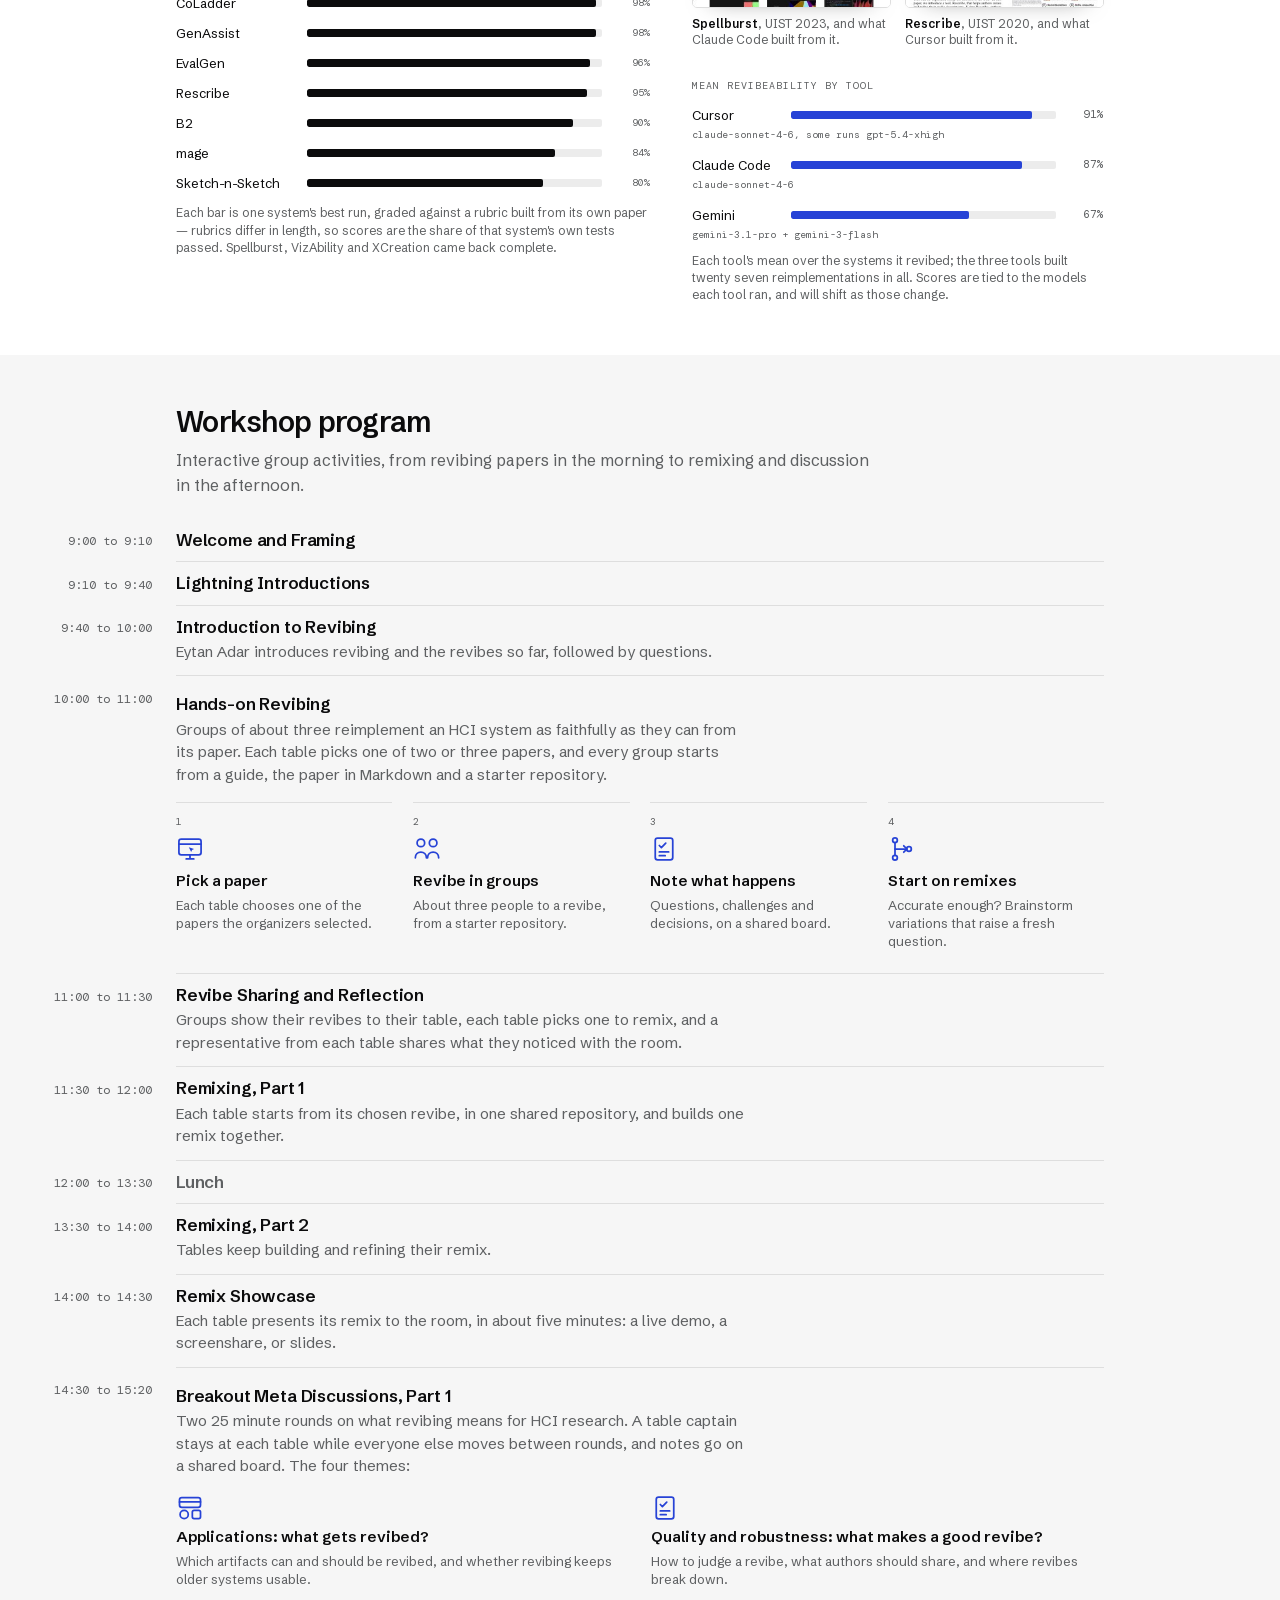
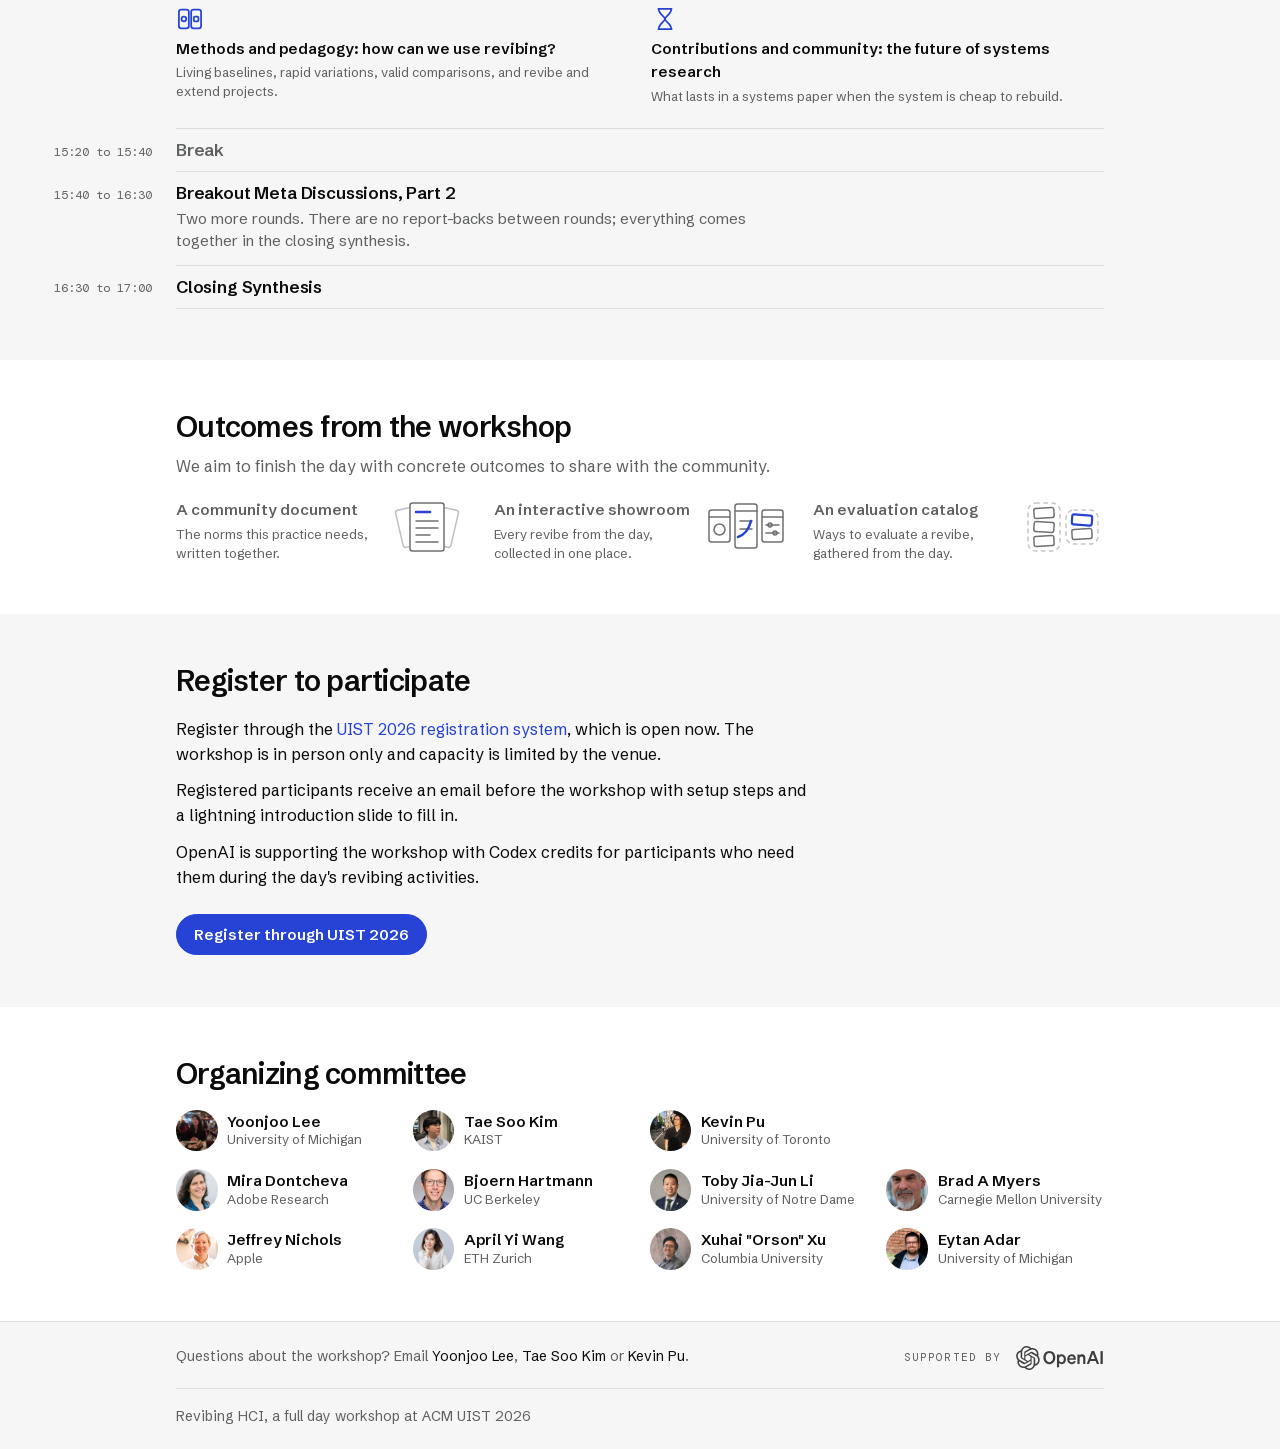
==== commit f13c3554: "Spell out the University of Michigan Detroit Center "University of Michigan" alone reads as the Ann " ====
--- a/index.html
+++ b/index.html
@@ -101,7 +101,7 @@
     <div class="details">
       <div><span class="k">When</span><span class="v">Monday 2 November 2026<small>9:00 to 17:00</small></span></div>
       <div><span class="k">Where</span><span class="v"><a href="https://www.google.com/maps/search/?api=1&amp;query=University+of+Michigan+Detroit+Center%2C+3663+Woodward+Ave%2C+Detroit%2C+MI+48201"
-        aria-label="University of Michigan Detroit Center, Ann Arbor Room, on Google Maps">University of Michigan</a><small>Detroit Center, Ann Arbor Room</small></span></div>
+        aria-label="University of Michigan Detroit Center, Ann Arbor Room, on Google Maps">University of Michigan Detroit Center</a><small>Ann Arbor Room</small></span></div>
       <div><span class="k">Format</span><span class="v">Full day, in person<small>Groups of two or three</small></span></div>
       <div><span class="k">To join</span><span class="v">Register via UIST 2026<small>Setup details by email</small></span></div>
     </div>
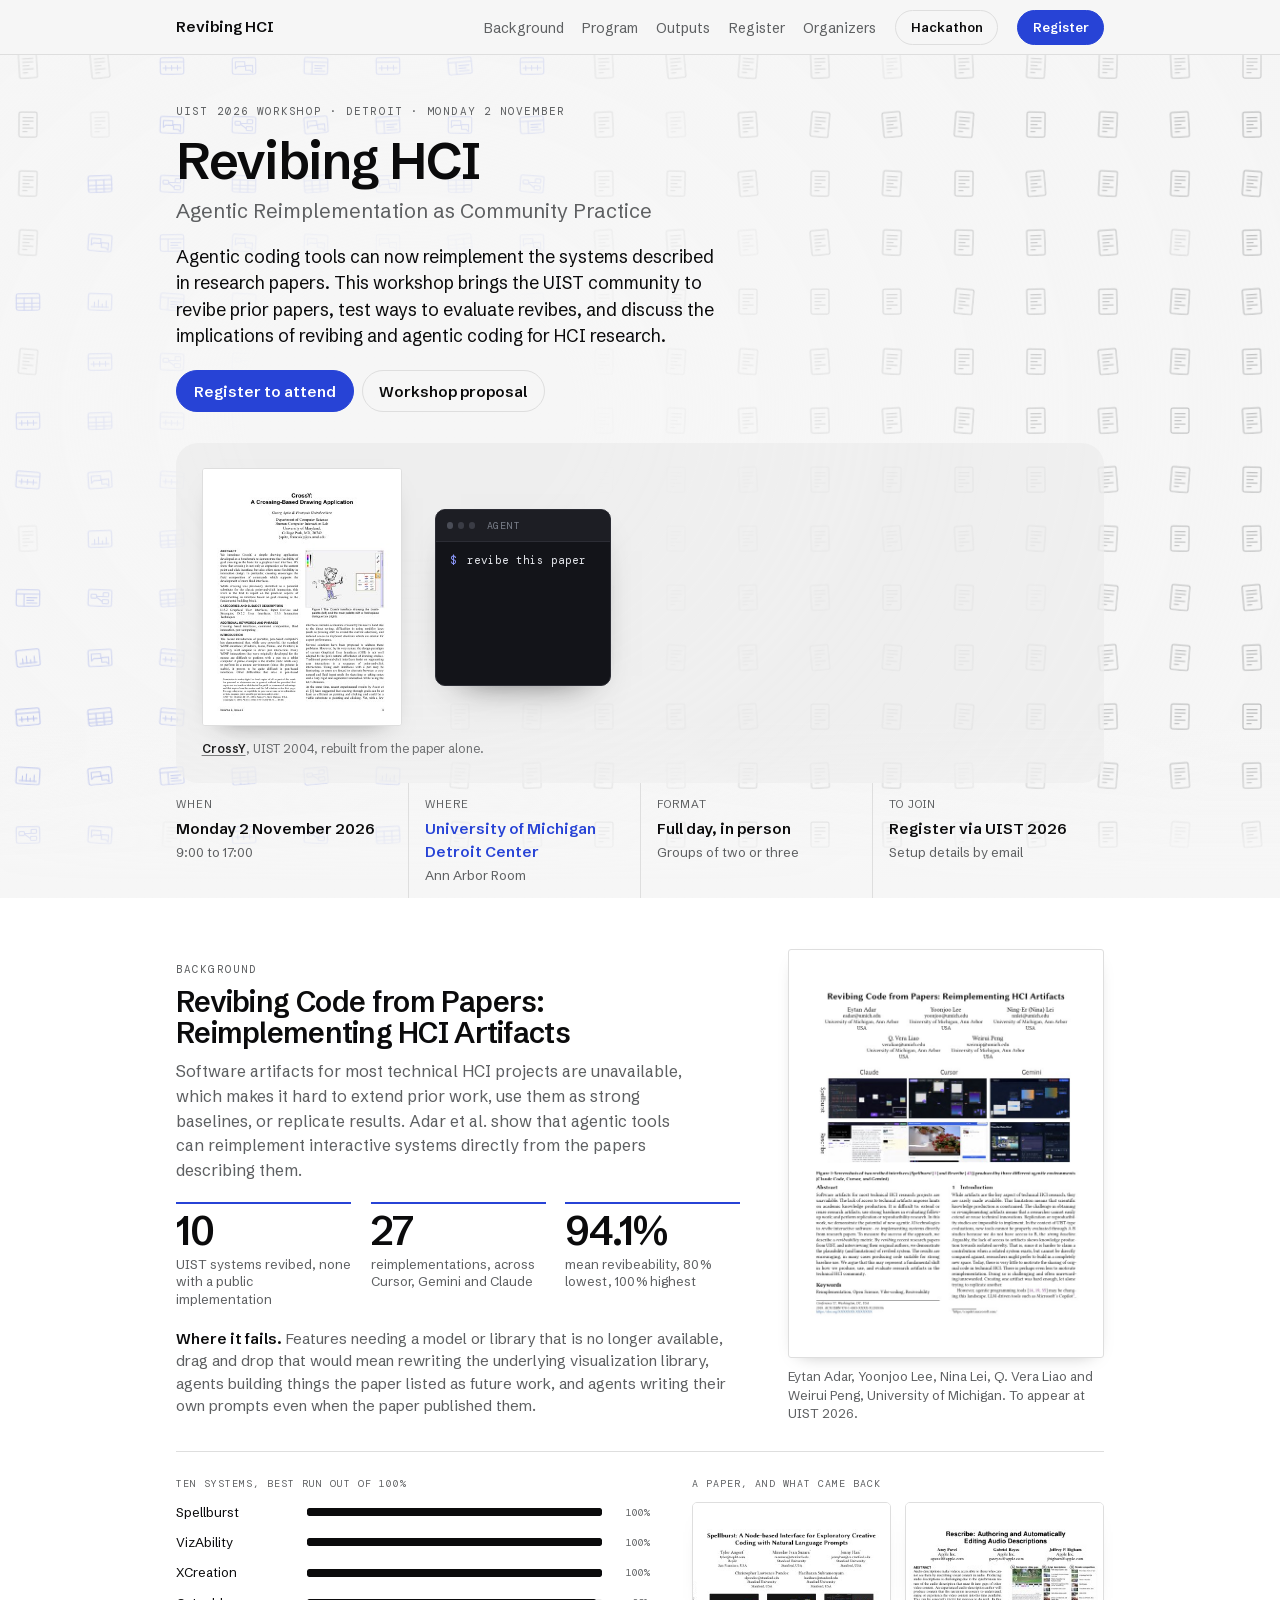
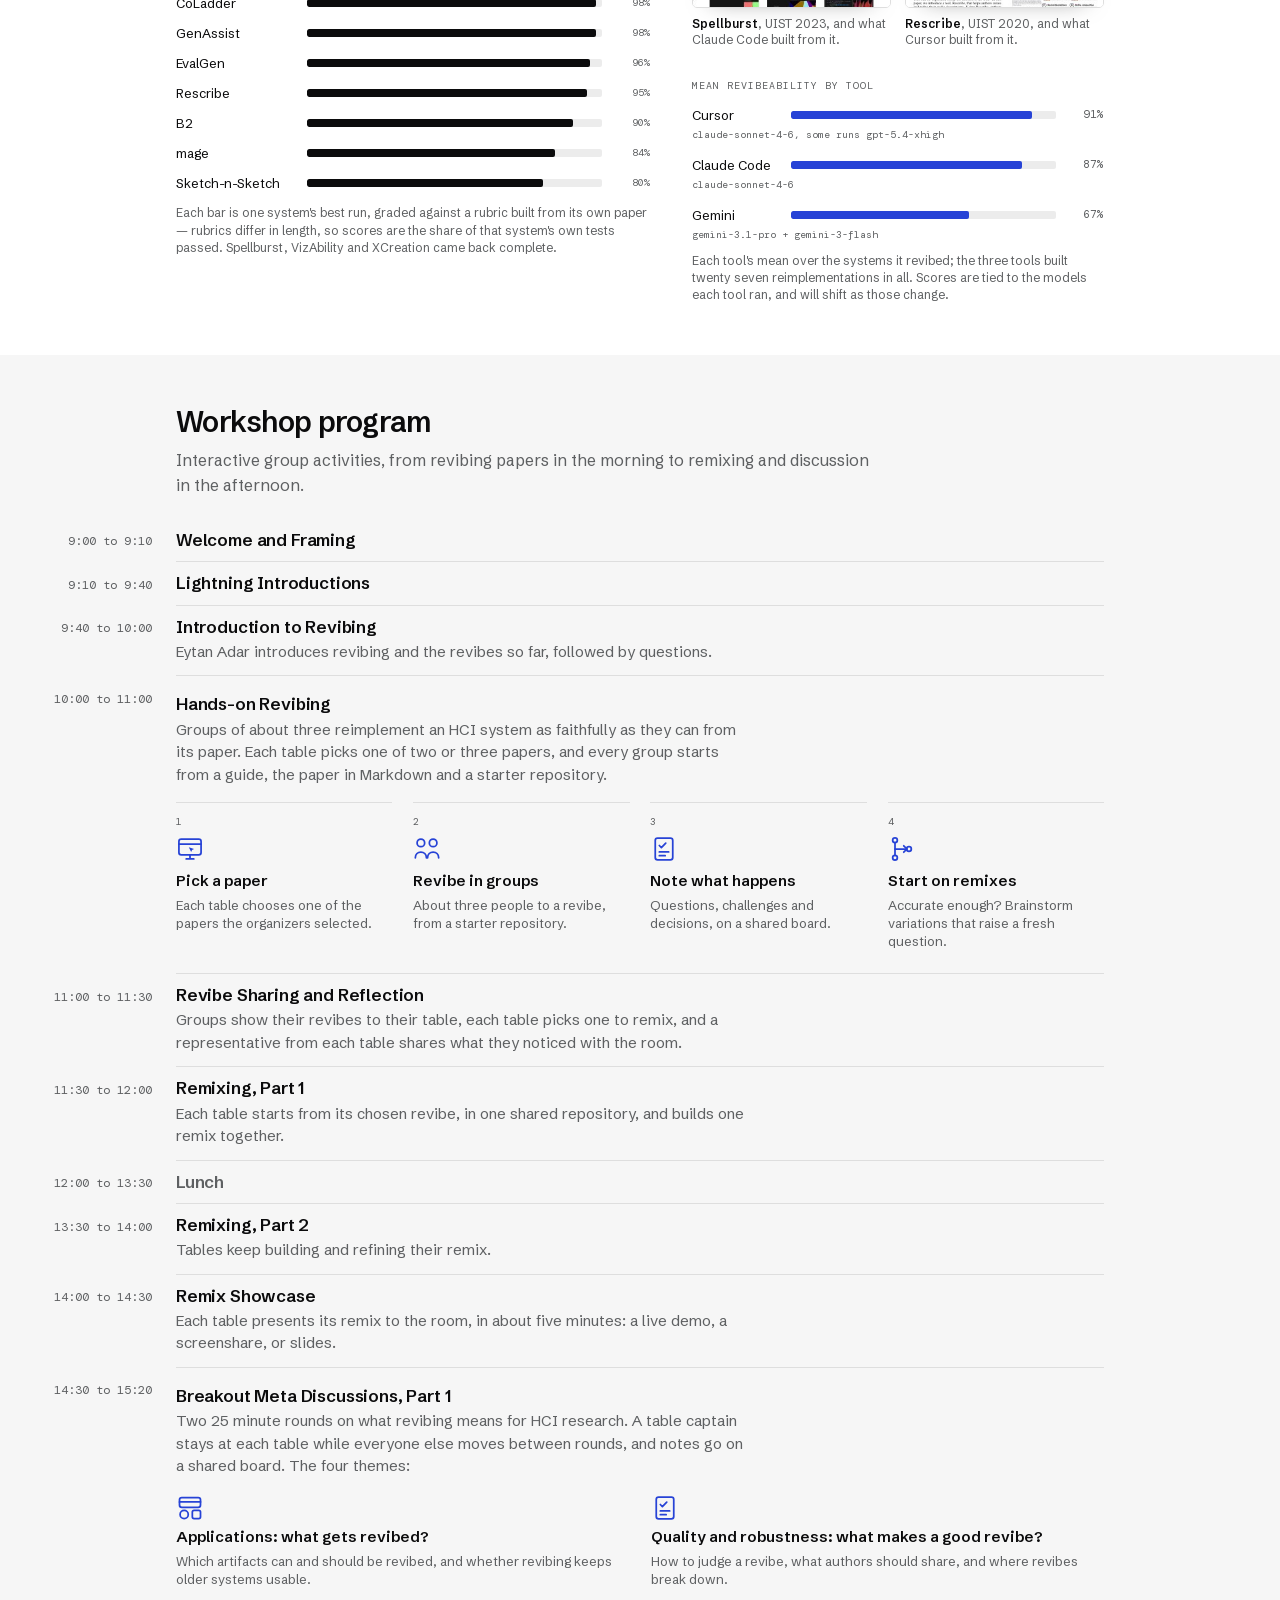
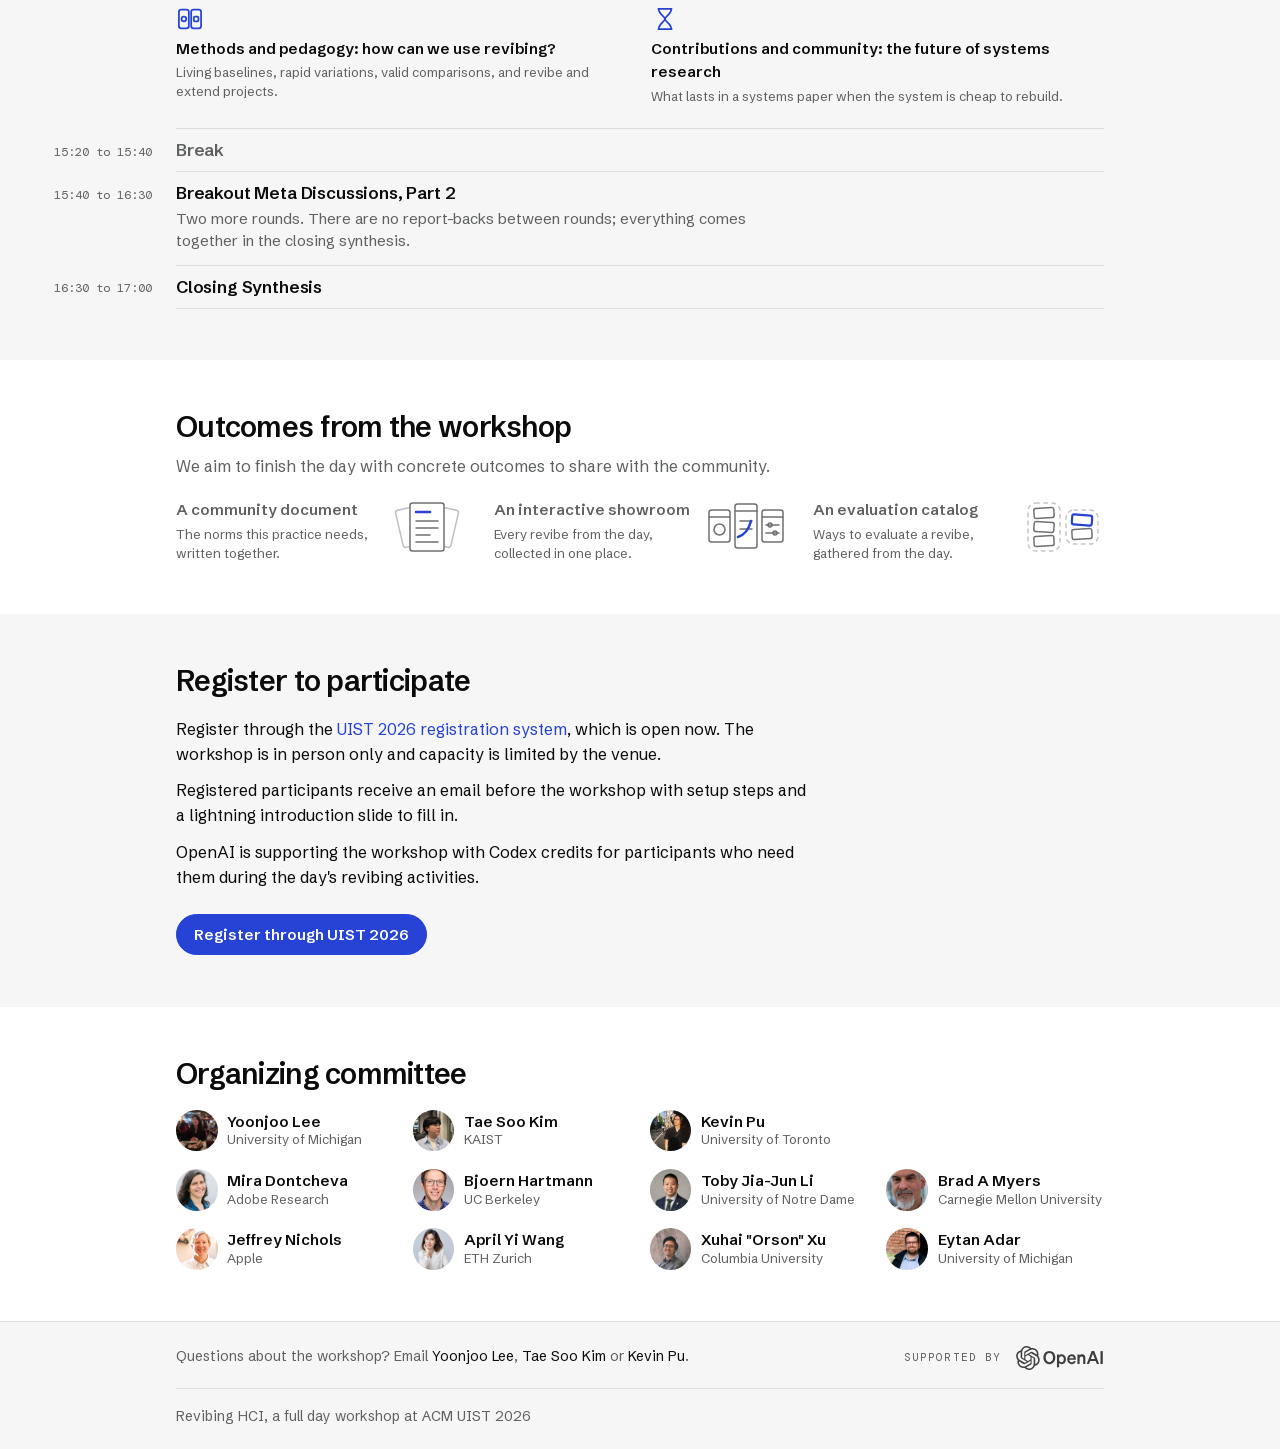
==== commit 429b367f: "Add the hackathon page with the shared rubric The page walks groups through the revibe, personalizes" ====
--- a/index.html
+++ b/index.html
@@ -26,6 +26,7 @@
         <li><a href="#registration">Register</a></li>
         <li><a href="#organizers">Organizers</a></li>
       </ul>
+      <a class="btn line" href="hackathon/" data-same-tab>Hackathon</a>
       <a class="btn" href="#registration">Register</a>
     </div>
   </header>
